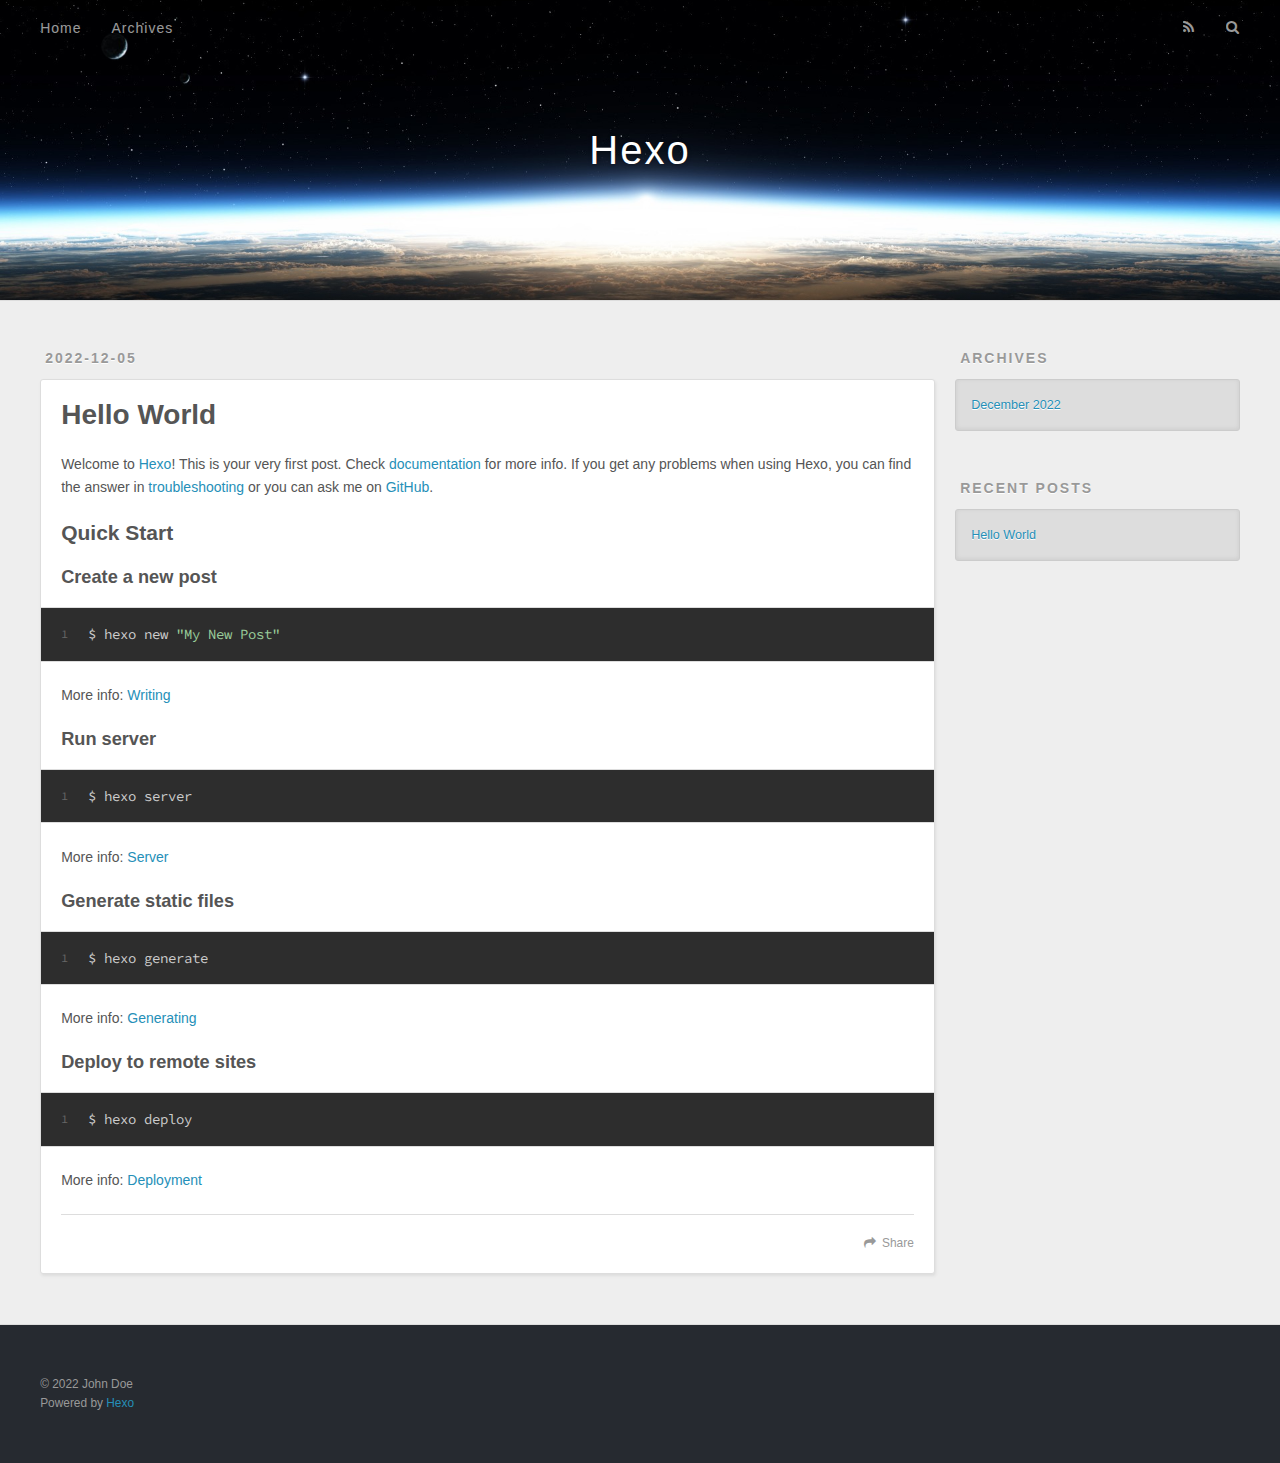
==== index.html @ 02427bb7 "Site updated: 2022-12-06 00:50:08" ====
<!DOCTYPE html>
<html>
<head>
  <meta charset="utf-8">
  

  
  <title>Hexo</title>
  <meta name="viewport" content="width=device-width, initial-scale=1, maximum-scale=1">
  <meta property="og:type" content="website">
<meta property="og:title" content="Hexo">
<meta property="og:url" content="http://example.com/index.html">
<meta property="og:site_name" content="Hexo">
<meta property="og:locale" content="en_US">
<meta property="article:author" content="John Doe">
<meta name="twitter:card" content="summary">
  
    <link rel="alternate" href="/atom.xml" title="Hexo" type="application/atom+xml">
  
  
    <link rel="icon" href="/favicon.png">
  
  
    <link href="//fonts.googleapis.com/css?family=Source+Code+Pro" rel="stylesheet" type="text/css">
  
  
<link rel="stylesheet" href="/css/style.css">

<meta name="generator" content="Hexo 5.4.2"></head>

<body>
  <div id="container">
    <div id="wrap">
      <header id="header">
  <div id="banner"></div>
  <div id="header-outer" class="outer">
    <div id="header-title" class="inner">
      <h1 id="logo-wrap">
        <a href="/" id="logo">Hexo</a>
      </h1>
      
    </div>
    <div id="header-inner" class="inner">
      <nav id="main-nav">
        <a id="main-nav-toggle" class="nav-icon"></a>
        
          <a class="main-nav-link" href="/">Home</a>
        
          <a class="main-nav-link" href="/archives">Archives</a>
        
      </nav>
      <nav id="sub-nav">
        
          <a id="nav-rss-link" class="nav-icon" href="/atom.xml" title="RSS Feed"></a>
        
        <a id="nav-search-btn" class="nav-icon" title="Search"></a>
      </nav>
      <div id="search-form-wrap">
        <form action="//google.com/search" method="get" accept-charset="UTF-8" class="search-form"><input type="search" name="q" class="search-form-input" placeholder="Search"><button type="submit" class="search-form-submit">&#xF002;</button><input type="hidden" name="sitesearch" value="http://example.com"></form>
      </div>
    </div>
  </div>
</header>
      <div class="outer">
        <section id="main">
  
    <article id="post-hello-world" class="article article-type-post" itemscope itemprop="blogPost">
  <div class="article-meta">
    <a href="/2022/12/05/hello-world/" class="article-date">
  <time datetime="2022-12-05T14:22:16.230Z" itemprop="datePublished">2022-12-05</time>
</a>
    
  </div>
  <div class="article-inner">
    
    
      <header class="article-header">
        
  
    <h1 itemprop="name">
      <a class="article-title" href="/2022/12/05/hello-world/">Hello World</a>
    </h1>
  

      </header>
    
    <div class="article-entry" itemprop="articleBody">
      
        <p>Welcome to <a target="_blank" rel="noopener" href="https://hexo.io/">Hexo</a>! This is your very first post. Check <a target="_blank" rel="noopener" href="https://hexo.io/docs/">documentation</a> for more info. If you get any problems when using Hexo, you can find the answer in <a target="_blank" rel="noopener" href="https://hexo.io/docs/troubleshooting.html">troubleshooting</a> or you can ask me on <a target="_blank" rel="noopener" href="https://github.com/hexojs/hexo/issues">GitHub</a>.</p>
<h2 id="Quick-Start"><a href="#Quick-Start" class="headerlink" title="Quick Start"></a>Quick Start</h2><h3 id="Create-a-new-post"><a href="#Create-a-new-post" class="headerlink" title="Create a new post"></a>Create a new post</h3><figure class="highlight bash"><table><tr><td class="gutter"><pre><span class="line">1</span><br></pre></td><td class="code"><pre><span class="line">$ hexo new <span class="string">&quot;My New Post&quot;</span></span><br></pre></td></tr></table></figure>

<p>More info: <a target="_blank" rel="noopener" href="https://hexo.io/docs/writing.html">Writing</a></p>
<h3 id="Run-server"><a href="#Run-server" class="headerlink" title="Run server"></a>Run server</h3><figure class="highlight bash"><table><tr><td class="gutter"><pre><span class="line">1</span><br></pre></td><td class="code"><pre><span class="line">$ hexo server</span><br></pre></td></tr></table></figure>

<p>More info: <a target="_blank" rel="noopener" href="https://hexo.io/docs/server.html">Server</a></p>
<h3 id="Generate-static-files"><a href="#Generate-static-files" class="headerlink" title="Generate static files"></a>Generate static files</h3><figure class="highlight bash"><table><tr><td class="gutter"><pre><span class="line">1</span><br></pre></td><td class="code"><pre><span class="line">$ hexo generate</span><br></pre></td></tr></table></figure>

<p>More info: <a target="_blank" rel="noopener" href="https://hexo.io/docs/generating.html">Generating</a></p>
<h3 id="Deploy-to-remote-sites"><a href="#Deploy-to-remote-sites" class="headerlink" title="Deploy to remote sites"></a>Deploy to remote sites</h3><figure class="highlight bash"><table><tr><td class="gutter"><pre><span class="line">1</span><br></pre></td><td class="code"><pre><span class="line">$ hexo deploy</span><br></pre></td></tr></table></figure>

<p>More info: <a target="_blank" rel="noopener" href="https://hexo.io/docs/one-command-deployment.html">Deployment</a></p>

      
    </div>
    <footer class="article-footer">
      <a data-url="http://example.com/2022/12/05/hello-world/" data-id="clbb134f000002cuzbvgafkpn" class="article-share-link">Share</a>
      
      
    </footer>
  </div>
  
</article>


  


</section>
        
          <aside id="sidebar">
  
    

  
    

  
    
  
    
  <div class="widget-wrap">
    <h3 class="widget-title">Archives</h3>
    <div class="widget">
      <ul class="archive-list"><li class="archive-list-item"><a class="archive-list-link" href="/archives/2022/12/">December 2022</a></li></ul>
    </div>
  </div>


  
    
  <div class="widget-wrap">
    <h3 class="widget-title">Recent Posts</h3>
    <div class="widget">
      <ul>
        
          <li>
            <a href="/2022/12/05/hello-world/">Hello World</a>
          </li>
        
      </ul>
    </div>
  </div>

  
</aside>
        
      </div>
      <footer id="footer">
  
  <div class="outer">
    <div id="footer-info" class="inner">
      &copy; 2022 John Doe<br>
      Powered by <a href="http://hexo.io/" target="_blank">Hexo</a>
    </div>
  </div>
</footer>
    </div>
    <nav id="mobile-nav">
  
    <a href="/" class="mobile-nav-link">Home</a>
  
    <a href="/archives" class="mobile-nav-link">Archives</a>
  
</nav>
    

<script src="//ajax.googleapis.com/ajax/libs/jquery/2.0.3/jquery.min.js"></script>


  
<link rel="stylesheet" href="/fancybox/jquery.fancybox.css">

  
<script src="/fancybox/jquery.fancybox.pack.js"></script>




<script src="/js/script.js"></script>




  </div>
</body>
</html>
---- css/style.css ----
body {
  width: 100%;
}
body:before,
body:after {
  content: "";
  display: table;
}
body:after {
  clear: both;
}
html,
body,
div,
span,
applet,
object,
iframe,
h1,
h2,
h3,
h4,
h5,
h6,
p,
blockquote,
pre,
a,
abbr,
acronym,
address,
big,
cite,
code,
del,
dfn,
em,
img,
ins,
kbd,
q,
s,
samp,
small,
strike,
strong,
sub,
sup,
tt,
var,
dl,
dt,
dd,
ol,
ul,
li,
fieldset,
form,
label,
legend,
table,
caption,
tbody,
tfoot,
thead,
tr,
th,
td {
  margin: 0;
  padding: 0;
  border: 0;
  outline: 0;
  font-weight: inherit;
  font-style: inherit;
  font-family: inherit;
  font-size: 100%;
  vertical-align: baseline;
}
body {
  line-height: 1;
  color: #000;
  background: #fff;
}
ol,
ul {
  list-style: none;
}
table {
  border-collapse: separate;
  border-spacing: 0;
  vertical-align: middle;
}
caption,
th,
td {
  text-align: left;
  font-weight: normal;
  vertical-align: middle;
}
a img {
  border: none;
}
input,
button {
  margin: 0;
  padding: 0;
}
input::-moz-focus-inner,
button::-moz-focus-inner {
  border: 0;
  padding: 0;
}
@font-face {
  font-family: FontAwesome;
  font-style: normal;
  font-weight: normal;
  src: url("fonts/fontawesome-webfont.eot?v=#4.0.3");
  src: url("fonts/fontawesome-webfont.eot?#iefix&v=#4.0.3") format("embedded-opentype"), url("fonts/fontawesome-webfont.woff?v=#4.0.3") format("woff"), url("fonts/fontawesome-webfont.ttf?v=#4.0.3") format("truetype"), url("fonts/fontawesome-webfont.svg#fontawesomeregular?v=#4.0.3") format("svg");
}
html,
body,
#container {
  height: 100%;
}
body {
  background: #eee;
  font: 14px -apple-system, BlinkMacSystemFont, "Segoe UI", "Roboto", "Oxygen", "Ubuntu", "Cantarell", "Fira Sans", "Droid Sans", "Helvetica Neue", sans-serif;
  -webkit-text-size-adjust: 100%;
}
.outer {
  max-width: 1220px;
  margin: 0 auto;
  padding: 0 20px;
}
.outer:before,
.outer:after {
  content: "";
  display: table;
}
.outer:after {
  clear: both;
}
.inner {
  display: inline;
  float: left;
  width: 98.33333333333333%;
  margin: 0 0.833333333333333%;
}
.left,
.alignleft {
  float: left;
}
.right,
.alignright {
  float: right;
}
.clear {
  clear: both;
}
#container {
  position: relative;
}
.mobile-nav-on {
  overflow: hidden;
}
#wrap {
  height: 100%;
  width: 100%;
  position: absolute;
  top: 0;
  left: 0;
  -webkit-transition: 0.2s ease-out;
  -moz-transition: 0.2s ease-out;
  -ms-transition: 0.2s ease-out;
  transition: 0.2s ease-out;
  z-index: 1;
  background: #eee;
}
.mobile-nav-on #wrap {
  left: 280px;
}
@media screen and (min-width: 768px) {
  #main {
    display: inline;
    float: left;
    width: 73.33333333333333%;
    margin: 0 0.833333333333333%;
  }
}
.article-date,
.article-category-link,
.archive-year,
.widget-title {
  text-decoration: none;
  text-transform: uppercase;
  letter-spacing: 2px;
  color: #999;
  margin-bottom: 1em;
  margin-left: 5px;
  line-height: 1em;
  text-shadow: 0 1px #fff;
  font-weight: bold;
}
.article-inner,
.archive-article-inner {
  background: #fff;
  -webkit-box-shadow: 1px 2px 3px #ddd;
  box-shadow: 1px 2px 3px #ddd;
  border: 1px solid #ddd;
  border-radius: 3px;
}
.article-entry h1,
.widget h1 {
  font-size: 2em;
}
.article-entry h2,
.widget h2 {
  font-size: 1.5em;
}
.article-entry h3,
.widget h3 {
  font-size: 1.3em;
}
.article-entry h4,
.widget h4 {
  font-size: 1.2em;
}
.article-entry h5,
.widget h5 {
  font-size: 1em;
}
.article-entry h6,
.widget h6 {
  font-size: 1em;
  color: #999;
}
.article-entry hr,
.widget hr {
  border: 1px dashed #ddd;
}
.article-entry strong,
.widget strong {
  font-weight: bold;
}
.article-entry em,
.widget em,
.article-entry cite,
.widget cite {
  font-style: italic;
}
.article-entry sup,
.widget sup,
.article-entry sub,
.widget sub {
  font-size: 0.75em;
  line-height: 0;
  position: relative;
  vertical-align: baseline;
}
.article-entry sup,
.widget sup {
  top: -0.5em;
}
.article-entry sub,
.widget sub {
  bottom: -0.2em;
}
.article-entry small,
.widget small {
  font-size: 0.85em;
}
.article-entry acronym,
.widget acronym,
.article-entry abbr,
.widget abbr {
  border-bottom: 1px dotted;
}
.article-entry ul,
.widget ul,
.article-entry ol,
.widget ol,
.article-entry dl,
.widget dl {
  margin: 0 20px;
  line-height: 1.6em;
}
.article-entry ul ul,
.widget ul ul,
.article-entry ol ul,
.widget ol ul,
.article-entry ul ol,
.widget ul ol,
.article-entry ol ol,
.widget ol ol {
  margin-top: 0;
  margin-bottom: 0;
}
.article-entry ul,
.widget ul {
  list-style: disc;
}
.article-entry ol,
.widget ol {
  list-style: decimal;
}
.article-entry dt,
.widget dt {
  font-weight: bold;
}
#header {
  height: 300px;
  position: relative;
  border-bottom: 1px solid #ddd;
}
#header:before,
#header:after {
  content: "";
  position: absolute;
  left: 0;
  right: 0;
  height: 40px;
}
#header:before {
  top: 0;
  background: -webkit-linear-gradient(rgba(0,0,0,0.2), transparent);
  background: -moz-linear-gradient(rgba(0,0,0,0.2), transparent);
  background: -ms-linear-gradient(rgba(0,0,0,0.2), transparent);
  background: linear-gradient(rgba(0,0,0,0.2), transparent);
}
#header:after {
  bottom: 0;
  background: -webkit-linear-gradient(transparent, rgba(0,0,0,0.2));
  background: -moz-linear-gradient(transparent, rgba(0,0,0,0.2));
  background: -ms-linear-gradient(transparent, rgba(0,0,0,0.2));
  background: linear-gradient(transparent, rgba(0,0,0,0.2));
}
#header-outer {
  height: 100%;
  position: relative;
}
#header-inner {
  position: relative;
  overflow: hidden;
}
#banner {
  position: absolute;
  top: 0;
  left: 0;
  width: 100%;
  height: 100%;
  background: url("images/banner.jpg") center #000;
  background-size: cover;
  z-index: -1;
}
#header-title {
  text-align: center;
  height: 40px;
  position: absolute;
  top: 50%;
  left: 0;
  margin-top: -20px;
}
#logo,
#subtitle {
  text-decoration: none;
  color: #fff;
  font-weight: 300;
  text-shadow: 0 1px 4px rgba(0,0,0,0.3);
}
#logo {
  font-size: 40px;
  line-height: 40px;
  letter-spacing: 2px;
}
#subtitle {
  font-size: 16px;
  line-height: 16px;
  letter-spacing: 1px;
}
#subtitle-wrap {
  margin-top: 16px;
}
#main-nav {
  float: left;
  margin-left: -15px;
}
.nav-icon,
.main-nav-link {
  float: left;
  color: #fff;
  opacity: 0.6;
  text-decoration: none;
  text-shadow: 0 1px rgba(0,0,0,0.2);
  -webkit-transition: opacity 0.2s;
  -moz-transition: opacity 0.2s;
  -ms-transition: opacity 0.2s;
  transition: opacity 0.2s;
  display: block;
  padding: 20px 15px;
}
.nav-icon:hover,
.main-nav-link:hover {
  opacity: 1;
}
.nav-icon {
  font-family: FontAwesome;
  text-align: center;
  font-size: 14px;
  width: 14px;
  height: 14px;
  padding: 20px 15px;
  position: relative;
  cursor: pointer;
}
.main-nav-link {
  font-weight: 300;
  letter-spacing: 1px;
}
@media screen and (max-width: 479px) {
  .main-nav-link {
    display: none;
  }
}
#main-nav-toggle {
  display: none;
}
#main-nav-toggle:before {
  content: "\f0c9";
}
@media screen and (max-width: 479px) {
  #main-nav-toggle {
    display: block;
  }
}
#sub-nav {
  float: right;
  margin-right: -15px;
}
#nav-rss-link:before {
  content: "\f09e";
}
#nav-search-btn:before {
  content: "\f002";
}
#search-form-wrap {
  position: absolute;
  top: 15px;
  width: 150px;
  height: 30px;
  right: -150px;
  opacity: 0;
  -webkit-transition: 0.2s ease-out;
  -moz-transition: 0.2s ease-out;
  -ms-transition: 0.2s ease-out;
  transition: 0.2s ease-out;
}
#search-form-wrap.on {
  opacity: 1;
  right: 0;
}
@media screen and (max-width: 479px) {
  #search-form-wrap {
    width: 100%;
    right: -100%;
  }
}
.search-form {
  position: absolute;
  top: 0;
  left: 0;
  right: 0;
  background: #fff;
  padding: 5px 15px;
  border-radius: 15px;
  -webkit-box-shadow: 0 0 10px rgba(0,0,0,0.3);
  box-shadow: 0 0 10px rgba(0,0,0,0.3);
}
.search-form-input {
  border: none;
  background: none;
  color: #555;
  width: 100%;
  font: 13px -apple-system, BlinkMacSystemFont, "Segoe UI", "Roboto", "Oxygen", "Ubuntu", "Cantarell", "Fira Sans", "Droid Sans", "Helvetica Neue", sans-serif;
  outline: none;
}
.search-form-input::-webkit-search-results-decoration,
.search-form-input::-webkit-search-cancel-button {
  -webkit-appearance: none;
}
.search-form-submit {
  position: absolute;
  top: 50%;
  right: 10px;
  margin-top: -7px;
  font: 13px FontAwesome;
  border: none;
  background: none;
  color: #bbb;
  cursor: pointer;
}
.search-form-submit:hover,
.search-form-submit:focus {
  color: #777;
}
.article {
  margin: 50px 0;
}
.article-inner {
  overflow: hidden;
}
.article-meta:before,
.article-meta:after {
  content: "";
  display: table;
}
.article-meta:after {
  clear: both;
}
.article-date {
  float: left;
}
.article-category {
  float: left;
  line-height: 1em;
  color: #ccc;
  text-shadow: 0 1px #fff;
  margin-left: 8px;
}
.article-category:before {
  content: "\2022";
}
.article-category-link {
  margin: 0 12px 1em;
}
.article-header {
  padding: 20px 20px 0;
}
.article-title {
  text-decoration: none;
  font-size: 2em;
  font-weight: bold;
  color: #555;
  line-height: 1.1em;
  -webkit-transition: color 0.2s;
  -moz-transition: color 0.2s;
  -ms-transition: color 0.2s;
  transition: color 0.2s;
}
a.article-title:hover {
  color: #258fb8;
}
.article-entry {
  color: #555;
  padding: 0 20px;
}
.article-entry:before,
.article-entry:after {
  content: "";
  display: table;
}
.article-entry:after {
  clear: both;
}
.article-entry p,
.article-entry table {
  line-height: 1.6em;
  margin: 1.6em 0;
}
.article-entry h1,
.article-entry h2,
.article-entry h3,
.article-entry h4,
.article-entry h5,
.article-entry h6 {
  font-weight: bold;
}
.article-entry h1,
.article-entry h2,
.article-entry h3,
.article-entry h4,
.article-entry h5,
.article-entry h6 {
  line-height: 1.1em;
  margin: 1.1em 0;
}
.article-entry a {
  color: #258fb8;
  text-decoration: none;
}
.article-entry a:hover {
  text-decoration: underline;
}
.article-entry ul,
.article-entry ol,
.article-entry dl {
  margin-top: 1.6em;
  margin-bottom: 1.6em;
}
.article-entry img,
.article-entry video {
  max-width: 100%;
  height: auto;
  display: block;
  margin: auto;
}
.article-entry iframe {
  border: none;
}
.article-entry table {
  width: 100%;
  border-collapse: collapse;
  border-spacing: 0;
}
.article-entry th {
  font-weight: bold;
  border-bottom: 3px solid #ddd;
  padding-bottom: 0.5em;
}
.article-entry td {
  border-bottom: 1px solid #ddd;
  padding: 10px 0;
}
.article-entry blockquote {
  font-family: Georgia, "Times New Roman", serif;
  font-size: 1.4em;
  margin: 1.6em 20px;
  text-align: center;
}
.article-entry blockquote footer {
  font-size: 14px;
  margin: 1.6em 0;
  font-family: -apple-system, BlinkMacSystemFont, "Segoe UI", "Roboto", "Oxygen", "Ubuntu", "Cantarell", "Fira Sans", "Droid Sans", "Helvetica Neue", sans-serif;
}
.article-entry blockquote footer cite:before {
  content: "—";
  padding: 0 0.5em;
}
.article-entry .pullquote {
  text-align: left;
  width: 45%;
  margin: 0;
}
.article-entry .pullquote.left {
  margin-left: 0.5em;
  margin-right: 1em;
}
.article-entry .pullquote.right {
  margin-right: 0.5em;
  margin-left: 1em;
}
.article-entry .caption {
  color: #999;
  display: block;
  font-size: 0.9em;
  margin-top: 0.5em;
  position: relative;
  text-align: center;
}
.article-entry .video-container {
  position: relative;
  padding-top: 56.25%;
  height: 0;
  overflow: hidden;
}
.article-entry .video-container iframe,
.article-entry .video-container object,
.article-entry .video-container embed {
  position: absolute;
  top: 0;
  left: 0;
  width: 100%;
  height: 100%;
  margin-top: 0;
}
.article-more-link a {
  display: inline-block;
  line-height: 1em;
  padding: 6px 15px;
  border-radius: 15px;
  background: #eee;
  color: #999;
  text-shadow: 0 1px #fff;
  text-decoration: none;
}
.article-more-link a:hover {
  background: #258fb8;
  color: #fff;
  text-decoration: none;
  text-shadow: 0 1px #1e7293;
}
.article-footer {
  font-size: 0.85em;
  line-height: 1.6em;
  border-top: 1px solid #ddd;
  padding-top: 1.6em;
  margin: 0 20px 20px;
}
.article-footer:before,
.article-footer:after {
  content: "";
  display: table;
}
.article-footer:after {
  clear: both;
}
.article-footer a {
  color: #999;
  text-decoration: none;
}
.article-footer a:hover {
  color: #555;
}
.article-tag-list-item {
  float: left;
  margin-right: 10px;
}
.article-tag-list-link:before {
  content: "#";
}
.article-comment-link {
  float: right;
}
.article-comment-link:before {
  content: "\f075";
  font-family: FontAwesome;
  padding-right: 8px;
}
.article-share-link {
  cursor: pointer;
  float: right;
  margin-left: 20px;
}
.article-share-link:before {
  content: "\f064";
  font-family: FontAwesome;
  padding-right: 6px;
}
#article-nav {
  position: relative;
}
#article-nav:before,
#article-nav:after {
  content: "";
  display: table;
}
#article-nav:after {
  clear: both;
}
@media screen and (min-width: 768px) {
  #article-nav {
    margin: 50px 0;
  }
  #article-nav:before {
    width: 8px;
    height: 8px;
    position: absolute;
    top: 50%;
    left: 50%;
    margin-top: -4px;
    margin-left: -4px;
    content: "";
    border-radius: 50%;
    background: #ddd;
    -webkit-box-shadow: 0 1px 2px #fff;
    box-shadow: 0 1px 2px #fff;
  }
}
.article-nav-link-wrap {
  text-decoration: none;
  text-shadow: 0 1px #fff;
  color: #999;
  -webkit-box-sizing: border-box;
  -moz-box-sizing: border-box;
  box-sizing: border-box;
  margin-top: 50px;
  text-align: center;
  display: block;
}
.article-nav-link-wrap:hover {
  color: #555;
}
@media screen and (min-width: 768px) {
  .article-nav-link-wrap {
    width: 50%;
    margin-top: 0;
  }
}
@media screen and (min-width: 768px) {
  #article-nav-newer {
    float: left;
    text-align: right;
    padding-right: 20px;
  }
}
@media screen and (min-width: 768px) {
  #article-nav-older {
    float: right;
    text-align: left;
    padding-left: 20px;
  }
}
.article-nav-caption {
  text-transform: uppercase;
  letter-spacing: 2px;
  color: #ddd;
  line-height: 1em;
  font-weight: bold;
}
#article-nav-newer .article-nav-caption {
  margin-right: -2px;
}
.article-nav-title {
  font-size: 0.85em;
  line-height: 1.6em;
  margin-top: 0.5em;
}
.article-share-box {
  position: absolute;
  display: none;
  background: #fff;
  -webkit-box-shadow: 1px 2px 10px rgba(0,0,0,0.2);
  box-shadow: 1px 2px 10px rgba(0,0,0,0.2);
  border-radius: 3px;
  margin-left: -145px;
  overflow: hidden;
  z-index: 1;
}
.article-share-box.on {
  display: block;
}
.article-share-input {
  width: 100%;
  background: none;
  -webkit-box-sizing: border-box;
  -moz-box-sizing: border-box;
  box-sizing: border-box;
  font: 14px -apple-system, BlinkMacSystemFont, "Segoe UI", "Roboto", "Oxygen", "Ubuntu", "Cantarell", "Fira Sans", "Droid Sans", "Helvetica Neue", sans-serif;
  padding: 0 15px;
  color: #555;
  outline: none;
  border: 1px solid #ddd;
  border-radius: 3px 3px 0 0;
  height: 36px;
  line-height: 36px;
}
.article-share-links {
  background: #eee;
}
.article-share-links:before,
.article-share-links:after {
  content: "";
  display: table;
}
.article-share-links:after {
  clear: both;
}
.article-share-twitter,
.article-share-facebook,
.article-share-pinterest,
.article-share-google {
  width: 50px;
  height: 36px;
  display: block;
  float: left;
  position: relative;
  color: #999;
  text-shadow: 0 1px #fff;
}
.article-share-twitter:before,
.article-share-facebook:before,
.article-share-pinterest:before,
.article-share-google:before {
  font-size: 20px;
  font-family: FontAwesome;
  width: 20px;
  height: 20px;
  position: absolute;
  top: 50%;
  left: 50%;
  margin-top: -10px;
  margin-left: -10px;
  text-align: center;
}
.article-share-twitter:hover,
.article-share-facebook:hover,
.article-share-pinterest:hover,
.article-share-google:hover {
  color: #fff;
}
.article-share-twitter:before {
  content: "\f099";
}
.article-share-twitter:hover {
  background: #00aced;
  text-shadow: 0 1px #008abe;
}
.article-share-facebook:before {
  content: "\f09a";
}
.article-share-facebook:hover {
  background: #3b5998;
  text-shadow: 0 1px #2f477a;
}
.article-share-pinterest:before {
  content: "\f0d2";
}
.article-share-pinterest:hover {
  background: #cb2027;
  text-shadow: 0 1px #a21a1f;
}
.article-share-google:before {
  content: "\f0d5";
}
.article-share-google:hover {
  background: #dd4b39;
  text-shadow: 0 1px #be3221;
}
.article-gallery {
  background: #000;
  position: relative;
}
.article-gallery-photos {
  position: relative;
  overflow: hidden;
}
.article-gallery-img {
  display: none;
  max-width: 100%;
}
.article-gallery-img:first-child {
  display: block;
}
.article-gallery-img.loaded {
  position: absolute;
  display: block;
}
.article-gallery-img img {
  display: block;
  max-width: 100%;
  margin: 0 auto;
}
#comments {
  background: #fff;
  -webkit-box-shadow: 1px 2px 3px #ddd;
  box-shadow: 1px 2px 3px #ddd;
  padding: 20px;
  border: 1px solid #ddd;
  border-radius: 3px;
  margin: 50px 0;
}
#comments a {
  color: #258fb8;
}
.archives-wrap {
  margin: 50px 0;
}
.archives:before,
.archives:after {
  content: "";
  display: table;
}
.archives:after {
  clear: both;
}
.archive-year-wrap {
  margin-bottom: 1em;
}
.archives {
  -webkit-column-gap: 10px;
  -moz-column-gap: 10px;
  column-gap: 10px;
}
@media screen and (min-width: 480px) and (max-width: 767px) {
  .archives {
    -webkit-column-count: 2;
    -moz-column-count: 2;
    column-count: 2;
  }
}
@media screen and (min-width: 768px) {
  .archives {
    -webkit-column-count: 3;
    -moz-column-count: 3;
    column-count: 3;
  }
}
.archive-article {
  -webkit-column-break-inside: avoid;
  page-break-inside: avoid;
  overflow: hidden;
  break-inside: avoid-column;
}
.archive-article-inner {
  padding: 10px;
  margin-bottom: 15px;
}
.archive-article-title {
  text-decoration: none;
  font-weight: bold;
  color: #555;
  -webkit-transition: color 0.2s;
  -moz-transition: color 0.2s;
  -ms-transition: color 0.2s;
  transition: color 0.2s;
  line-height: 1.6em;
}
.archive-article-title:hover {
  color: #258fb8;
}
.archive-article-footer {
  margin-top: 1em;
}
.archive-article-date {
  color: #999;
  text-decoration: none;
  font-size: 0.85em;
  line-height: 1em;
  margin-bottom: 0.5em;
  display: block;
}
#page-nav {
  margin: 50px auto;
  background: #fff;
  -webkit-box-shadow: 1px 2px 3px #ddd;
  box-shadow: 1px 2px 3px #ddd;
  border: 1px solid #ddd;
  border-radius: 3px;
  text-align: center;
  color: #999;
  overflow: hidden;
}
#page-nav:before,
#page-nav:after {
  content: "";
  display: table;
}
#page-nav:after {
  clear: both;
}
#page-nav a,
#page-nav span {
  padding: 10px 20px;
  line-height: 1;
  height: 2ex;
}
#page-nav a {
  color: #999;
  text-decoration: none;
}
#page-nav a:hover {
  background: #999;
  color: #fff;
}
#page-nav .prev {
  float: left;
}
#page-nav .next {
  float: right;
}
#page-nav .page-number {
  display: inline-block;
}
@media screen and (max-width: 479px) {
  #page-nav .page-number {
    display: none;
  }
}
#page-nav .current {
  color: #555;
  font-weight: bold;
}
#page-nav .space {
  color: #ddd;
}
#footer {
  background: #262a30;
  padding: 50px 0;
  border-top: 1px solid #ddd;
  color: #999;
}
#footer a {
  color: #258fb8;
  text-decoration: none;
}
#footer a:hover {
  text-decoration: underline;
}
#footer-info {
  line-height: 1.6em;
  font-size: 0.85em;
}
.article-entry pre,
.article-entry .highlight {
  background: #2d2d2d;
  margin: 0 -20px;
  padding: 15px 20px;
  border-style: solid;
  border-color: #ddd;
  border-width: 1px 0;
  overflow: auto;
  color: #ccc;
  line-height: 22.400000000000002px;
}
.article-entry .highlight .gutter pre,
.article-entry .gist .gist-file .gist-data .line-numbers {
  color: #666;
  font-size: 0.85em;
}
.article-entry pre,
.article-entry code {
  font-family: "Source Code Pro", Consolas, Monaco, Menlo, Consolas, monospace;
}
.article-entry code {
  background: #eee;
  text-shadow: 0 1px #fff;
  padding: 0 0.3em;
}
.article-entry pre code {
  background: none;
  text-shadow: none;
  padding: 0;
}
.article-entry .highlight pre {
  border: none;
  margin: 0;
  padding: 0;
}
.article-entry .highlight table {
  margin: 0;
  width: auto;
}
.article-entry .highlight td {
  border: none;
  padding: 0;
}
.article-entry .highlight figcaption {
  font-size: 0.85em;
  color: #999;
  line-height: 1em;
  margin-bottom: 1em;
}
.article-entry .highlight figcaption:before,
.article-entry .highlight figcaption:after {
  content: "";
  display: table;
}
.article-entry .highlight figcaption:after {
  clear: both;
}
.article-entry .highlight figcaption a {
  float: right;
}
.article-entry .highlight .gutter pre {
  text-align: right;
  padding-right: 20px;
}
.article-entry .highlight .line {
  height: 22.400000000000002px;
}
.article-entry .highlight .line.marked {
  background: #515151;
}
.article-entry .gist {
  margin: 0 -20px;
  border-style: solid;
  border-color: #ddd;
  border-width: 1px 0;
  background: #2d2d2d;
  padding: 15px 20px 15px 0;
}
.article-entry .gist .gist-file {
  border: none;
  font-family: "Source Code Pro", Consolas, Monaco, Menlo, Consolas, monospace;
  margin: 0;
}
.article-entry .gist .gist-file .gist-data {
  background: none;
  border: none;
}
.article-entry .gist .gist-file .gist-data .line-numbers {
  background: none;
  border: none;
  padding: 0 20px 0 0;
}
.article-entry .gist .gist-file .gist-data .line-data {
  padding: 0 !important;
}
.article-entry .gist .gist-file .highlight {
  margin: 0;
  padding: 0;
  border: none;
}
.article-entry .gist .gist-file .gist-meta {
  background: #2d2d2d;
  color: #999;
  font: 0.85em -apple-system, BlinkMacSystemFont, "Segoe UI", "Roboto", "Oxygen", "Ubuntu", "Cantarell", "Fira Sans", "Droid Sans", "Helvetica Neue", sans-serif;
  text-shadow: 0 0;
  padding: 0;
  margin-top: 1em;
  margin-left: 20px;
}
.article-entry .gist .gist-file .gist-meta a {
  color: #258fb8;
  font-weight: normal;
}
.article-entry .gist .gist-file .gist-meta a:hover {
  text-decoration: underline;
}
pre .comment,
pre .title {
  color: #999;
}
pre .variable,
pre .attribute,
pre .tag,
pre .regexp,
pre .ruby .constant,
pre .xml .tag .title,
pre .xml .pi,
pre .xml .doctype,
pre .html .doctype,
pre .css .id,
pre .css .class,
pre .css .pseudo {
  color: #f2777a;
}
pre .number,
pre .preprocessor,
pre .built_in,
pre .literal,
pre .params,
pre .constant {
  color: #f99157;
}
pre .class,
pre .ruby .class .title,
pre .css .rules .attribute {
  color: #9c9;
}
pre .string,
pre .value,
pre .inheritance,
pre .header,
pre .ruby .symbol,
pre .xml .cdata {
  color: #9c9;
}
pre .css .hexcolor {
  color: #6cc;
}
pre .function,
pre .python .decorator,
pre .python .title,
pre .ruby .function .title,
pre .ruby .title .keyword,
pre .perl .sub,
pre .javascript .title,
pre .coffeescript .title {
  color: #69c;
}
pre .keyword,
pre .javascript .function {
  color: #c9c;
}
@media screen and (max-width: 479px) {
  #mobile-nav {
    position: absolute;
    top: 0;
    left: 0;
    width: 280px;
    height: 100%;
    background: #191919;
    border-right: 1px solid #fff;
  }
}
@media screen and (max-width: 479px) {
  .mobile-nav-link {
    display: block;
    color: #999;
    text-decoration: none;
    padding: 15px 20px;
    font-weight: bold;
  }
  .mobile-nav-link:hover {
    color: #fff;
  }
}
@media screen and (min-width: 768px) {
  #sidebar {
    display: inline;
    float: left;
    width: 23.333333333333332%;
    margin: 0 0.833333333333333%;
  }
}
.widget-wrap {
  margin: 50px 0;
}
.widget {
  color: #777;
  text-shadow: 0 1px #fff;
  background: #ddd;
  -webkit-box-shadow: 0 -1px 4px #ccc inset;
  box-shadow: 0 -1px 4px #ccc inset;
  border: 1px solid #ccc;
  padding: 15px;
  border-radius: 3px;
}
.widget a {
  color: #258fb8;
  text-decoration: none;
}
.widget a:hover {
  text-decoration: underline;
}
.widget ul ul,
.widget ol ul,
.widget dl ul,
.widget ul ol,
.widget ol ol,
.widget dl ol,
.widget ul dl,
.widget ol dl,
.widget dl dl {
  margin-left: 15px;
  list-style: disc;
}
.widget {
  line-height: 1.6em;
  word-wrap: break-word;
  font-size: 0.9em;
}
.widget ul,
.widget ol {
  list-style: none;
  margin: 0;
}
.widget ul ul,
.widget ol ul,
.widget ul ol,
.widget ol ol {
  margin: 0 20px;
}
.widget ul ul,
.widget ol ul {
  list-style: disc;
}
.widget ul ol,
.widget ol ol {
  list-style: decimal;
}
.category-list-count,
.tag-list-count,
.archive-list-count {
  padding-left: 5px;
  color: #999;
  font-size: 0.85em;
}
.category-list-count:before,
.tag-list-count:before,
.archive-list-count:before {
  content: "(";
}
.category-list-count:after,
.tag-list-count:after,
.archive-list-count:after {
  content: ")";
}
.tagcloud a {
  margin-right: 5px;
  display: inline-block;
}
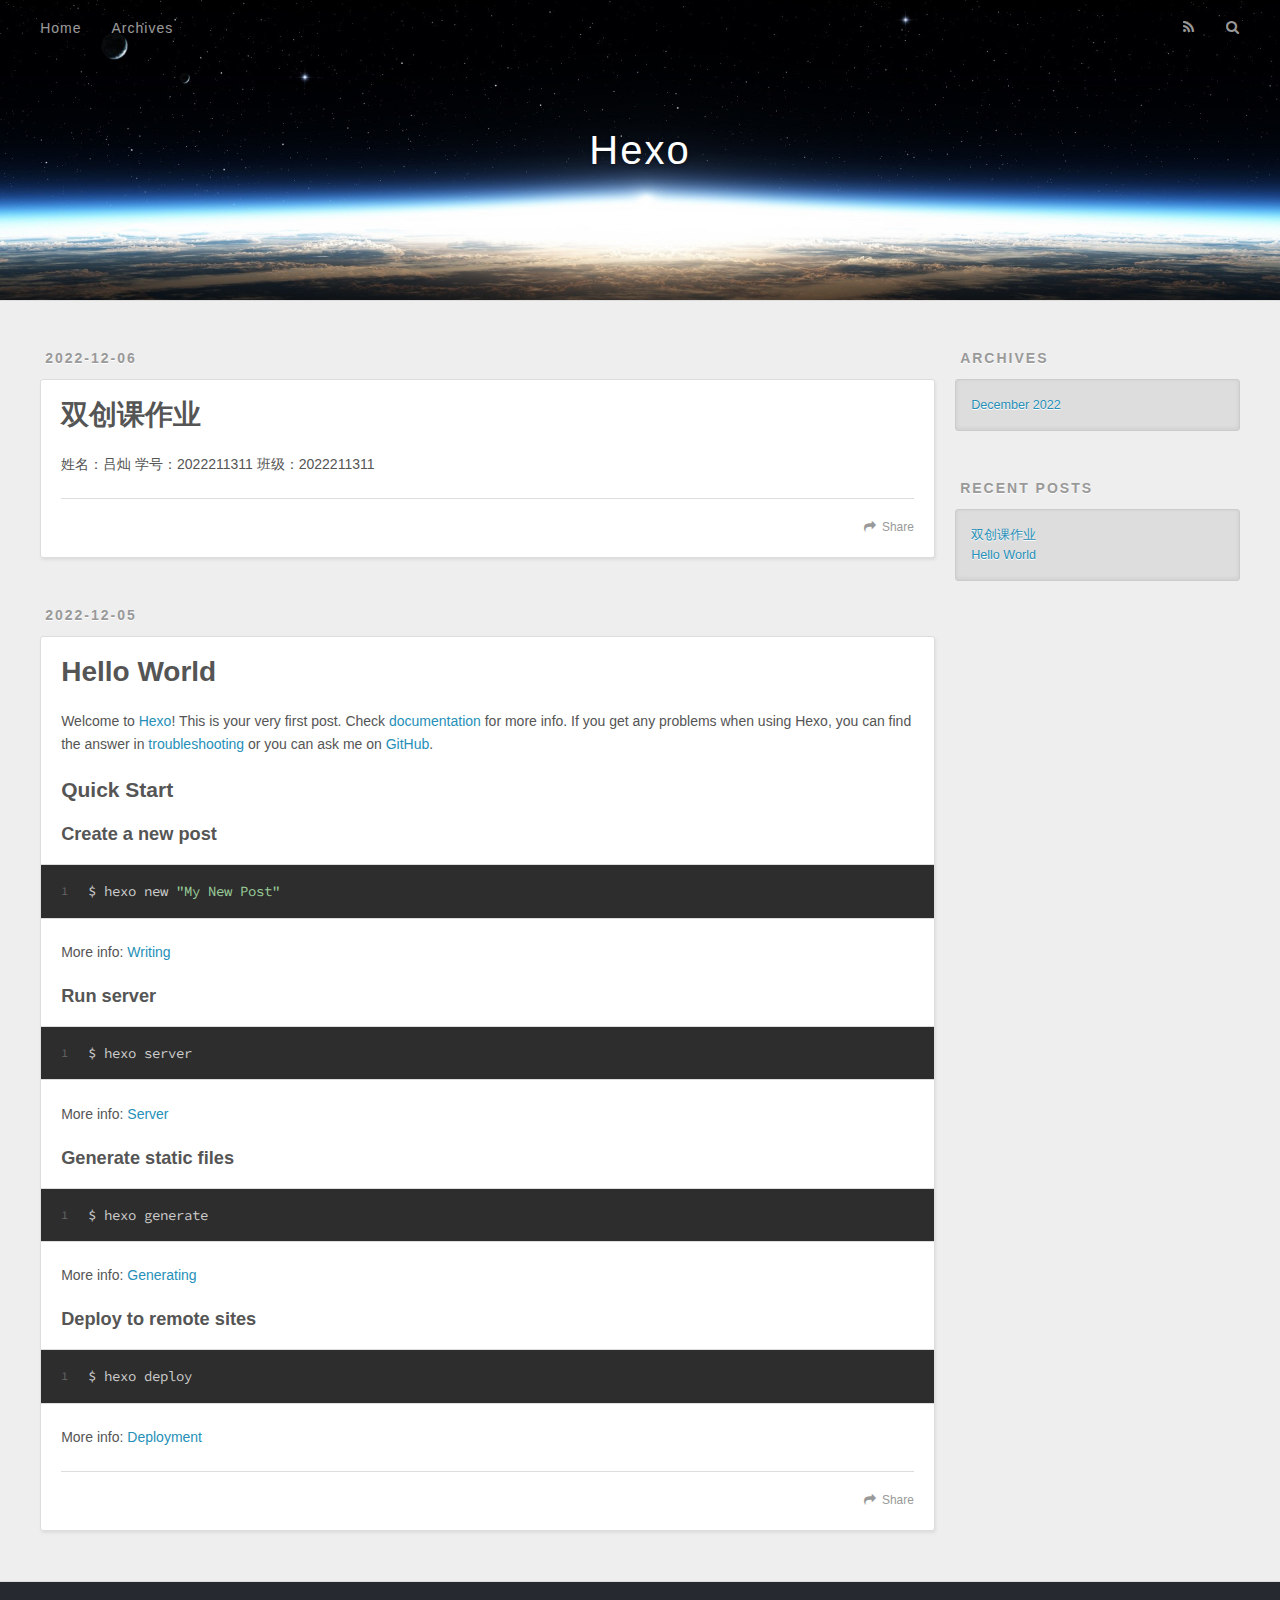
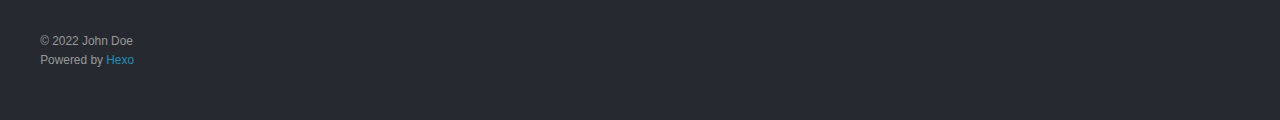
==== commit cb6faddb: "Site updated: 2022-12-06 01:18:28" ====
--- a/index.html
+++ b/index.html
@@ -64,6 +64,43 @@
       <div class="outer">
         <section id="main">
   
+    <article id="post-双创课作业" class="article article-type-post" itemscope itemprop="blogPost">
+  <div class="article-meta">
+    <a href="/2022/12/06/%E5%8F%8C%E5%88%9B%E8%AF%BE%E4%BD%9C%E4%B8%9A/" class="article-date">
+  <time datetime="2022-12-05T17:16:07.665Z" itemprop="datePublished">2022-12-06</time>
+</a>
+    
+  </div>
+  <div class="article-inner">
+    
+    
+      <header class="article-header">
+        
+  
+    <h1 itemprop="name">
+      <a class="article-title" href="/2022/12/06/%E5%8F%8C%E5%88%9B%E8%AF%BE%E4%BD%9C%E4%B8%9A/">双创课作业</a>
+    </h1>
+  
+
+      </header>
+    
+    <div class="article-entry" itemprop="articleBody">
+      
+        <p>姓名：吕灿  学号：2022211311  班级：2022211311</p>
+
+      
+    </div>
+    <footer class="article-footer">
+      <a data-url="http://example.com/2022/12/06/%E5%8F%8C%E5%88%9B%E8%AF%BE%E4%BD%9C%E4%B8%9A/" data-id="clbb22qyx0000rkuzhyjd06td" class="article-share-link">Share</a>
+      
+      
+    </footer>
+  </div>
+  
+</article>
+
+
+  
     <article id="post-hello-world" class="article article-type-post" itemscope itemprop="blogPost">
   <div class="article-meta">
     <a href="/2022/12/05/hello-world/" class="article-date">
@@ -103,7 +140,7 @@
       
     </div>
     <footer class="article-footer">
-      <a data-url="http://example.com/2022/12/05/hello-world/" data-id="clbb134f000002cuzbvgafkpn" class="article-share-link">Share</a>
+      <a data-url="http://example.com/2022/12/05/hello-world/" data-id="clbb1w45f0000ksuz9zp122tx" class="article-share-link">Share</a>
       
       
     </footer>
@@ -144,6 +181,10 @@
       <ul>
         
           <li>
+            <a href="/2022/12/06/%E5%8F%8C%E5%88%9B%E8%AF%BE%E4%BD%9C%E4%B8%9A/">双创课作业</a>
+          </li>
+        
+          <li>
             <a href="/2022/12/05/hello-world/">Hello World</a>
           </li>
         
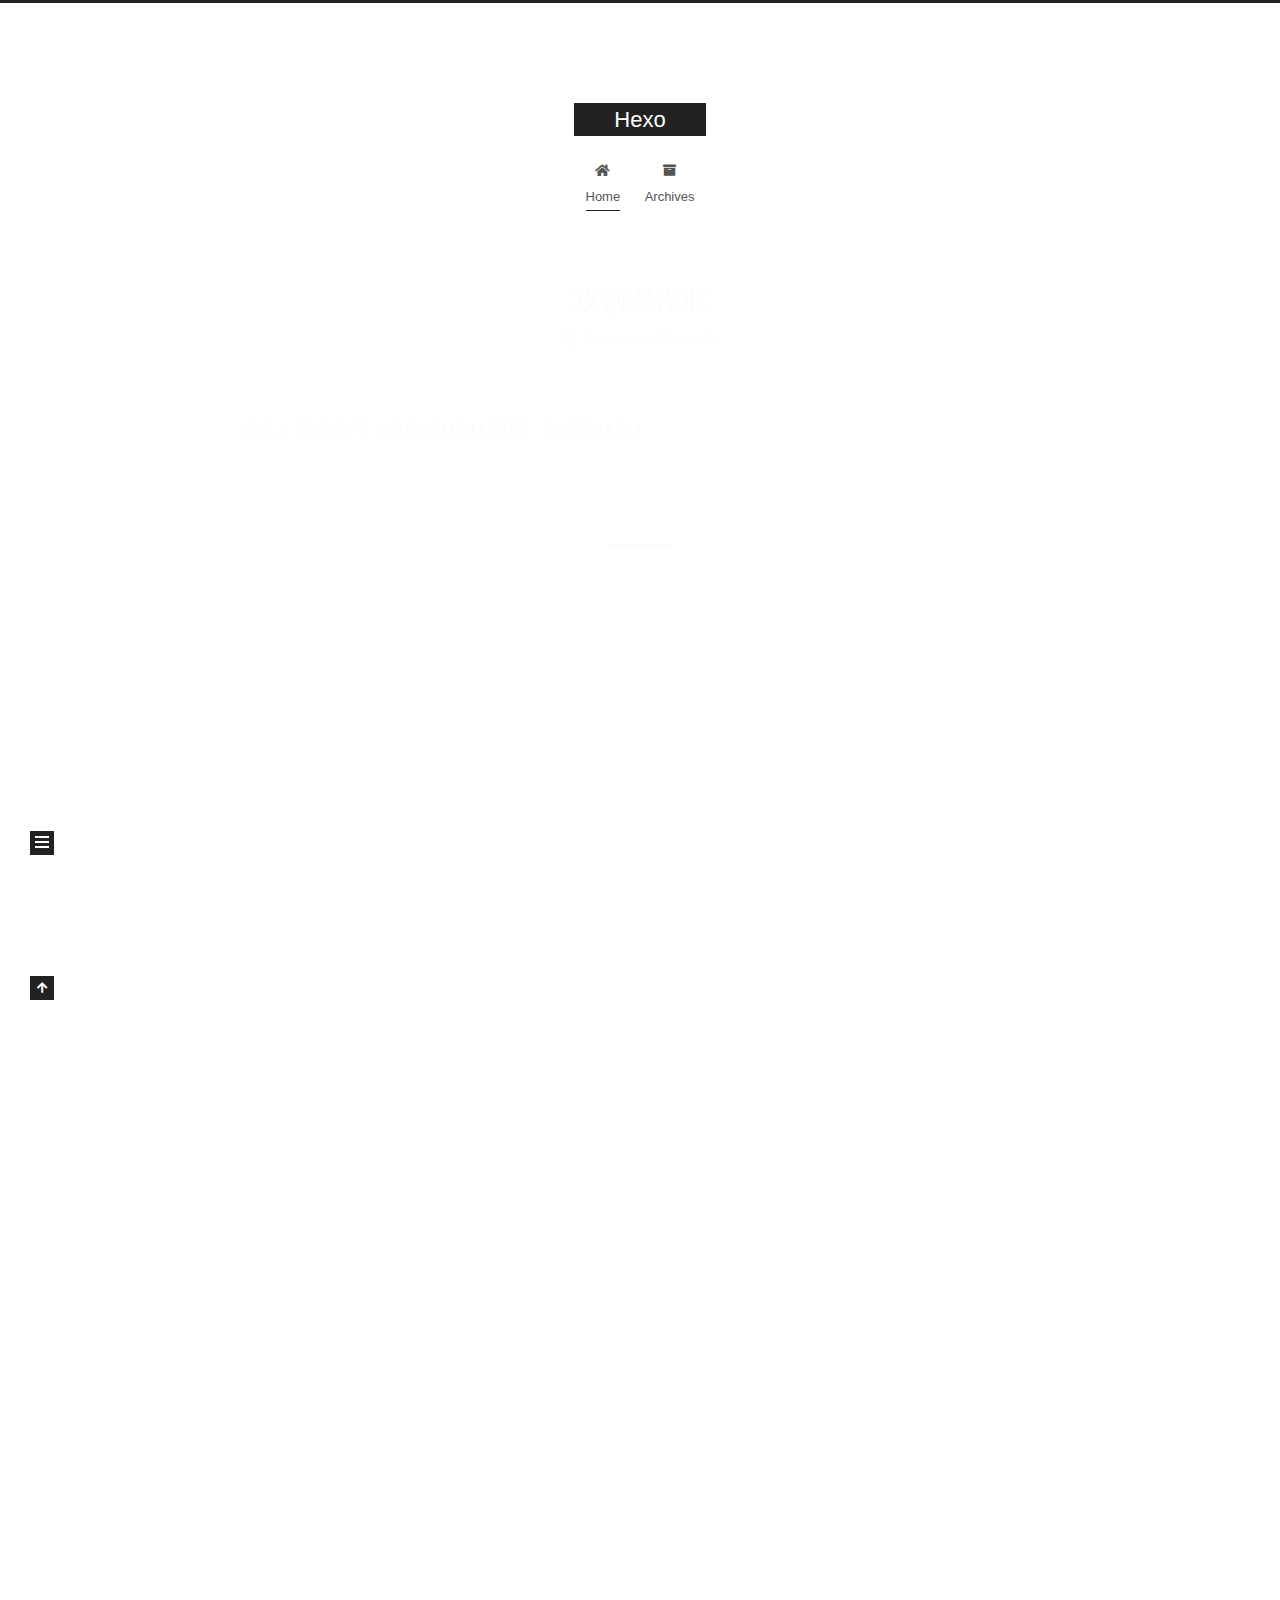
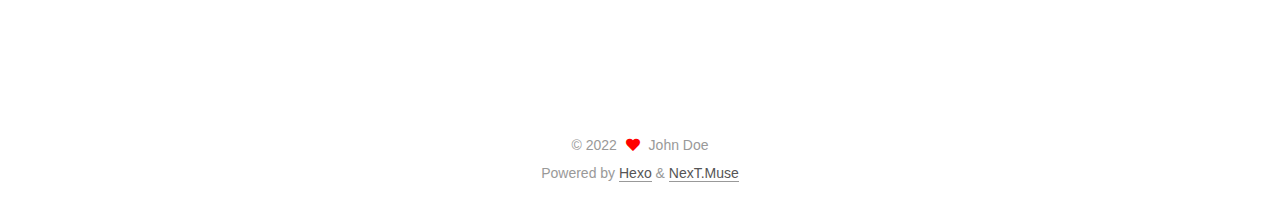
==== commit 65402122: "Site updated: 2022-12-06 09:40:14" ====
--- a/index.html
+++ b/index.html
@@ -1,12 +1,25 @@
 <!DOCTYPE html>
-<html>
+<html lang="en">
 <head>
-  <meta charset="utf-8">
-  
-
-  
-  <title>Hexo</title>
-  <meta name="viewport" content="width=device-width, initial-scale=1, maximum-scale=1">
+  <meta charset="UTF-8">
+<meta name="viewport" content="width=device-width, initial-scale=1, maximum-scale=2">
+<meta name="theme-color" content="#222">
+<meta name="generator" content="Hexo 5.4.2">
+  <link rel="apple-touch-icon" sizes="180x180" href="/images/apple-touch-icon-next.png">
+  <link rel="icon" type="image/png" sizes="32x32" href="/images/favicon-32x32-next.png">
+  <link rel="icon" type="image/png" sizes="16x16" href="/images/favicon-16x16-next.png">
+  <link rel="mask-icon" href="/images/logo.svg" color="#222">
+
+<link rel="stylesheet" href="/css/main.css">
+
+
+<link rel="stylesheet" href="/lib/font-awesome/css/all.min.css">
+
+<script id="hexo-configurations">
+    var NexT = window.NexT || {};
+    var CONFIG = {"hostname":"example.com","root":"/","scheme":"Muse","version":"7.8.0","exturl":false,"sidebar":{"position":"left","display":"post","padding":18,"offset":12,"onmobile":false},"copycode":{"enable":false,"show_result":false,"style":null},"back2top":{"enable":true,"sidebar":false,"scrollpercent":false},"bookmark":{"enable":false,"color":"#222","save":"auto"},"fancybox":false,"mediumzoom":false,"lazyload":false,"pangu":false,"comments":{"style":"tabs","active":null,"storage":true,"lazyload":false,"nav":null},"algolia":{"hits":{"per_page":10},"labels":{"input_placeholder":"Search for Posts","hits_empty":"We didn't find any results for the search: ${query}","hits_stats":"${hits} results found in ${time} ms"}},"localsearch":{"enable":false,"trigger":"auto","top_n_per_article":1,"unescape":false,"preload":false},"motion":{"enable":true,"async":false,"transition":{"post_block":"fadeIn","post_header":"slideDownIn","post_body":"slideDownIn","coll_header":"slideLeftIn","sidebar":"slideUpIn"}}};
+  </script>
+
   <meta property="og:type" content="website">
 <meta property="og:title" content="Hexo">
 <meta property="og:url" content="http://example.com/index.html">
@@ -14,116 +27,229 @@
 <meta property="og:locale" content="en_US">
 <meta property="article:author" content="John Doe">
 <meta name="twitter:card" content="summary">
-  
-    <link rel="alternate" href="/atom.xml" title="Hexo" type="application/atom+xml">
-  
-  
-    <link rel="icon" href="/favicon.png">
-  
-  
-    <link href="//fonts.googleapis.com/css?family=Source+Code+Pro" rel="stylesheet" type="text/css">
-  
-  
-<link rel="stylesheet" href="/css/style.css">
-
-<meta name="generator" content="Hexo 5.4.2"></head>
-
-<body>
-  <div id="container">
-    <div id="wrap">
-      <header id="header">
-  <div id="banner"></div>
-  <div id="header-outer" class="outer">
-    <div id="header-title" class="inner">
-      <h1 id="logo-wrap">
-        <a href="/" id="logo">Hexo</a>
-      </h1>
-      
+
+<link rel="canonical" href="http://example.com/">
+
+
+<script id="page-configurations">
+  // https://hexo.io/docs/variables.html
+  CONFIG.page = {
+    sidebar: "",
+    isHome : true,
+    isPost : false,
+    lang   : 'en'
+  };
+</script>
+
+  <title>Hexo</title>
+  
+
+
+
+
+
+
+  <noscript>
+  <style>
+  .use-motion .brand,
+  .use-motion .menu-item,
+  .sidebar-inner,
+  .use-motion .post-block,
+  .use-motion .pagination,
+  .use-motion .comments,
+  .use-motion .post-header,
+  .use-motion .post-body,
+  .use-motion .collection-header { opacity: initial; }
+
+  .use-motion .site-title,
+  .use-motion .site-subtitle {
+    opacity: initial;
+    top: initial;
+  }
+
+  .use-motion .logo-line-before i { left: initial; }
+  .use-motion .logo-line-after i { right: initial; }
+  </style>
+</noscript>
+
+</head>
+
+<body itemscope itemtype="http://schema.org/WebPage">
+  <div class="container use-motion">
+    <div class="headband"></div>
+
+    <header class="header" itemscope itemtype="http://schema.org/WPHeader">
+      <div class="header-inner"><div class="site-brand-container">
+  <div class="site-nav-toggle">
+    <div class="toggle" aria-label="Toggle navigation bar">
+      <span class="toggle-line toggle-line-first"></span>
+      <span class="toggle-line toggle-line-middle"></span>
+      <span class="toggle-line toggle-line-last"></span>
     </div>
-    <div id="header-inner" class="inner">
-      <nav id="main-nav">
-        <a id="main-nav-toggle" class="nav-icon"></a>
-        
-          <a class="main-nav-link" href="/">Home</a>
-        
-          <a class="main-nav-link" href="/archives">Archives</a>
-        
-      </nav>
-      <nav id="sub-nav">
-        
-          <a id="nav-rss-link" class="nav-icon" href="/atom.xml" title="RSS Feed"></a>
-        
-        <a id="nav-search-btn" class="nav-icon" title="Search"></a>
-      </nav>
-      <div id="search-form-wrap">
-        <form action="//google.com/search" method="get" accept-charset="UTF-8" class="search-form"><input type="search" name="q" class="search-form-input" placeholder="Search"><button type="submit" class="search-form-submit">&#xF002;</button><input type="hidden" name="sitesearch" value="http://example.com"></form>
-      </div>
+  </div>
+
+  <div class="site-meta">
+
+    <a href="/" class="brand" rel="start">
+      <span class="logo-line-before"><i></i></span>
+      <h1 class="site-title">Hexo</h1>
+      <span class="logo-line-after"><i></i></span>
+    </a>
+  </div>
+
+  <div class="site-nav-right">
+    <div class="toggle popup-trigger">
     </div>
   </div>
-</header>
-      <div class="outer">
-        <section id="main">
-  
-    <article id="post-双创课作业" class="article article-type-post" itemscope itemprop="blogPost">
-  <div class="article-meta">
-    <a href="/2022/12/06/%E5%8F%8C%E5%88%9B%E8%AF%BE%E4%BD%9C%E4%B8%9A/" class="article-date">
-  <time datetime="2022-12-05T17:16:07.665Z" itemprop="datePublished">2022-12-06</time>
-</a>
-    
-  </div>
-  <div class="article-inner">
-    
-    
-      <header class="article-header">
-        
-  
-    <h1 itemprop="name">
-      <a class="article-title" href="/2022/12/06/%E5%8F%8C%E5%88%9B%E8%AF%BE%E4%BD%9C%E4%B8%9A/">双创课作业</a>
-    </h1>
-  
-
+</div>
+
+
+
+
+<nav class="site-nav">
+  <ul id="menu" class="main-menu menu">
+        <li class="menu-item menu-item-home">
+
+    <a href="/" rel="section"><i class="fa fa-home fa-fw"></i>Home</a>
+
+  </li>
+        <li class="menu-item menu-item-archives">
+
+    <a href="/archives/" rel="section"><i class="fa fa-archive fa-fw"></i>Archives</a>
+
+  </li>
+  </ul>
+</nav>
+
+
+
+
+</div>
+    </header>
+
+    
+  <div class="back-to-top">
+    <i class="fa fa-arrow-up"></i>
+    <span>0%</span>
+  </div>
+
+
+    <main class="main">
+      <div class="main-inner">
+        <div class="content-wrap">
+          
+
+          <div class="content index posts-expand">
+            
+      
+  
+  
+  <article itemscope itemtype="http://schema.org/Article" class="post-block" lang="en">
+    <link itemprop="mainEntityOfPage" href="http://example.com/2022/12/06/%E5%8F%8C%E5%88%9B%E8%AF%BE%E4%BD%9C%E4%B8%9A/">
+
+    <span hidden itemprop="author" itemscope itemtype="http://schema.org/Person">
+      <meta itemprop="image" content="/images/avatar.gif">
+      <meta itemprop="name" content="John Doe">
+      <meta itemprop="description" content="">
+    </span>
+
+    <span hidden itemprop="publisher" itemscope itemtype="http://schema.org/Organization">
+      <meta itemprop="name" content="Hexo">
+    </span>
+      <header class="post-header">
+        <h2 class="post-title" itemprop="name headline">
+          
+            <a href="/2022/12/06/%E5%8F%8C%E5%88%9B%E8%AF%BE%E4%BD%9C%E4%B8%9A/" class="post-title-link" itemprop="url">双创课作业</a>
+        </h2>
+
+        <div class="post-meta">
+            <span class="post-meta-item">
+              <span class="post-meta-item-icon">
+                <i class="far fa-calendar"></i>
+              </span>
+              <span class="post-meta-item-text">Posted on</span>
+              
+
+              <time title="Created: 2022-12-06 01:16:07 / Modified: 01:35:43" itemprop="dateCreated datePublished" datetime="2022-12-06T01:16:07+08:00">2022-12-06</time>
+            </span>
+
+          
+
+        </div>
       </header>
-    
-    <div class="article-entry" itemprop="articleBody">
-      
-        <p>姓名：吕灿  学号：2022211311  班级：2022211311</p>
+
+    
+    
+    
+    <div class="post-body" itemprop="articleBody">
+
+      
+          <p>姓名：吕灿  学号：2022211311  班级：2022211311</p>
 
       
     </div>
-    <footer class="article-footer">
-      <a data-url="http://example.com/2022/12/06/%E5%8F%8C%E5%88%9B%E8%AF%BE%E4%BD%9C%E4%B8%9A/" data-id="clbb22qyx0000rkuzhyjd06td" class="article-share-link">Share</a>
-      
-      
-    </footer>
-  </div>
-  
-</article>
-
-
-  
-    <article id="post-hello-world" class="article article-type-post" itemscope itemprop="blogPost">
-  <div class="article-meta">
-    <a href="/2022/12/05/hello-world/" class="article-date">
-  <time datetime="2022-12-05T14:22:16.230Z" itemprop="datePublished">2022-12-05</time>
-</a>
-    
-  </div>
-  <div class="article-inner">
-    
-    
-      <header class="article-header">
-        
-  
-    <h1 itemprop="name">
-      <a class="article-title" href="/2022/12/05/hello-world/">Hello World</a>
-    </h1>
-  
-
+
+    
+    
+    
+      <footer class="post-footer">
+        <div class="post-eof"></div>
+      </footer>
+  </article>
+  
+  
+  
+
+      
+  
+  
+  <article itemscope itemtype="http://schema.org/Article" class="post-block" lang="en">
+    <link itemprop="mainEntityOfPage" href="http://example.com/2022/12/05/hello-world/">
+
+    <span hidden itemprop="author" itemscope itemtype="http://schema.org/Person">
+      <meta itemprop="image" content="/images/avatar.gif">
+      <meta itemprop="name" content="John Doe">
+      <meta itemprop="description" content="">
+    </span>
+
+    <span hidden itemprop="publisher" itemscope itemtype="http://schema.org/Organization">
+      <meta itemprop="name" content="Hexo">
+    </span>
+      <header class="post-header">
+        <h2 class="post-title" itemprop="name headline">
+          
+            <a href="/2022/12/05/hello-world/" class="post-title-link" itemprop="url">Hello World</a>
+        </h2>
+
+        <div class="post-meta">
+            <span class="post-meta-item">
+              <span class="post-meta-item-icon">
+                <i class="far fa-calendar"></i>
+              </span>
+              <span class="post-meta-item-text">Posted on</span>
+
+              <time title="Created: 2022-12-05 22:22:16" itemprop="dateCreated datePublished" datetime="2022-12-05T22:22:16+08:00">2022-12-05</time>
+            </span>
+              <span class="post-meta-item">
+                <span class="post-meta-item-icon">
+                  <i class="far fa-calendar-check"></i>
+                </span>
+                <span class="post-meta-item-text">Edited on</span>
+                <time title="Modified: 2022-12-06 01:35:43" itemprop="dateModified" datetime="2022-12-06T01:35:43+08:00">2022-12-06</time>
+              </span>
+
+          
+
+        </div>
       </header>
-    
-    <div class="article-entry" itemprop="articleBody">
-      
-        <p>Welcome to <a target="_blank" rel="noopener" href="https://hexo.io/">Hexo</a>! This is your very first post. Check <a target="_blank" rel="noopener" href="https://hexo.io/docs/">documentation</a> for more info. If you get any problems when using Hexo, you can find the answer in <a target="_blank" rel="noopener" href="https://hexo.io/docs/troubleshooting.html">troubleshooting</a> or you can ask me on <a target="_blank" rel="noopener" href="https://github.com/hexojs/hexo/issues">GitHub</a>.</p>
+
+    
+    
+    
+    <div class="post-body" itemprop="articleBody">
+
+      
+          <p>Welcome to <a target="_blank" rel="noopener" href="https://hexo.io/">Hexo</a>! This is your very first post. Check <a target="_blank" rel="noopener" href="https://hexo.io/docs/">documentation</a> for more info. If you get any problems when using Hexo, you can find the answer in <a target="_blank" rel="noopener" href="https://hexo.io/docs/troubleshooting.html">troubleshooting</a> or you can ask me on <a target="_blank" rel="noopener" href="https://github.com/hexojs/hexo/issues">GitHub</a>.</p>
 <h2 id="Quick-Start"><a href="#Quick-Start" class="headerlink" title="Quick Start"></a>Quick Start</h2><h3 id="Create-a-new-post"><a href="#Create-a-new-post" class="headerlink" title="Create a new post"></a>Create a new post</h3><figure class="highlight bash"><table><tr><td class="gutter"><pre><span class="line">1</span><br></pre></td><td class="code"><pre><span class="line">$ hexo new <span class="string">&quot;My New Post&quot;</span></span><br></pre></td></tr></table></figure>
 
 <p>More info: <a target="_blank" rel="noopener" href="https://hexo.io/docs/writing.html">Writing</a></p>
@@ -139,99 +265,171 @@
 
       
     </div>
-    <footer class="article-footer">
-      <a data-url="http://example.com/2022/12/05/hello-world/" data-id="clbb1w45f0000ksuz9zp122tx" class="article-share-link">Share</a>
-      
-      
+
+    
+    
+    
+      <footer class="post-footer">
+        <div class="post-eof"></div>
+      </footer>
+  </article>
+  
+  
+  
+
+
+  
+
+
+
+          </div>
+          
+
+<script>
+  window.addEventListener('tabs:register', () => {
+    let { activeClass } = CONFIG.comments;
+    if (CONFIG.comments.storage) {
+      activeClass = localStorage.getItem('comments_active') || activeClass;
+    }
+    if (activeClass) {
+      let activeTab = document.querySelector(`a[href="#comment-${activeClass}"]`);
+      if (activeTab) {
+        activeTab.click();
+      }
+    }
+  });
+  if (CONFIG.comments.storage) {
+    window.addEventListener('tabs:click', event => {
+      if (!event.target.matches('.tabs-comment .tab-content .tab-pane')) return;
+      let commentClass = event.target.classList[1];
+      localStorage.setItem('comments_active', commentClass);
+    });
+  }
+</script>
+
+        </div>
+          
+  
+  <div class="toggle sidebar-toggle">
+    <span class="toggle-line toggle-line-first"></span>
+    <span class="toggle-line toggle-line-middle"></span>
+    <span class="toggle-line toggle-line-last"></span>
+  </div>
+
+  <aside class="sidebar">
+    <div class="sidebar-inner">
+
+      <ul class="sidebar-nav motion-element">
+        <li class="sidebar-nav-toc">
+          Table of Contents
+        </li>
+        <li class="sidebar-nav-overview">
+          Overview
+        </li>
+      </ul>
+
+      <!--noindex-->
+      <div class="post-toc-wrap sidebar-panel">
+      </div>
+      <!--/noindex-->
+
+      <div class="site-overview-wrap sidebar-panel">
+        <div class="site-author motion-element" itemprop="author" itemscope itemtype="http://schema.org/Person">
+  <p class="site-author-name" itemprop="name">John Doe</p>
+  <div class="site-description" itemprop="description"></div>
+</div>
+<div class="site-state-wrap motion-element">
+  <nav class="site-state">
+      <div class="site-state-item site-state-posts">
+          <a href="/archives/">
+        
+          <span class="site-state-item-count">2</span>
+          <span class="site-state-item-name">posts</span>
+        </a>
+      </div>
+  </nav>
+</div>
+
+
+
+      </div>
+
+    </div>
+  </aside>
+  <div id="sidebar-dimmer"></div>
+
+
+      </div>
+    </main>
+
+    <footer class="footer">
+      <div class="footer-inner">
+        
+
+        
+
+<div class="copyright">
+  
+  &copy; 
+  <span itemprop="copyrightYear">2022</span>
+  <span class="with-love">
+    <i class="fa fa-heart"></i>
+  </span>
+  <span class="author" itemprop="copyrightHolder">John Doe</span>
+</div>
+  <div class="powered-by">Powered by <a href="https://hexo.io/" class="theme-link" rel="noopener" target="_blank">Hexo</a> & <a href="https://muse.theme-next.org/" class="theme-link" rel="noopener" target="_blank">NexT.Muse</a>
+  </div>
+
+        
+
+
+
+
+
+
+
+
+      </div>
     </footer>
   </div>
-  
-</article>
-
-
-  
-
-
-</section>
-        
-          <aside id="sidebar">
-  
-    
-
-  
-    
-
-  
-    
-  
-    
-  <div class="widget-wrap">
-    <h3 class="widget-title">Archives</h3>
-    <div class="widget">
-      <ul class="archive-list"><li class="archive-list-item"><a class="archive-list-link" href="/archives/2022/12/">December 2022</a></li></ul>
-    </div>
-  </div>
-
-
-  
-    
-  <div class="widget-wrap">
-    <h3 class="widget-title">Recent Posts</h3>
-    <div class="widget">
-      <ul>
-        
-          <li>
-            <a href="/2022/12/06/%E5%8F%8C%E5%88%9B%E8%AF%BE%E4%BD%9C%E4%B8%9A/">双创课作业</a>
-          </li>
-        
-          <li>
-            <a href="/2022/12/05/hello-world/">Hello World</a>
-          </li>
-        
-      </ul>
-    </div>
-  </div>
-
-  
-</aside>
-        
-      </div>
-      <footer id="footer">
-  
-  <div class="outer">
-    <div id="footer-info" class="inner">
-      &copy; 2022 John Doe<br>
-      Powered by <a href="http://hexo.io/" target="_blank">Hexo</a>
-    </div>
-  </div>
-</footer>
-    </div>
-    <nav id="mobile-nav">
-  
-    <a href="/" class="mobile-nav-link">Home</a>
-  
-    <a href="/archives" class="mobile-nav-link">Archives</a>
-  
-</nav>
-    
-
-<script src="//ajax.googleapis.com/ajax/libs/jquery/2.0.3/jquery.min.js"></script>
-
-
-  
-<link rel="stylesheet" href="/fancybox/jquery.fancybox.css">
-
-  
-<script src="/fancybox/jquery.fancybox.pack.js"></script>
-
-
-
-
-<script src="/js/script.js"></script>
-
-
-
-
-  </div>
+
+  
+  <script src="/lib/anime.min.js"></script>
+  <script src="/lib/velocity/velocity.min.js"></script>
+  <script src="/lib/velocity/velocity.ui.min.js"></script>
+
+<script src="/js/utils.js"></script>
+
+<script src="/js/motion.js"></script>
+
+
+<script src="/js/schemes/muse.js"></script>
+
+
+<script src="/js/next-boot.js"></script>
+
+
+
+
+  
+
+
+
+
+
+
+
+
+
+
+
+
+
+
+
+  
+
+  
+
 </body>
-</html>+</html>
--- a/css/main.css
+++ b/css/main.css
@@ -0,0 +1,2291 @@
+:root {
+  --body-bg-color: #fff;
+  --content-bg-color: #fff;
+  --card-bg-color: #f5f5f5;
+  --text-color: #555;
+  --blockquote-color: #666;
+  --link-color: #555;
+  --link-hover-color: #222;
+  --brand-color: #fff;
+  --brand-hover-color: #fff;
+  --table-row-odd-bg-color: #f9f9f9;
+  --table-row-hover-bg-color: #f5f5f5;
+  --menu-item-bg-color: #f5f5f5;
+  --btn-default-bg: #222;
+  --btn-default-color: #fff;
+  --btn-default-border-color: #222;
+  --btn-default-hover-bg: #fff;
+  --btn-default-hover-color: #222;
+  --btn-default-hover-border-color: #222;
+}
+html {
+  line-height: 1.15; /* 1 */
+  -webkit-text-size-adjust: 100%; /* 2 */
+}
+body {
+  margin: 0;
+}
+main {
+  display: block;
+}
+h1 {
+  font-size: 2em;
+  margin: 0.67em 0;
+}
+hr {
+  box-sizing: content-box; /* 1 */
+  height: 0; /* 1 */
+  overflow: visible; /* 2 */
+}
+pre {
+  font-family: monospace, monospace; /* 1 */
+  font-size: 1em; /* 2 */
+}
+a {
+  background: transparent;
+}
+abbr[title] {
+  border-bottom: none; /* 1 */
+  text-decoration: underline; /* 2 */
+  text-decoration: underline dotted; /* 2 */
+}
+b,
+strong {
+  font-weight: bolder;
+}
+code,
+kbd,
+samp {
+  font-family: monospace, monospace; /* 1 */
+  font-size: 1em; /* 2 */
+}
+small {
+  font-size: 80%;
+}
+sub,
+sup {
+  font-size: 75%;
+  line-height: 0;
+  position: relative;
+  vertical-align: baseline;
+}
+sub {
+  bottom: -0.25em;
+}
+sup {
+  top: -0.5em;
+}
+img {
+  border-style: none;
+}
+button,
+input,
+optgroup,
+select,
+textarea {
+  font-family: inherit; /* 1 */
+  font-size: 100%; /* 1 */
+  line-height: 1.15; /* 1 */
+  margin: 0; /* 2 */
+}
+button,
+input {
+/* 1 */
+  overflow: visible;
+}
+button,
+select {
+/* 1 */
+  text-transform: none;
+}
+button,
+[type='button'],
+[type='reset'],
+[type='submit'] {
+  -webkit-appearance: button;
+}
+button::-moz-focus-inner,
+[type='button']::-moz-focus-inner,
+[type='reset']::-moz-focus-inner,
+[type='submit']::-moz-focus-inner {
+  border-style: none;
+  padding: 0;
+}
+button:-moz-focusring,
+[type='button']:-moz-focusring,
+[type='reset']:-moz-focusring,
+[type='submit']:-moz-focusring {
+  outline: 1px dotted ButtonText;
+}
+fieldset {
+  padding: 0.35em 0.75em 0.625em;
+}
+legend {
+  box-sizing: border-box; /* 1 */
+  color: inherit; /* 2 */
+  display: table; /* 1 */
+  max-width: 100%; /* 1 */
+  padding: 0; /* 3 */
+  white-space: normal; /* 1 */
+}
+progress {
+  vertical-align: baseline;
+}
+textarea {
+  overflow: auto;
+}
+[type='checkbox'],
+[type='radio'] {
+  box-sizing: border-box; /* 1 */
+  padding: 0; /* 2 */
+}
+[type='number']::-webkit-inner-spin-button,
+[type='number']::-webkit-outer-spin-button {
+  height: auto;
+}
+[type='search'] {
+  outline-offset: -2px; /* 2 */
+  -webkit-appearance: textfield; /* 1 */
+}
+[type='search']::-webkit-search-decoration {
+  -webkit-appearance: none;
+}
+::-webkit-file-upload-button {
+  font: inherit; /* 2 */
+  -webkit-appearance: button; /* 1 */
+}
+details {
+  display: block;
+}
+summary {
+  display: list-item;
+}
+template {
+  display: none;
+}
+[hidden] {
+  display: none;
+}
+::selection {
+  background: #262a30;
+  color: #eee;
+}
+html,
+body {
+  height: 100%;
+}
+body {
+  background: var(--body-bg-color);
+  color: var(--text-color);
+  font-family: 'Lato', "PingFang SC", "Microsoft YaHei", sans-serif;
+  font-size: 1em;
+  line-height: 2;
+}
+@media (max-width: 991px) {
+  body {
+    padding-left: 0 !important;
+    padding-right: 0 !important;
+  }
+}
+h1,
+h2,
+h3,
+h4,
+h5,
+h6 {
+  font-family: 'Lato', "PingFang SC", "Microsoft YaHei", sans-serif;
+  font-weight: bold;
+  line-height: 1.5;
+  margin: 20px 0 15px;
+}
+h1 {
+  font-size: 1.5em;
+}
+h2 {
+  font-size: 1.375em;
+}
+h3 {
+  font-size: 1.25em;
+}
+h4 {
+  font-size: 1.125em;
+}
+h5 {
+  font-size: 1em;
+}
+h6 {
+  font-size: 0.875em;
+}
+p {
+  margin: 0 0 20px 0;
+}
+a,
+span.exturl {
+  border-bottom: 1px solid #999;
+  color: var(--link-color);
+  outline: 0;
+  text-decoration: none;
+  overflow-wrap: break-word;
+  word-wrap: break-word;
+  cursor: pointer;
+}
+a:hover,
+span.exturl:hover {
+  border-bottom-color: var(--link-hover-color);
+  color: var(--link-hover-color);
+}
+iframe,
+img,
+video {
+  display: block;
+  margin-left: auto;
+  margin-right: auto;
+  max-width: 100%;
+}
+hr {
+  background-image: repeating-linear-gradient(-45deg, #ddd, #ddd 4px, transparent 4px, transparent 8px);
+  border: 0;
+  height: 3px;
+  margin: 40px 0;
+}
+blockquote {
+  border-left: 4px solid #ddd;
+  color: var(--blockquote-color);
+  margin: 0;
+  padding: 0 15px;
+}
+blockquote cite::before {
+  content: '-';
+  padding: 0 5px;
+}
+dt {
+  font-weight: bold;
+}
+dd {
+  margin: 0;
+  padding: 0;
+}
+kbd {
+  background-color: #f5f5f5;
+  background-image: linear-gradient(#eee, #fff, #eee);
+  border: 1px solid #ccc;
+  border-radius: 0.2em;
+  box-shadow: 0.1em 0.1em 0.2em rgba(0,0,0,0.1);
+  color: #555;
+  font-family: inherit;
+  padding: 0.1em 0.3em;
+  white-space: nowrap;
+}
+.table-container {
+  overflow: auto;
+}
+table {
+  border-collapse: collapse;
+  border-spacing: 0;
+  font-size: 0.875em;
+  margin: 0 0 20px 0;
+  width: 100%;
+}
+tbody tr:nth-of-type(odd) {
+  background: var(--table-row-odd-bg-color);
+}
+tbody tr:hover {
+  background: var(--table-row-hover-bg-color);
+}
+caption,
+th,
+td {
+  font-weight: normal;
+  padding: 8px;
+  vertical-align: middle;
+}
+th,
+td {
+  border: 1px solid #ddd;
+  border-bottom: 3px solid #ddd;
+}
+th {
+  font-weight: 700;
+  padding-bottom: 10px;
+}
+td {
+  border-bottom-width: 1px;
+}
+.btn {
+  background: var(--btn-default-bg);
+  border: 2px solid var(--btn-default-border-color);
+  border-radius: 0;
+  color: var(--btn-default-color);
+  display: inline-block;
+  font-size: 0.875em;
+  line-height: 2;
+  padding: 0 20px;
+  text-decoration: none;
+  transition-property: background-color;
+  transition-delay: 0s;
+  transition-duration: 0.2s;
+  transition-timing-function: ease-in-out;
+}
+.btn:hover {
+  background: var(--btn-default-hover-bg);
+  border-color: var(--btn-default-hover-border-color);
+  color: var(--btn-default-hover-color);
+}
+.btn + .btn {
+  margin: 0 0 8px 8px;
+}
+.btn .fa-fw {
+  text-align: left;
+  width: 1.285714285714286em;
+}
+.toggle {
+  line-height: 0;
+}
+.toggle .toggle-line {
+  background: #fff;
+  display: inline-block;
+  height: 2px;
+  left: 0;
+  position: relative;
+  top: 0;
+  transition: all 0.4s;
+  vertical-align: top;
+  width: 100%;
+}
+.toggle .toggle-line:not(:first-child) {
+  margin-top: 3px;
+}
+.toggle.toggle-arrow .toggle-line-first {
+  left: 50%;
+  top: 2px;
+  transform: rotate(45deg);
+  width: 50%;
+}
+.toggle.toggle-arrow .toggle-line-middle {
+  left: 2px;
+  width: 90%;
+}
+.toggle.toggle-arrow .toggle-line-last {
+  left: 50%;
+  top: -2px;
+  transform: rotate(-45deg);
+  width: 50%;
+}
+.toggle.toggle-close .toggle-line-first {
+  transform: rotate(-45deg);
+  top: 5px;
+}
+.toggle.toggle-close .toggle-line-middle {
+  opacity: 0;
+}
+.toggle.toggle-close .toggle-line-last {
+  transform: rotate(45deg);
+  top: -5px;
+}
+.highlight,
+pre {
+  background: #f7f7f7;
+  color: #4d4d4c;
+  line-height: 1.6;
+  margin: 0 auto 20px;
+}
+pre,
+code {
+  font-family: consolas, Menlo, monospace, "PingFang SC", "Microsoft YaHei";
+}
+code {
+  background: #eee;
+  border-radius: 3px;
+  color: #555;
+  padding: 2px 4px;
+  overflow-wrap: break-word;
+  word-wrap: break-word;
+}
+.highlight *::selection {
+  background: #d6d6d6;
+}
+.highlight pre {
+  border: 0;
+  margin: 0;
+  padding: 10px 0;
+}
+.highlight table {
+  border: 0;
+  margin: 0;
+  width: auto;
+}
+.highlight td {
+  border: 0;
+  padding: 0;
+}
+.highlight figcaption {
+  background: #eff2f3;
+  color: #4d4d4c;
+  display: flex;
+  font-size: 0.875em;
+  justify-content: space-between;
+  line-height: 1.2;
+  padding: 0.5em;
+}
+.highlight figcaption a {
+  color: #4d4d4c;
+}
+.highlight figcaption a:hover {
+  border-bottom-color: #4d4d4c;
+}
+.highlight .gutter {
+  -moz-user-select: none;
+  -ms-user-select: none;
+  -webkit-user-select: none;
+  user-select: none;
+}
+.highlight .gutter pre {
+  background: #eff2f3;
+  color: #869194;
+  padding-left: 10px;
+  padding-right: 10px;
+  text-align: right;
+}
+.highlight .code pre {
+  background: #f7f7f7;
+  padding-left: 10px;
+  width: 100%;
+}
+.gist table {
+  width: auto;
+}
+.gist table td {
+  border: 0;
+}
+pre {
+  overflow: auto;
+  padding: 10px;
+}
+pre code {
+  background: none;
+  color: #4d4d4c;
+  font-size: 0.875em;
+  padding: 0;
+  text-shadow: none;
+}
+pre .deletion {
+  background: #fdd;
+}
+pre .addition {
+  background: #dfd;
+}
+pre .meta {
+  color: #eab700;
+  -moz-user-select: none;
+  -ms-user-select: none;
+  -webkit-user-select: none;
+  user-select: none;
+}
+pre .comment {
+  color: #8e908c;
+}
+pre .variable,
+pre .attribute,
+pre .tag,
+pre .name,
+pre .regexp,
+pre .ruby .constant,
+pre .xml .tag .title,
+pre .xml .pi,
+pre .xml .doctype,
+pre .html .doctype,
+pre .css .id,
+pre .css .class,
+pre .css .pseudo {
+  color: #c82829;
+}
+pre .number,
+pre .preprocessor,
+pre .built_in,
+pre .builtin-name,
+pre .literal,
+pre .params,
+pre .constant,
+pre .command {
+  color: #f5871f;
+}
+pre .ruby .class .title,
+pre .css .rules .attribute,
+pre .string,
+pre .symbol,
+pre .value,
+pre .inheritance,
+pre .header,
+pre .ruby .symbol,
+pre .xml .cdata,
+pre .special,
+pre .formula {
+  color: #718c00;
+}
+pre .title,
+pre .css .hexcolor {
+  color: #3e999f;
+}
+pre .function,
+pre .python .decorator,
+pre .python .title,
+pre .ruby .function .title,
+pre .ruby .title .keyword,
+pre .perl .sub,
+pre .javascript .title,
+pre .coffeescript .title {
+  color: #4271ae;
+}
+pre .keyword,
+pre .javascript .function {
+  color: #8959a8;
+}
+.blockquote-center {
+  border-left: none;
+  margin: 40px 0;
+  padding: 0;
+  position: relative;
+  text-align: center;
+}
+.blockquote-center .fa {
+  display: block;
+  opacity: 0.6;
+  position: absolute;
+  width: 100%;
+}
+.blockquote-center .fa-quote-left {
+  border-top: 1px solid #ccc;
+  text-align: left;
+  top: -20px;
+}
+.blockquote-center .fa-quote-right {
+  border-bottom: 1px solid #ccc;
+  text-align: right;
+  bottom: -20px;
+}
+.blockquote-center p,
+.blockquote-center div {
+  text-align: center;
+}
+.post-body .group-picture img {
+  margin: 0 auto;
+  padding: 0 3px;
+}
+.group-picture-row {
+  margin-bottom: 6px;
+  overflow: hidden;
+}
+.group-picture-column {
+  float: left;
+  margin-bottom: 10px;
+}
+.post-body .label {
+  color: #555;
+  display: inline;
+  padding: 0 2px;
+}
+.post-body .label.default {
+  background: #f0f0f0;
+}
+.post-body .label.primary {
+  background: #efe6f7;
+}
+.post-body .label.info {
+  background: #e5f2f8;
+}
+.post-body .label.success {
+  background: #e7f4e9;
+}
+.post-body .label.warning {
+  background: #fcf6e1;
+}
+.post-body .label.danger {
+  background: #fae8eb;
+}
+.post-body .tabs {
+  margin-bottom: 20px;
+}
+.post-body .tabs,
+.tabs-comment {
+  display: block;
+  padding-top: 10px;
+  position: relative;
+}
+.post-body .tabs ul.nav-tabs,
+.tabs-comment ul.nav-tabs {
+  display: flex;
+  flex-wrap: wrap;
+  margin: 0;
+  margin-bottom: -1px;
+  padding: 0;
+}
+@media (max-width: 413px) {
+  .post-body .tabs ul.nav-tabs,
+  .tabs-comment ul.nav-tabs {
+    display: block;
+    margin-bottom: 5px;
+  }
+}
+.post-body .tabs ul.nav-tabs li.tab,
+.tabs-comment ul.nav-tabs li.tab {
+  border-bottom: 1px solid #ddd;
+  border-left: 1px solid transparent;
+  border-right: 1px solid transparent;
+  border-top: 3px solid transparent;
+  flex-grow: 1;
+  list-style-type: none;
+  border-radius: 0 0 0 0;
+}
+@media (max-width: 413px) {
+  .post-body .tabs ul.nav-tabs li.tab,
+  .tabs-comment ul.nav-tabs li.tab {
+    border-bottom: 1px solid transparent;
+    border-left: 3px solid transparent;
+    border-right: 1px solid transparent;
+    border-top: 1px solid transparent;
+  }
+}
+@media (max-width: 413px) {
+  .post-body .tabs ul.nav-tabs li.tab,
+  .tabs-comment ul.nav-tabs li.tab {
+    border-radius: 0;
+  }
+}
+.post-body .tabs ul.nav-tabs li.tab a,
+.tabs-comment ul.nav-tabs li.tab a {
+  border-bottom: initial;
+  display: block;
+  line-height: 1.8;
+  outline: 0;
+  padding: 0.25em 0.75em;
+  text-align: center;
+  transition-delay: 0s;
+  transition-duration: 0.2s;
+  transition-timing-function: ease-out;
+}
+.post-body .tabs ul.nav-tabs li.tab a i,
+.tabs-comment ul.nav-tabs li.tab a i {
+  width: 1.285714285714286em;
+}
+.post-body .tabs ul.nav-tabs li.tab.active,
+.tabs-comment ul.nav-tabs li.tab.active {
+  border-bottom: 1px solid transparent;
+  border-left: 1px solid #ddd;
+  border-right: 1px solid #ddd;
+  border-top: 3px solid #fc6423;
+}
+@media (max-width: 413px) {
+  .post-body .tabs ul.nav-tabs li.tab.active,
+  .tabs-comment ul.nav-tabs li.tab.active {
+    border-bottom: 1px solid #ddd;
+    border-left: 3px solid #fc6423;
+    border-right: 1px solid #ddd;
+    border-top: 1px solid #ddd;
+  }
+}
+.post-body .tabs ul.nav-tabs li.tab.active a,
+.tabs-comment ul.nav-tabs li.tab.active a {
+  color: var(--link-color);
+  cursor: default;
+}
+.post-body .tabs .tab-content .tab-pane,
+.tabs-comment .tab-content .tab-pane {
+  border: 1px solid #ddd;
+  border-top: 0;
+  padding: 20px 20px 0 20px;
+  border-radius: 0;
+}
+.post-body .tabs .tab-content .tab-pane:not(.active),
+.tabs-comment .tab-content .tab-pane:not(.active) {
+  display: none;
+}
+.post-body .tabs .tab-content .tab-pane.active,
+.tabs-comment .tab-content .tab-pane.active {
+  display: block;
+}
+.post-body .tabs .tab-content .tab-pane.active:nth-of-type(1),
+.tabs-comment .tab-content .tab-pane.active:nth-of-type(1) {
+  border-radius: 0 0 0 0;
+}
+@media (max-width: 413px) {
+  .post-body .tabs .tab-content .tab-pane.active:nth-of-type(1),
+  .tabs-comment .tab-content .tab-pane.active:nth-of-type(1) {
+    border-radius: 0;
+  }
+}
+.post-body .note {
+  border-radius: 3px;
+  margin-bottom: 20px;
+  padding: 1em;
+  position: relative;
+  border: 1px solid #eee;
+  border-left-width: 5px;
+}
+.post-body .note h2,
+.post-body .note h3,
+.post-body .note h4,
+.post-body .note h5,
+.post-body .note h6 {
+  margin-top: 0;
+  border-bottom: initial;
+  margin-bottom: 0;
+  padding-top: 0;
+}
+.post-body .note p:first-child,
+.post-body .note ul:first-child,
+.post-body .note ol:first-child,
+.post-body .note table:first-child,
+.post-body .note pre:first-child,
+.post-body .note blockquote:first-child,
+.post-body .note img:first-child {
+  margin-top: 0;
+}
+.post-body .note p:last-child,
+.post-body .note ul:last-child,
+.post-body .note ol:last-child,
+.post-body .note table:last-child,
+.post-body .note pre:last-child,
+.post-body .note blockquote:last-child,
+.post-body .note img:last-child {
+  margin-bottom: 0;
+}
+.post-body .note.default {
+  border-left-color: #777;
+}
+.post-body .note.default h2,
+.post-body .note.default h3,
+.post-body .note.default h4,
+.post-body .note.default h5,
+.post-body .note.default h6 {
+  color: #777;
+}
+.post-body .note.primary {
+  border-left-color: #6f42c1;
+}
+.post-body .note.primary h2,
+.post-body .note.primary h3,
+.post-body .note.primary h4,
+.post-body .note.primary h5,
+.post-body .note.primary h6 {
+  color: #6f42c1;
+}
+.post-body .note.info {
+  border-left-color: #428bca;
+}
+.post-body .note.info h2,
+.post-body .note.info h3,
+.post-body .note.info h4,
+.post-body .note.info h5,
+.post-body .note.info h6 {
+  color: #428bca;
+}
+.post-body .note.success {
+  border-left-color: #5cb85c;
+}
+.post-body .note.success h2,
+.post-body .note.success h3,
+.post-body .note.success h4,
+.post-body .note.success h5,
+.post-body .note.success h6 {
+  color: #5cb85c;
+}
+.post-body .note.warning {
+  border-left-color: #f0ad4e;
+}
+.post-body .note.warning h2,
+.post-body .note.warning h3,
+.post-body .note.warning h4,
+.post-body .note.warning h5,
+.post-body .note.warning h6 {
+  color: #f0ad4e;
+}
+.post-body .note.danger {
+  border-left-color: #d9534f;
+}
+.post-body .note.danger h2,
+.post-body .note.danger h3,
+.post-body .note.danger h4,
+.post-body .note.danger h5,
+.post-body .note.danger h6 {
+  color: #d9534f;
+}
+.pagination .prev,
+.pagination .next,
+.pagination .page-number,
+.pagination .space {
+  display: inline-block;
+  margin: 0 10px;
+  padding: 0 11px;
+  position: relative;
+  top: -1px;
+}
+@media (max-width: 767px) {
+  .pagination .prev,
+  .pagination .next,
+  .pagination .page-number,
+  .pagination .space {
+    margin: 0 5px;
+  }
+}
+.pagination {
+  border-top: 1px solid #eee;
+  margin: 120px 0 0;
+  text-align: center;
+}
+.pagination .prev,
+.pagination .next,
+.pagination .page-number {
+  border-bottom: 0;
+  border-top: 1px solid #eee;
+  transition-property: border-color;
+  transition-delay: 0s;
+  transition-duration: 0.2s;
+  transition-timing-function: ease-in-out;
+}
+.pagination .prev:hover,
+.pagination .next:hover,
+.pagination .page-number:hover {
+  border-top-color: #222;
+}
+.pagination .space {
+  margin: 0;
+  padding: 0;
+}
+.pagination .prev {
+  margin-left: 0;
+}
+.pagination .next {
+  margin-right: 0;
+}
+.pagination .page-number.current {
+  background: #ccc;
+  border-top-color: #ccc;
+  color: #fff;
+}
+@media (max-width: 767px) {
+  .pagination {
+    border-top: none;
+  }
+  .pagination .prev,
+  .pagination .next,
+  .pagination .page-number {
+    border-bottom: 1px solid #eee;
+    border-top: 0;
+    margin-bottom: 10px;
+    padding: 0 10px;
+  }
+  .pagination .prev:hover,
+  .pagination .next:hover,
+  .pagination .page-number:hover {
+    border-bottom-color: #222;
+  }
+}
+.comments {
+  margin-top: 60px;
+  overflow: hidden;
+}
+.comment-button-group {
+  display: flex;
+  flex-wrap: wrap-reverse;
+  justify-content: center;
+  margin: 1em 0;
+}
+.comment-button-group .comment-button {
+  margin: 0.1em 0.2em;
+}
+.comment-button-group .comment-button.active {
+  background: var(--btn-default-hover-bg);
+  border-color: var(--btn-default-hover-border-color);
+  color: var(--btn-default-hover-color);
+}
+.comment-position {
+  display: none;
+}
+.comment-position.active {
+  display: block;
+}
+.tabs-comment {
+  background: var(--content-bg-color);
+  margin-top: 4em;
+  padding-top: 0;
+}
+.tabs-comment .comments {
+  border: 0;
+  box-shadow: none;
+  margin-top: 0;
+  padding-top: 0;
+}
+.container {
+  min-height: 100%;
+  position: relative;
+}
+.main-inner {
+  margin: 0 auto;
+  width: 700px;
+}
+@media (min-width: 1200px) {
+  .main-inner {
+    width: 800px;
+  }
+}
+@media (min-width: 1600px) {
+  .main-inner {
+    width: 900px;
+  }
+}
+@media (max-width: 767px) {
+  .content-wrap {
+    padding: 0 20px;
+  }
+}
+.header {
+  background: transparent;
+}
+.header-inner {
+  margin: 0 auto;
+  width: 700px;
+}
+@media (min-width: 1200px) {
+  .header-inner {
+    width: 800px;
+  }
+}
+@media (min-width: 1600px) {
+  .header-inner {
+    width: 900px;
+  }
+}
+.site-brand-container {
+  display: flex;
+  flex-shrink: 0;
+  padding: 0 10px;
+}
+.headband {
+  background: #222;
+  height: 3px;
+}
+.site-meta {
+  flex-grow: 1;
+  text-align: center;
+}
+@media (max-width: 767px) {
+  .site-meta {
+    text-align: center;
+  }
+}
+.brand {
+  border-bottom: none;
+  color: var(--brand-color);
+  display: inline-block;
+  line-height: 1.375em;
+  padding: 0 40px;
+  position: relative;
+}
+.brand:hover {
+  color: var(--brand-hover-color);
+}
+.site-title {
+  font-family: 'Lato', "PingFang SC", "Microsoft YaHei", sans-serif;
+  font-size: 1.375em;
+  font-weight: normal;
+  margin: 0;
+}
+.site-subtitle {
+  color: #999;
+  font-size: 0.8125em;
+  margin: 10px 0;
+}
+.use-motion .brand {
+  opacity: 0;
+}
+.use-motion .site-title,
+.use-motion .site-subtitle,
+.use-motion .custom-logo-image {
+  opacity: 0;
+  position: relative;
+  top: -10px;
+}
+.site-nav-toggle,
+.site-nav-right {
+  display: none;
+}
+@media (max-width: 767px) {
+  .site-nav-toggle,
+  .site-nav-right {
+    display: flex;
+    flex-direction: column;
+    justify-content: center;
+  }
+}
+.site-nav-toggle .toggle,
+.site-nav-right .toggle {
+  color: var(--text-color);
+  padding: 10px;
+  width: 22px;
+}
+.site-nav-toggle .toggle .toggle-line,
+.site-nav-right .toggle .toggle-line {
+  background: var(--text-color);
+  border-radius: 1px;
+}
+.site-nav {
+  display: block;
+}
+@media (max-width: 767px) {
+  .site-nav {
+    clear: both;
+    display: none;
+  }
+}
+.site-nav.site-nav-on {
+  display: block;
+}
+.menu {
+  margin-top: 20px;
+  padding-left: 0;
+  text-align: center;
+}
+.menu-item {
+  display: inline-block;
+  list-style: none;
+  margin: 0 10px;
+}
+@media (max-width: 767px) {
+  .menu-item {
+    display: block;
+    margin-top: 10px;
+  }
+  .menu-item.menu-item-search {
+    display: none;
+  }
+}
+.menu-item a,
+.menu-item span.exturl {
+  border-bottom: 0;
+  display: block;
+  font-size: 0.8125em;
+  transition-property: border-color;
+  transition-delay: 0s;
+  transition-duration: 0.2s;
+  transition-timing-function: ease-in-out;
+}
+@media (hover: none) {
+  .menu-item a:hover,
+  .menu-item span.exturl:hover {
+    border-bottom-color: transparent !important;
+  }
+}
+.menu-item .fa,
+.menu-item .fab,
+.menu-item .far,
+.menu-item .fas {
+  margin-right: 8px;
+}
+.menu-item .badge {
+  display: inline-block;
+  font-weight: bold;
+  line-height: 1;
+  margin-left: 0.35em;
+  margin-top: 0.35em;
+  text-align: center;
+  white-space: nowrap;
+}
+@media (max-width: 767px) {
+  .menu-item .badge {
+    float: right;
+    margin-left: 0;
+  }
+}
+.menu-item-active a,
+.menu .menu-item a:hover,
+.menu .menu-item span.exturl:hover {
+  background: var(--menu-item-bg-color);
+}
+.use-motion .menu-item {
+  opacity: 0;
+}
+.sidebar {
+  background: #222;
+  bottom: 0;
+  box-shadow: inset 0 2px 6px #000;
+  position: fixed;
+  top: 0;
+}
+@media (max-width: 991px) {
+  .sidebar {
+    display: none;
+  }
+}
+.sidebar-inner {
+  color: #999;
+  padding: 18px 10px;
+  text-align: center;
+}
+.cc-license {
+  margin-top: 10px;
+  text-align: center;
+}
+.cc-license .cc-opacity {
+  border-bottom: none;
+  opacity: 0.7;
+}
+.cc-license .cc-opacity:hover {
+  opacity: 0.9;
+}
+.cc-license img {
+  display: inline-block;
+}
+.site-author-image {
+  border: 2px solid #333;
+  display: block;
+  margin: 0 auto;
+  max-width: 96px;
+  padding: 2px;
+}
+.site-author-name {
+  color: #f5f5f5;
+  font-weight: normal;
+  margin: 5px 0 0;
+  text-align: center;
+}
+.site-description {
+  color: #999;
+  font-size: 1em;
+  margin-top: 5px;
+  text-align: center;
+}
+.links-of-author {
+  margin-top: 15px;
+}
+.links-of-author a,
+.links-of-author span.exturl {
+  border-bottom-color: #555;
+  display: inline-block;
+  font-size: 0.8125em;
+  margin-bottom: 10px;
+  margin-right: 10px;
+  vertical-align: middle;
+}
+.links-of-author a::before,
+.links-of-author span.exturl::before {
+  background: #fffaf5;
+  border-radius: 50%;
+  content: ' ';
+  display: inline-block;
+  height: 4px;
+  margin-right: 3px;
+  vertical-align: middle;
+  width: 4px;
+}
+.sidebar-button {
+  margin-top: 15px;
+}
+.sidebar-button a {
+  border: 1px solid #fc6423;
+  border-radius: 4px;
+  color: #fc6423;
+  display: inline-block;
+  padding: 0 15px;
+}
+.sidebar-button a .fa,
+.sidebar-button a .fab,
+.sidebar-button a .far,
+.sidebar-button a .fas {
+  margin-right: 5px;
+}
+.sidebar-button a:hover {
+  background: #fc6423;
+  border: 1px solid #fc6423;
+  color: #fff;
+}
+.sidebar-button a:hover .fa,
+.sidebar-button a:hover .fab,
+.sidebar-button a:hover .far,
+.sidebar-button a:hover .fas {
+  color: #fff;
+}
+.links-of-blogroll {
+  font-size: 0.8125em;
+  margin-top: 10px;
+}
+.links-of-blogroll-title {
+  font-size: 0.875em;
+  font-weight: 600;
+  margin-top: 0;
+}
+.links-of-blogroll-list {
+  list-style: none;
+  margin: 0;
+  padding: 0;
+}
+#sidebar-dimmer {
+  display: none;
+}
+@media (max-width: 767px) {
+  #sidebar-dimmer {
+    background: #000;
+    display: block;
+    height: 100%;
+    left: 100%;
+    opacity: 0;
+    position: fixed;
+    top: 0;
+    width: 100%;
+    z-index: 1100;
+  }
+  .sidebar-active + #sidebar-dimmer {
+    opacity: 0.7;
+    transform: translateX(-100%);
+    transition: opacity 0.5s;
+  }
+}
+.sidebar-nav {
+  margin: 0;
+  padding-bottom: 20px;
+  padding-left: 0;
+}
+.sidebar-nav li {
+  border-bottom: 1px solid transparent;
+  color: #666;
+  cursor: pointer;
+  display: inline-block;
+  font-size: 0.875em;
+}
+.sidebar-nav li.sidebar-nav-overview {
+  margin-left: 10px;
+}
+.sidebar-nav li:hover {
+  color: #f5f5f5;
+}
+.sidebar-nav .sidebar-nav-active {
+  border-bottom-color: #87daff;
+  color: #87daff;
+}
+.sidebar-nav .sidebar-nav-active:hover {
+  color: #87daff;
+}
+.sidebar-panel {
+  display: none;
+  overflow-x: hidden;
+  overflow-y: auto;
+}
+.sidebar-panel-active {
+  display: block;
+}
+.sidebar-toggle {
+  background: #222;
+  bottom: 45px;
+  cursor: pointer;
+  height: 14px;
+  left: 30px;
+  padding: 5px;
+  position: fixed;
+  width: 14px;
+  z-index: 1300;
+}
+@media (max-width: 991px) {
+  .sidebar-toggle {
+    left: 20px;
+    opacity: 0.8;
+    display: none;
+  }
+}
+.sidebar-toggle:hover .toggle-line {
+  background: #87daff;
+}
+.post-toc {
+  font-size: 0.875em;
+}
+.post-toc ol {
+  list-style: none;
+  margin: 0;
+  padding: 0 2px 5px 10px;
+  text-align: left;
+}
+.post-toc ol > ol {
+  padding-left: 0;
+}
+.post-toc ol a {
+  transition-property: all;
+  transition-delay: 0s;
+  transition-duration: 0.2s;
+  transition-timing-function: ease-in-out;
+}
+.post-toc .nav-item {
+  line-height: 1.8;
+  overflow: hidden;
+  text-overflow: ellipsis;
+  white-space: nowrap;
+}
+.post-toc .nav .nav-child {
+  display: none;
+}
+.post-toc .nav .active > .nav-child {
+  display: block;
+}
+.post-toc .nav .active-current > .nav-child {
+  display: block;
+}
+.post-toc .nav .active-current > .nav-child > .nav-item {
+  display: block;
+}
+.post-toc .nav .active > a {
+  border-bottom-color: #87daff;
+  color: #87daff;
+}
+.post-toc .nav .active-current > a {
+  color: #87daff;
+}
+.post-toc .nav .active-current > a:hover {
+  color: #87daff;
+}
+.site-state {
+  display: flex;
+  justify-content: center;
+  line-height: 1.4;
+  margin-top: 10px;
+  overflow: hidden;
+  text-align: center;
+  white-space: nowrap;
+}
+.site-state-item {
+  padding: 0 15px;
+}
+.site-state-item:not(:first-child) {
+  border-left: 1px solid #333;
+}
+.site-state-item a {
+  border-bottom: none;
+}
+.site-state-item-count {
+  display: block;
+  font-size: 1.25em;
+  font-weight: 600;
+  text-align: center;
+}
+.site-state-item-name {
+  color: inherit;
+  font-size: 0.875em;
+}
+.footer {
+  color: #999;
+  font-size: 0.875em;
+  padding: 20px 0;
+}
+.footer.footer-fixed {
+  bottom: 0;
+  left: 0;
+  position: absolute;
+  right: 0;
+}
+.footer-inner {
+  box-sizing: border-box;
+  margin: 0 auto;
+  text-align: center;
+  width: 700px;
+}
+@media (min-width: 1200px) {
+  .footer-inner {
+    width: 800px;
+  }
+}
+@media (min-width: 1600px) {
+  .footer-inner {
+    width: 900px;
+  }
+}
+.languages {
+  display: inline-block;
+  font-size: 1.125em;
+  position: relative;
+}
+.languages .lang-select-label span {
+  margin: 0 0.5em;
+}
+.languages .lang-select {
+  height: 100%;
+  left: 0;
+  opacity: 0;
+  position: absolute;
+  top: 0;
+  width: 100%;
+}
+.with-love {
+  color: #ff0000;
+  display: inline-block;
+  margin: 0 5px;
+}
+.powered-by,
+.theme-info {
+  display: inline-block;
+}
+@-moz-keyframes iconAnimate {
+  0%, 100% {
+    transform: scale(1);
+  }
+  10%, 30% {
+    transform: scale(0.9);
+  }
+  20%, 40%, 60%, 80% {
+    transform: scale(1.1);
+  }
+  50%, 70% {
+    transform: scale(1.1);
+  }
+}
+@-webkit-keyframes iconAnimate {
+  0%, 100% {
+    transform: scale(1);
+  }
+  10%, 30% {
+    transform: scale(0.9);
+  }
+  20%, 40%, 60%, 80% {
+    transform: scale(1.1);
+  }
+  50%, 70% {
+    transform: scale(1.1);
+  }
+}
+@-o-keyframes iconAnimate {
+  0%, 100% {
+    transform: scale(1);
+  }
+  10%, 30% {
+    transform: scale(0.9);
+  }
+  20%, 40%, 60%, 80% {
+    transform: scale(1.1);
+  }
+  50%, 70% {
+    transform: scale(1.1);
+  }
+}
+@keyframes iconAnimate {
+  0%, 100% {
+    transform: scale(1);
+  }
+  10%, 30% {
+    transform: scale(0.9);
+  }
+  20%, 40%, 60%, 80% {
+    transform: scale(1.1);
+  }
+  50%, 70% {
+    transform: scale(1.1);
+  }
+}
+.back-to-top {
+  font-size: 12px;
+  text-align: center;
+  transition-delay: 0s;
+  transition-duration: 0.2s;
+  transition-timing-function: ease-in-out;
+}
+.back-to-top {
+  background: #222;
+  bottom: -100px;
+  box-sizing: border-box;
+  color: #fff;
+  cursor: pointer;
+  left: 30px;
+  opacity: 1;
+  padding: 0 6px;
+  position: fixed;
+  transition-property: bottom;
+  z-index: 1300;
+  width: 24px;
+}
+.back-to-top span {
+  display: none;
+}
+.back-to-top:hover {
+  color: #87daff;
+}
+.back-to-top.back-to-top-on {
+  bottom: 19px;
+}
+@media (max-width: 991px) {
+  .back-to-top {
+    left: 20px;
+    opacity: 0.8;
+  }
+}
+.post-body {
+  font-family: 'Lato', "PingFang SC", "Microsoft YaHei", sans-serif;
+  overflow-wrap: break-word;
+  word-wrap: break-word;
+}
+@media (min-width: 1200px) {
+  .post-body {
+    font-size: 1.125em;
+  }
+}
+.post-body .exturl .fa {
+  font-size: 0.875em;
+  margin-left: 4px;
+}
+.post-body .image-caption,
+.post-body .figure .caption {
+  color: #999;
+  font-size: 0.875em;
+  font-weight: bold;
+  line-height: 1;
+  margin: -20px auto 15px;
+  text-align: center;
+}
+.post-sticky-flag {
+  display: inline-block;
+  transform: rotate(30deg);
+}
+.post-button {
+  margin-top: 40px;
+  text-align: center;
+}
+.use-motion .post-block,
+.use-motion .pagination,
+.use-motion .comments {
+  opacity: 0;
+}
+.use-motion .post-header {
+  opacity: 0;
+}
+.use-motion .post-body {
+  opacity: 0;
+}
+.use-motion .collection-header {
+  opacity: 0;
+}
+.posts-collapse {
+  margin-left: 35px;
+  position: relative;
+}
+@media (max-width: 767px) {
+  .posts-collapse {
+    margin-left: 0px;
+    margin-right: 0px;
+  }
+}
+.posts-collapse .collection-title {
+  font-size: 1.125em;
+  position: relative;
+}
+.posts-collapse .collection-title::before {
+  background: #999;
+  border: 1px solid #fff;
+  border-radius: 50%;
+  content: ' ';
+  height: 10px;
+  left: 0;
+  margin-left: -6px;
+  margin-top: -4px;
+  position: absolute;
+  top: 50%;
+  width: 10px;
+}
+.posts-collapse .collection-year {
+  font-size: 1.5em;
+  font-weight: bold;
+  margin: 60px 0;
+  position: relative;
+}
+.posts-collapse .collection-year::before {
+  background: #bbb;
+  border-radius: 50%;
+  content: ' ';
+  height: 8px;
+  left: 0;
+  margin-left: -4px;
+  margin-top: -4px;
+  position: absolute;
+  top: 50%;
+  width: 8px;
+}
+.posts-collapse .collection-header {
+  display: block;
+  margin: 0 0 0 20px;
+}
+.posts-collapse .collection-header small {
+  color: #bbb;
+  margin-left: 5px;
+}
+.posts-collapse .post-header {
+  border-bottom: 1px dashed #ccc;
+  margin: 30px 0;
+  padding-left: 15px;
+  position: relative;
+  transition-property: border;
+  transition-delay: 0s;
+  transition-duration: 0.2s;
+  transition-timing-function: ease-in-out;
+}
+.posts-collapse .post-header::before {
+  background: #bbb;
+  border: 1px solid #fff;
+  border-radius: 50%;
+  content: ' ';
+  height: 6px;
+  left: 0;
+  margin-left: -4px;
+  position: absolute;
+  top: 0.75em;
+  transition-property: background;
+  width: 6px;
+  transition-delay: 0s;
+  transition-duration: 0.2s;
+  transition-timing-function: ease-in-out;
+}
+.posts-collapse .post-header:hover {
+  border-bottom-color: #666;
+}
+.posts-collapse .post-header:hover::before {
+  background: #222;
+}
+.posts-collapse .post-meta {
+  display: inline;
+  font-size: 0.75em;
+  margin-right: 10px;
+}
+.posts-collapse .post-title {
+  display: inline;
+}
+.posts-collapse .post-title a,
+.posts-collapse .post-title span.exturl {
+  border-bottom: none;
+  color: var(--link-color);
+}
+.posts-collapse .post-title .fa-external-link-alt {
+  font-size: 0.875em;
+  margin-left: 5px;
+}
+.posts-collapse::before {
+  background: #f5f5f5;
+  content: ' ';
+  height: 100%;
+  left: 0;
+  margin-left: -2px;
+  position: absolute;
+  top: 1.25em;
+  width: 4px;
+}
+.post-eof {
+  background: #ccc;
+  height: 1px;
+  margin: 80px auto 60px;
+  text-align: center;
+  width: 8%;
+}
+.post-block:last-of-type .post-eof {
+  display: none;
+}
+.content {
+  padding-top: 40px;
+}
+@media (min-width: 992px) {
+  .post-body {
+    text-align: justify;
+  }
+}
+@media (max-width: 991px) {
+  .post-body {
+    text-align: justify;
+  }
+}
+.post-body h1,
+.post-body h2,
+.post-body h3,
+.post-body h4,
+.post-body h5,
+.post-body h6 {
+  padding-top: 10px;
+}
+.post-body h1 .header-anchor,
+.post-body h2 .header-anchor,
+.post-body h3 .header-anchor,
+.post-body h4 .header-anchor,
+.post-body h5 .header-anchor,
+.post-body h6 .header-anchor {
+  border-bottom-style: none;
+  color: #ccc;
+  float: right;
+  margin-left: 10px;
+  visibility: hidden;
+}
+.post-body h1 .header-anchor:hover,
+.post-body h2 .header-anchor:hover,
+.post-body h3 .header-anchor:hover,
+.post-body h4 .header-anchor:hover,
+.post-body h5 .header-anchor:hover,
+.post-body h6 .header-anchor:hover {
+  color: inherit;
+}
+.post-body h1:hover .header-anchor,
+.post-body h2:hover .header-anchor,
+.post-body h3:hover .header-anchor,
+.post-body h4:hover .header-anchor,
+.post-body h5:hover .header-anchor,
+.post-body h6:hover .header-anchor {
+  visibility: visible;
+}
+.post-body iframe,
+.post-body img,
+.post-body video {
+  margin-bottom: 20px;
+}
+.post-body .video-container {
+  height: 0;
+  margin-bottom: 20px;
+  overflow: hidden;
+  padding-top: 75%;
+  position: relative;
+  width: 100%;
+}
+.post-body .video-container iframe,
+.post-body .video-container object,
+.post-body .video-container embed {
+  height: 100%;
+  left: 0;
+  margin: 0;
+  position: absolute;
+  top: 0;
+  width: 100%;
+}
+.post-gallery {
+  align-items: center;
+  display: grid;
+  grid-gap: 10px;
+  grid-template-columns: 1fr 1fr 1fr;
+  margin-bottom: 20px;
+}
+@media (max-width: 767px) {
+  .post-gallery {
+    grid-template-columns: 1fr 1fr;
+  }
+}
+.post-gallery a {
+  border: 0;
+}
+.post-gallery img {
+  margin: 0;
+}
+.posts-expand .post-header {
+  font-size: 1.125em;
+}
+.posts-expand .post-title {
+  font-size: 1.5em;
+  font-weight: normal;
+  margin: initial;
+  text-align: center;
+  overflow-wrap: break-word;
+  word-wrap: break-word;
+}
+.posts-expand .post-title-link {
+  border-bottom: none;
+  color: var(--link-color);
+  display: inline-block;
+  position: relative;
+  vertical-align: top;
+}
+.posts-expand .post-title-link::before {
+  background: var(--link-color);
+  bottom: 0;
+  content: '';
+  height: 2px;
+  left: 0;
+  position: absolute;
+  transform: scaleX(0);
+  visibility: hidden;
+  width: 100%;
+  transition-delay: 0s;
+  transition-duration: 0.2s;
+  transition-timing-function: ease-in-out;
+}
+.posts-expand .post-title-link:hover::before {
+  transform: scaleX(1);
+  visibility: visible;
+}
+.posts-expand .post-title-link .fa-external-link-alt {
+  font-size: 0.875em;
+  margin-left: 5px;
+}
+.posts-expand .post-meta {
+  color: #999;
+  font-family: 'Lato', "PingFang SC", "Microsoft YaHei", sans-serif;
+  font-size: 0.75em;
+  margin: 3px 0 60px 0;
+  text-align: center;
+}
+.posts-expand .post-meta .post-description {
+  font-size: 0.875em;
+  margin-top: 2px;
+}
+.posts-expand .post-meta time {
+  border-bottom: 1px dashed #999;
+  cursor: pointer;
+}
+.post-meta .post-meta-item + .post-meta-item::before {
+  content: '|';
+  margin: 0 0.5em;
+}
+.post-meta-divider {
+  margin: 0 0.5em;
+}
+.post-meta-item-icon {
+  margin-right: 3px;
+}
+@media (max-width: 991px) {
+  .post-meta-item-icon {
+    display: inline-block;
+  }
+}
+@media (max-width: 991px) {
+  .post-meta-item-text {
+    display: none;
+  }
+}
+.post-nav {
+  border-top: 1px solid #eee;
+  display: flex;
+  justify-content: space-between;
+  margin-top: 15px;
+  padding: 10px 5px 0;
+}
+.post-nav-item {
+  flex: 1;
+}
+.post-nav-item a {
+  border-bottom: none;
+  display: block;
+  font-size: 0.875em;
+  line-height: 1.6;
+  position: relative;
+}
+.post-nav-item a:active {
+  top: 2px;
+}
+.post-nav-item .fa {
+  font-size: 0.75em;
+}
+.post-nav-item:first-child {
+  margin-right: 15px;
+}
+.post-nav-item:first-child .fa {
+  margin-right: 5px;
+}
+.post-nav-item:last-child {
+  margin-left: 15px;
+  text-align: right;
+}
+.post-nav-item:last-child .fa {
+  margin-left: 5px;
+}
+.rtl.post-body p,
+.rtl.post-body a,
+.rtl.post-body h1,
+.rtl.post-body h2,
+.rtl.post-body h3,
+.rtl.post-body h4,
+.rtl.post-body h5,
+.rtl.post-body h6,
+.rtl.post-body li,
+.rtl.post-body ul,
+.rtl.post-body ol {
+  direction: rtl;
+  font-family: UKIJ Ekran;
+}
+.rtl.post-title {
+  font-family: UKIJ Ekran;
+}
+.post-tags {
+  margin-top: 40px;
+  text-align: center;
+}
+.post-tags a {
+  display: inline-block;
+  font-size: 0.8125em;
+}
+.post-tags a:not(:last-child) {
+  margin-right: 10px;
+}
+.post-widgets {
+  border-top: 1px solid #eee;
+  margin-top: 15px;
+  text-align: center;
+}
+.wp_rating {
+  height: 20px;
+  line-height: 20px;
+  margin-top: 10px;
+  padding-top: 6px;
+  text-align: center;
+}
+.social-like {
+  display: flex;
+  font-size: 0.875em;
+  justify-content: center;
+  text-align: center;
+}
+.reward-container {
+  margin: 20px auto;
+  padding: 10px 0;
+  text-align: center;
+  width: 90%;
+}
+.reward-container button {
+  background: transparent;
+  border: 1px solid #fc6423;
+  border-radius: 0;
+  color: #fc6423;
+  cursor: pointer;
+  line-height: 2;
+  outline: 0;
+  padding: 0 15px;
+  vertical-align: text-top;
+}
+.reward-container button:hover {
+  background: #fc6423;
+  border: 1px solid transparent;
+  color: #fa9366;
+}
+#qr {
+  padding-top: 20px;
+}
+#qr a {
+  border: 0;
+}
+#qr img {
+  display: inline-block;
+  margin: 0.8em 2em 0 2em;
+  max-width: 100%;
+  width: 180px;
+}
+#qr p {
+  text-align: center;
+}
+.category-all-page .category-all-title {
+  text-align: center;
+}
+.category-all-page .category-all {
+  margin-top: 20px;
+}
+.category-all-page .category-list {
+  list-style: none;
+  margin: 0;
+  padding: 0;
+}
+.category-all-page .category-list-item {
+  margin: 5px 10px;
+}
+.category-all-page .category-list-count {
+  color: #bbb;
+}
+.category-all-page .category-list-count::before {
+  content: ' (';
+  display: inline;
+}
+.category-all-page .category-list-count::after {
+  content: ') ';
+  display: inline;
+}
+.category-all-page .category-list-child {
+  padding-left: 10px;
+}
+.event-list {
+  padding: 0;
+}
+.event-list hr {
+  background: #222;
+  margin: 20px 0 45px 0;
+}
+.event-list hr::after {
+  background: #222;
+  color: #fff;
+  content: 'NOW';
+  display: inline-block;
+  font-weight: bold;
+  padding: 0 5px;
+  text-align: right;
+}
+.event-list .event {
+  background: #222;
+  margin: 20px 0;
+  min-height: 40px;
+  padding: 15px 0 15px 10px;
+}
+.event-list .event .event-summary {
+  color: #fff;
+  margin: 0;
+  padding-bottom: 3px;
+}
+.event-list .event .event-summary::before {
+  animation: dot-flash 1s alternate infinite ease-in-out;
+  color: #fff;
+  content: '\f111';
+  display: inline-block;
+  font-size: 10px;
+  margin-right: 25px;
+  vertical-align: middle;
+  font-family: 'Font Awesome 5 Free';
+  font-weight: 900;
+}
+.event-list .event .event-relative-time {
+  color: #bbb;
+  display: inline-block;
+  font-size: 12px;
+  font-weight: normal;
+  padding-left: 12px;
+}
+.event-list .event .event-details {
+  color: #fff;
+  display: block;
+  line-height: 18px;
+  margin-left: 56px;
+  padding-bottom: 6px;
+  padding-top: 3px;
+  text-indent: -24px;
+}
+.event-list .event .event-details::before {
+  color: #fff;
+  display: inline-block;
+  margin-right: 9px;
+  text-align: center;
+  text-indent: 0;
+  width: 14px;
+  font-family: 'Font Awesome 5 Free';
+  font-weight: 900;
+}
+.event-list .event .event-details.event-location::before {
+  content: '\f041';
+}
+.event-list .event .event-details.event-duration::before {
+  content: '\f017';
+}
+.event-list .event-past {
+  background: #f5f5f5;
+}
+.event-list .event-past .event-summary,
+.event-list .event-past .event-details {
+  color: #bbb;
+  opacity: 0.9;
+}
+.event-list .event-past .event-summary::before,
+.event-list .event-past .event-details::before {
+  animation: none;
+  color: #bbb;
+}
+@-moz-keyframes dot-flash {
+  from {
+    opacity: 1;
+    transform: scale(1);
+  }
+  to {
+    opacity: 0;
+    transform: scale(0.8);
+  }
+}
+@-webkit-keyframes dot-flash {
+  from {
+    opacity: 1;
+    transform: scale(1);
+  }
+  to {
+    opacity: 0;
+    transform: scale(0.8);
+  }
+}
+@-o-keyframes dot-flash {
+  from {
+    opacity: 1;
+    transform: scale(1);
+  }
+  to {
+    opacity: 0;
+    transform: scale(0.8);
+  }
+}
+@keyframes dot-flash {
+  from {
+    opacity: 1;
+    transform: scale(1);
+  }
+  to {
+    opacity: 0;
+    transform: scale(0.8);
+  }
+}
+ul.breadcrumb {
+  font-size: 0.75em;
+  list-style: none;
+  margin: 1em 0;
+  padding: 0 2em;
+  text-align: center;
+}
+ul.breadcrumb li {
+  display: inline;
+}
+ul.breadcrumb li + li::before {
+  content: '/\00a0';
+  font-weight: normal;
+  padding: 0.5em;
+}
+ul.breadcrumb li + li:last-child {
+  font-weight: bold;
+}
+.tag-cloud {
+  text-align: center;
+}
+.tag-cloud a {
+  display: inline-block;
+  margin: 10px;
+}
+.tag-cloud a:hover {
+  color: var(--link-hover-color) !important;
+}
+@media (max-width: 767px) {
+  .header-inner,
+  .main-inner,
+  .footer-inner {
+    width: auto;
+  }
+}
+.header-inner {
+  padding-top: 100px;
+}
+@media (max-width: 767px) {
+  .header-inner {
+    padding-top: 50px;
+  }
+}
+.main-inner {
+  padding-bottom: 60px;
+}
+.content {
+  padding-top: 70px;
+}
+@media (max-width: 767px) {
+  .content {
+    padding-top: 35px;
+  }
+}
+embed {
+  display: block;
+  margin: 0 auto 25px auto;
+}
+.custom-logo .site-meta-headline {
+  text-align: center;
+}
+.custom-logo .site-title {
+  color: #222;
+  margin: 10px auto 0;
+}
+.custom-logo .site-title a {
+  border: 0;
+}
+.custom-logo-image {
+  background: #fff;
+  margin: 0 auto;
+  max-width: 150px;
+  padding: 5px;
+}
+.brand {
+  background: var(--btn-default-bg);
+}
+@media (max-width: 767px) {
+  .site-nav {
+    border-bottom: 1px solid #ddd;
+    border-top: 1px solid #ddd;
+    left: 0;
+    margin: 0;
+    padding: 0;
+    width: 100%;
+  }
+}
+@media (max-width: 767px) {
+  .menu {
+    text-align: left;
+  }
+}
+.menu-item-active a,
+.menu .menu-item a:hover,
+.menu .menu-item span.exturl:hover {
+  background: transparent;
+  border-bottom: 1px solid var(--link-hover-color) !important;
+}
+@media (max-width: 767px) {
+  .menu-item-active a,
+  .menu .menu-item a:hover,
+  .menu .menu-item span.exturl:hover {
+    border-bottom: 1px dotted #ddd !important;
+  }
+}
+@media (max-width: 767px) {
+  .menu .menu-item {
+    margin: 0 10px;
+  }
+}
+.menu .menu-item a,
+.menu .menu-item span.exturl {
+  border-bottom: 1px solid transparent;
+}
+@media (max-width: 767px) {
+  .menu .menu-item a,
+  .menu .menu-item span.exturl {
+    padding: 5px 10px;
+  }
+}
+@media (min-width: 768px) {
+  .menu .menu-item .fa,
+  .menu .menu-item .fab,
+  .menu .menu-item .far,
+  .menu .menu-item .fas {
+    display: block;
+    line-height: 2;
+    margin-right: 0;
+    width: 100%;
+  }
+}
+.menu .menu-item .badge {
+  background: #eee;
+  padding: 1px 4px;
+}
+.sub-menu {
+  margin: 10px 0;
+}
+.sub-menu .menu-item {
+  display: inline-block;
+}
+.sidebar {
+  left: -320px;
+}
+.sidebar.sidebar-active {
+  left: 0;
+}
+.sidebar {
+  width: 320px;
+  z-index: 1200;
+  transition-delay: 0s;
+  transition-duration: 0.2s;
+  transition-timing-function: ease-out;
+}
+.sidebar a,
+.sidebar span.exturl {
+  border-bottom-color: #555;
+  color: #999;
+}
+.sidebar a:hover,
+.sidebar span.exturl:hover {
+  border-bottom-color: #eee;
+  color: #eee;
+}
+.links-of-blogroll-item {
+  padding: 2px 10px;
+}
+.links-of-blogroll-item a,
+.links-of-blogroll-item span.exturl {
+  box-sizing: border-box;
+  display: inline-block;
+  max-width: 280px;
+  overflow: hidden;
+  text-overflow: ellipsis;
+  white-space: nowrap;
+}
--- a/lib/font-awesome/css/all.min.css
+++ b/lib/font-awesome/css/all.min.css
@@ -0,0 +1,5 @@
+/*!
+ * Font Awesome Free 5.13.0 by @fontawesome - https://fontawesome.com
+ * License - https://fontawesome.com/license/free (Icons: CC BY 4.0, Fonts: SIL OFL 1.1, Code: MIT License)
+ */
+.fa,.fab,.fad,.fal,.far,.fas{-moz-osx-font-smoothing:grayscale;-webkit-font-smoothing:antialiased;display:inline-block;font-style:normal;font-variant:normal;text-rendering:auto;line-height:1}.fa-lg{font-size:1.33333em;line-height:.75em;vertical-align:-.0667em}.fa-xs{font-size:.75em}.fa-sm{font-size:.875em}.fa-1x{font-size:1em}.fa-2x{font-size:2em}.fa-3x{font-size:3em}.fa-4x{font-size:4em}.fa-5x{font-size:5em}.fa-6x{font-size:6em}.fa-7x{font-size:7em}.fa-8x{font-size:8em}.fa-9x{font-size:9em}.fa-10x{font-size:10em}.fa-fw{text-align:center;width:1.25em}.fa-ul{list-style-type:none;margin-left:2.5em;padding-left:0}.fa-ul>li{position:relative}.fa-li{left:-2em;position:absolute;text-align:center;width:2em;line-height:inherit}.fa-border{border:.08em solid #eee;border-radius:.1em;padding:.2em .25em .15em}.fa-pull-left{float:left}.fa-pull-right{float:right}.fa.fa-pull-left,.fab.fa-pull-left,.fal.fa-pull-left,.far.fa-pull-left,.fas.fa-pull-left{margin-right:.3em}.fa.fa-pull-right,.fab.fa-pull-right,.fal.fa-pull-right,.far.fa-pull-right,.fas.fa-pull-right{margin-left:.3em}.fa-spin{-webkit-animation:fa-spin 2s linear infinite;animation:fa-spin 2s linear infinite}.fa-pulse{-webkit-animation:fa-spin 1s steps(8) infinite;animation:fa-spin 1s steps(8) infinite}@-webkit-keyframes fa-spin{0%{-webkit-transform:rotate(0deg);transform:rotate(0deg)}to{-webkit-transform:rotate(1turn);transform:rotate(1turn)}}@keyframes fa-spin{0%{-webkit-transform:rotate(0deg);transform:rotate(0deg)}to{-webkit-transform:rotate(1turn);transform:rotate(1turn)}}.fa-rotate-90{-ms-filter:"progid:DXImageTransform.Microsoft.BasicImage(rotation=1)";-webkit-transform:rotate(90deg);transform:rotate(90deg)}.fa-rotate-180{-ms-filter:"progid:DXImageTransform.Microsoft.BasicImage(rotation=2)";-webkit-transform:rotate(180deg);transform:rotate(180deg)}.fa-rotate-270{-ms-filter:"progid:DXImageTransform.Microsoft.BasicImage(rotation=3)";-webkit-transform:rotate(270deg);transform:rotate(270deg)}.fa-flip-horizontal{-ms-filter:"progid:DXImageTransform.Microsoft.BasicImage(rotation=0, mirror=1)";-webkit-transform:scaleX(-1);transform:scaleX(-1)}.fa-flip-vertical{-webkit-transform:scaleY(-1);transform:scaleY(-1)}.fa-flip-both,.fa-flip-horizontal.fa-flip-vertical,.fa-flip-vertical{-ms-filter:"progid:DXImageTransform.Microsoft.BasicImage(rotation=2, mirror=1)"}.fa-flip-both,.fa-flip-horizontal.fa-flip-vertical{-webkit-transform:scale(-1);transform:scale(-1)}:root .fa-flip-both,:root .fa-flip-horizontal,:root .fa-flip-vertical,:root .fa-rotate-90,:root .fa-rotate-180,:root .fa-rotate-270{-webkit-filter:none;filter:none}.fa-stack{display:inline-block;height:2em;line-height:2em;position:relative;vertical-align:middle;width:2.5em}.fa-stack-1x,.fa-stack-2x{left:0;position:absolute;text-align:center;width:100%}.fa-stack-1x{line-height:inherit}.fa-stack-2x{font-size:2em}.fa-inverse{color:#fff}.fa-500px:before{content:"\f26e"}.fa-accessible-icon:before{content:"\f368"}.fa-accusoft:before{content:"\f369"}.fa-acquisitions-incorporated:before{content:"\f6af"}.fa-ad:before{content:"\f641"}.fa-address-book:before{content:"\f2b9"}.fa-address-card:before{content:"\f2bb"}.fa-adjust:before{content:"\f042"}.fa-adn:before{content:"\f170"}.fa-adobe:before{content:"\f778"}.fa-adversal:before{content:"\f36a"}.fa-affiliatetheme:before{content:"\f36b"}.fa-air-freshener:before{content:"\f5d0"}.fa-airbnb:before{content:"\f834"}.fa-algolia:before{content:"\f36c"}.fa-align-center:before{content:"\f037"}.fa-align-justify:before{content:"\f039"}.fa-align-left:before{content:"\f036"}.fa-align-right:before{content:"\f038"}.fa-alipay:before{content:"\f642"}.fa-allergies:before{content:"\f461"}.fa-amazon:before{content:"\f270"}.fa-amazon-pay:before{content:"\f42c"}.fa-ambulance:before{content:"\f0f9"}.fa-american-sign-language-interpreting:before{content:"\f2a3"}.fa-amilia:before{content:"\f36d"}.fa-anchor:before{content:"\f13d"}.fa-android:before{content:"\f17b"}.fa-angellist:before{content:"\f209"}.fa-angle-double-down:before{content:"\f103"}.fa-angle-double-left:before{content:"\f100"}.fa-angle-double-right:before{content:"\f101"}.fa-angle-double-up:before{content:"\f102"}.fa-angle-down:before{content:"\f107"}.fa-angle-left:before{content:"\f104"}.fa-angle-right:before{content:"\f105"}.fa-angle-up:before{content:"\f106"}.fa-angry:before{content:"\f556"}.fa-angrycreative:before{content:"\f36e"}.fa-angular:before{content:"\f420"}.fa-ankh:before{content:"\f644"}.fa-app-store:before{content:"\f36f"}.fa-app-store-ios:before{content:"\f370"}.fa-apper:before{content:"\f371"}.fa-apple:before{content:"\f179"}.fa-apple-alt:before{content:"\f5d1"}.fa-apple-pay:before{content:"\f415"}.fa-archive:before{content:"\f187"}.fa-archway:before{content:"\f557"}.fa-arrow-alt-circle-down:before{content:"\f358"}.fa-arrow-alt-circle-left:before{content:"\f359"}.fa-arrow-alt-circle-right:before{content:"\f35a"}.fa-arrow-alt-circle-up:before{content:"\f35b"}.fa-arrow-circle-down:before{content:"\f0ab"}.fa-arrow-circle-left:before{content:"\f0a8"}.fa-arrow-circle-right:before{content:"\f0a9"}.fa-arrow-circle-up:before{content:"\f0aa"}.fa-arrow-down:before{content:"\f063"}.fa-arrow-left:before{content:"\f060"}.fa-arrow-right:before{content:"\f061"}.fa-arrow-up:before{content:"\f062"}.fa-arrows-alt:before{content:"\f0b2"}.fa-arrows-alt-h:before{content:"\f337"}.fa-arrows-alt-v:before{content:"\f338"}.fa-artstation:before{content:"\f77a"}.fa-assistive-listening-systems:before{content:"\f2a2"}.fa-asterisk:before{content:"\f069"}.fa-asymmetrik:before{content:"\f372"}.fa-at:before{content:"\f1fa"}.fa-atlas:before{content:"\f558"}.fa-atlassian:before{content:"\f77b"}.fa-atom:before{content:"\f5d2"}.fa-audible:before{content:"\f373"}.fa-audio-description:before{content:"\f29e"}.fa-autoprefixer:before{content:"\f41c"}.fa-avianex:before{content:"\f374"}.fa-aviato:before{content:"\f421"}.fa-award:before{content:"\f559"}.fa-aws:before{content:"\f375"}.fa-baby:before{content:"\f77c"}.fa-baby-carriage:before{content:"\f77d"}.fa-backspace:before{content:"\f55a"}.fa-backward:before{content:"\f04a"}.fa-bacon:before{content:"\f7e5"}.fa-bahai:before{content:"\f666"}.fa-balance-scale:before{content:"\f24e"}.fa-balance-scale-left:before{content:"\f515"}.fa-balance-scale-right:before{content:"\f516"}.fa-ban:before{content:"\f05e"}.fa-band-aid:before{content:"\f462"}.fa-bandcamp:before{content:"\f2d5"}.fa-barcode:before{content:"\f02a"}.fa-bars:before{content:"\f0c9"}.fa-baseball-ball:before{content:"\f433"}.fa-basketball-ball:before{content:"\f434"}.fa-bath:before{content:"\f2cd"}.fa-battery-empty:before{content:"\f244"}.fa-battery-full:before{content:"\f240"}.fa-battery-half:before{content:"\f242"}.fa-battery-quarter:before{content:"\f243"}.fa-battery-three-quarters:before{content:"\f241"}.fa-battle-net:before{content:"\f835"}.fa-bed:before{content:"\f236"}.fa-beer:before{content:"\f0fc"}.fa-behance:before{content:"\f1b4"}.fa-behance-square:before{content:"\f1b5"}.fa-bell:before{content:"\f0f3"}.fa-bell-slash:before{content:"\f1f6"}.fa-bezier-curve:before{content:"\f55b"}.fa-bible:before{content:"\f647"}.fa-bicycle:before{content:"\f206"}.fa-biking:before{content:"\f84a"}.fa-bimobject:before{content:"\f378"}.fa-binoculars:before{content:"\f1e5"}.fa-biohazard:before{content:"\f780"}.fa-birthday-cake:before{content:"\f1fd"}.fa-bitbucket:before{content:"\f171"}.fa-bitcoin:before{content:"\f379"}.fa-bity:before{content:"\f37a"}.fa-black-tie:before{content:"\f27e"}.fa-blackberry:before{content:"\f37b"}.fa-blender:before{content:"\f517"}.fa-blender-phone:before{content:"\f6b6"}.fa-blind:before{content:"\f29d"}.fa-blog:before{content:"\f781"}.fa-blogger:before{content:"\f37c"}.fa-blogger-b:before{content:"\f37d"}.fa-bluetooth:before{content:"\f293"}.fa-bluetooth-b:before{content:"\f294"}.fa-bold:before{content:"\f032"}.fa-bolt:before{content:"\f0e7"}.fa-bomb:before{content:"\f1e2"}.fa-bone:before{content:"\f5d7"}.fa-bong:before{content:"\f55c"}.fa-book:before{content:"\f02d"}.fa-book-dead:before{content:"\f6b7"}.fa-book-medical:before{content:"\f7e6"}.fa-book-open:before{content:"\f518"}.fa-book-reader:before{content:"\f5da"}.fa-bookmark:before{content:"\f02e"}.fa-bootstrap:before{content:"\f836"}.fa-border-all:before{content:"\f84c"}.fa-border-none:before{content:"\f850"}.fa-border-style:before{content:"\f853"}.fa-bowling-ball:before{content:"\f436"}.fa-box:before{content:"\f466"}.fa-box-open:before{content:"\f49e"}.fa-box-tissue:before{content:"\f95b"}.fa-boxes:before{content:"\f468"}.fa-braille:before{content:"\f2a1"}.fa-brain:before{content:"\f5dc"}.fa-bread-slice:before{content:"\f7ec"}.fa-briefcase:before{content:"\f0b1"}.fa-briefcase-medical:before{content:"\f469"}.fa-broadcast-tower:before{content:"\f519"}.fa-broom:before{content:"\f51a"}.fa-brush:before{content:"\f55d"}.fa-btc:before{content:"\f15a"}.fa-buffer:before{content:"\f837"}.fa-bug:before{content:"\f188"}.fa-building:before{content:"\f1ad"}.fa-bullhorn:before{content:"\f0a1"}.fa-bullseye:before{content:"\f140"}.fa-burn:before{content:"\f46a"}.fa-buromobelexperte:before{content:"\f37f"}.fa-bus:before{content:"\f207"}.fa-bus-alt:before{content:"\f55e"}.fa-business-time:before{content:"\f64a"}.fa-buy-n-large:before{content:"\f8a6"}.fa-buysellads:before{content:"\f20d"}.fa-calculator:before{content:"\f1ec"}.fa-calendar:before{content:"\f133"}.fa-calendar-alt:before{content:"\f073"}.fa-calendar-check:before{content:"\f274"}.fa-calendar-day:before{content:"\f783"}.fa-calendar-minus:before{content:"\f272"}.fa-calendar-plus:before{content:"\f271"}.fa-calendar-times:before{content:"\f273"}.fa-calendar-week:before{content:"\f784"}.fa-camera:before{content:"\f030"}.fa-camera-retro:before{content:"\f083"}.fa-campground:before{content:"\f6bb"}.fa-canadian-maple-leaf:before{content:"\f785"}.fa-candy-cane:before{content:"\f786"}.fa-cannabis:before{content:"\f55f"}.fa-capsules:before{content:"\f46b"}.fa-car:before{content:"\f1b9"}.fa-car-alt:before{content:"\f5de"}.fa-car-battery:before{content:"\f5df"}.fa-car-crash:before{content:"\f5e1"}.fa-car-side:before{content:"\f5e4"}.fa-caravan:before{content:"\f8ff"}.fa-caret-down:before{content:"\f0d7"}.fa-caret-left:before{content:"\f0d9"}.fa-caret-right:before{content:"\f0da"}.fa-caret-square-down:before{content:"\f150"}.fa-caret-square-left:before{content:"\f191"}.fa-caret-square-right:before{content:"\f152"}.fa-caret-square-up:before{content:"\f151"}.fa-caret-up:before{content:"\f0d8"}.fa-carrot:before{content:"\f787"}.fa-cart-arrow-down:before{content:"\f218"}.fa-cart-plus:before{content:"\f217"}.fa-cash-register:before{content:"\f788"}.fa-cat:before{content:"\f6be"}.fa-cc-amazon-pay:before{content:"\f42d"}.fa-cc-amex:before{content:"\f1f3"}.fa-cc-apple-pay:before{content:"\f416"}.fa-cc-diners-club:before{content:"\f24c"}.fa-cc-discover:before{content:"\f1f2"}.fa-cc-jcb:before{content:"\f24b"}.fa-cc-mastercard:before{content:"\f1f1"}.fa-cc-paypal:before{content:"\f1f4"}.fa-cc-stripe:before{content:"\f1f5"}.fa-cc-visa:before{content:"\f1f0"}.fa-centercode:before{content:"\f380"}.fa-centos:before{content:"\f789"}.fa-certificate:before{content:"\f0a3"}.fa-chair:before{content:"\f6c0"}.fa-chalkboard:before{content:"\f51b"}.fa-chalkboard-teacher:before{content:"\f51c"}.fa-charging-station:before{content:"\f5e7"}.fa-chart-area:before{content:"\f1fe"}.fa-chart-bar:before{content:"\f080"}.fa-chart-line:before{content:"\f201"}.fa-chart-pie:before{content:"\f200"}.fa-check:before{content:"\f00c"}.fa-check-circle:before{content:"\f058"}.fa-check-double:before{content:"\f560"}.fa-check-square:before{content:"\f14a"}.fa-cheese:before{content:"\f7ef"}.fa-chess:before{content:"\f439"}.fa-chess-bishop:before{content:"\f43a"}.fa-chess-board:before{content:"\f43c"}.fa-chess-king:before{content:"\f43f"}.fa-chess-knight:before{content:"\f441"}.fa-chess-pawn:before{content:"\f443"}.fa-chess-queen:before{content:"\f445"}.fa-chess-rook:before{content:"\f447"}.fa-chevron-circle-down:before{content:"\f13a"}.fa-chevron-circle-left:before{content:"\f137"}.fa-chevron-circle-right:before{content:"\f138"}.fa-chevron-circle-up:before{content:"\f139"}.fa-chevron-down:before{content:"\f078"}.fa-chevron-left:before{content:"\f053"}.fa-chevron-right:before{content:"\f054"}.fa-chevron-up:before{content:"\f077"}.fa-child:before{content:"\f1ae"}.fa-chrome:before{content:"\f268"}.fa-chromecast:before{content:"\f838"}.fa-church:before{content:"\f51d"}.fa-circle:before{content:"\f111"}.fa-circle-notch:before{content:"\f1ce"}.fa-city:before{content:"\f64f"}.fa-clinic-medical:before{content:"\f7f2"}.fa-clipboard:before{content:"\f328"}.fa-clipboard-check:before{content:"\f46c"}.fa-clipboard-list:before{content:"\f46d"}.fa-clock:before{content:"\f017"}.fa-clone:before{content:"\f24d"}.fa-closed-captioning:before{content:"\f20a"}.fa-cloud:before{content:"\f0c2"}.fa-cloud-download-alt:before{content:"\f381"}.fa-cloud-meatball:before{content:"\f73b"}.fa-cloud-moon:before{content:"\f6c3"}.fa-cloud-moon-rain:before{content:"\f73c"}.fa-cloud-rain:before{content:"\f73d"}.fa-cloud-showers-heavy:before{content:"\f740"}.fa-cloud-sun:before{content:"\f6c4"}.fa-cloud-sun-rain:before{content:"\f743"}.fa-cloud-upload-alt:before{content:"\f382"}.fa-cloudscale:before{content:"\f383"}.fa-cloudsmith:before{content:"\f384"}.fa-cloudversify:before{content:"\f385"}.fa-cocktail:before{content:"\f561"}.fa-code:before{content:"\f121"}.fa-code-branch:before{content:"\f126"}.fa-codepen:before{content:"\f1cb"}.fa-codiepie:before{content:"\f284"}.fa-coffee:before{content:"\f0f4"}.fa-cog:before{content:"\f013"}.fa-cogs:before{content:"\f085"}.fa-coins:before{content:"\f51e"}.fa-columns:before{content:"\f0db"}.fa-comment:before{content:"\f075"}.fa-comment-alt:before{content:"\f27a"}.fa-comment-dollar:before{content:"\f651"}.fa-comment-dots:before{content:"\f4ad"}.fa-comment-medical:before{content:"\f7f5"}.fa-comment-slash:before{content:"\f4b3"}.fa-comments:before{content:"\f086"}.fa-comments-dollar:before{content:"\f653"}.fa-compact-disc:before{content:"\f51f"}.fa-compass:before{content:"\f14e"}.fa-compress:before{content:"\f066"}.fa-compress-alt:before{content:"\f422"}.fa-compress-arrows-alt:before{content:"\f78c"}.fa-concierge-bell:before{content:"\f562"}.fa-confluence:before{content:"\f78d"}.fa-connectdevelop:before{content:"\f20e"}.fa-contao:before{content:"\f26d"}.fa-cookie:before{content:"\f563"}.fa-cookie-bite:before{content:"\f564"}.fa-copy:before{content:"\f0c5"}.fa-copyright:before{content:"\f1f9"}.fa-cotton-bureau:before{content:"\f89e"}.fa-couch:before{content:"\f4b8"}.fa-cpanel:before{content:"\f388"}.fa-creative-commons:before{content:"\f25e"}.fa-creative-commons-by:before{content:"\f4e7"}.fa-creative-commons-nc:before{content:"\f4e8"}.fa-creative-commons-nc-eu:before{content:"\f4e9"}.fa-creative-commons-nc-jp:before{content:"\f4ea"}.fa-creative-commons-nd:before{content:"\f4eb"}.fa-creative-commons-pd:before{content:"\f4ec"}.fa-creative-commons-pd-alt:before{content:"\f4ed"}.fa-creative-commons-remix:before{content:"\f4ee"}.fa-creative-commons-sa:before{content:"\f4ef"}.fa-creative-commons-sampling:before{content:"\f4f0"}.fa-creative-commons-sampling-plus:before{content:"\f4f1"}.fa-creative-commons-share:before{content:"\f4f2"}.fa-creative-commons-zero:before{content:"\f4f3"}.fa-credit-card:before{content:"\f09d"}.fa-critical-role:before{content:"\f6c9"}.fa-crop:before{content:"\f125"}.fa-crop-alt:before{content:"\f565"}.fa-cross:before{content:"\f654"}.fa-crosshairs:before{content:"\f05b"}.fa-crow:before{content:"\f520"}.fa-crown:before{content:"\f521"}.fa-crutch:before{content:"\f7f7"}.fa-css3:before{content:"\f13c"}.fa-css3-alt:before{content:"\f38b"}.fa-cube:before{content:"\f1b2"}.fa-cubes:before{content:"\f1b3"}.fa-cut:before{content:"\f0c4"}.fa-cuttlefish:before{content:"\f38c"}.fa-d-and-d:before{content:"\f38d"}.fa-d-and-d-beyond:before{content:"\f6ca"}.fa-dailymotion:before{content:"\f952"}.fa-dashcube:before{content:"\f210"}.fa-database:before{content:"\f1c0"}.fa-deaf:before{content:"\f2a4"}.fa-delicious:before{content:"\f1a5"}.fa-democrat:before{content:"\f747"}.fa-deploydog:before{content:"\f38e"}.fa-deskpro:before{content:"\f38f"}.fa-desktop:before{content:"\f108"}.fa-dev:before{content:"\f6cc"}.fa-deviantart:before{content:"\f1bd"}.fa-dharmachakra:before{content:"\f655"}.fa-dhl:before{content:"\f790"}.fa-diagnoses:before{content:"\f470"}.fa-diaspora:before{content:"\f791"}.fa-dice:before{content:"\f522"}.fa-dice-d20:before{content:"\f6cf"}.fa-dice-d6:before{content:"\f6d1"}.fa-dice-five:before{content:"\f523"}.fa-dice-four:before{content:"\f524"}.fa-dice-one:before{content:"\f525"}.fa-dice-six:before{content:"\f526"}.fa-dice-three:before{content:"\f527"}.fa-dice-two:before{content:"\f528"}.fa-digg:before{content:"\f1a6"}.fa-digital-ocean:before{content:"\f391"}.fa-digital-tachograph:before{content:"\f566"}.fa-directions:before{content:"\f5eb"}.fa-discord:before{content:"\f392"}.fa-discourse:before{content:"\f393"}.fa-disease:before{content:"\f7fa"}.fa-divide:before{content:"\f529"}.fa-dizzy:before{content:"\f567"}.fa-dna:before{content:"\f471"}.fa-dochub:before{content:"\f394"}.fa-docker:before{content:"\f395"}.fa-dog:before{content:"\f6d3"}.fa-dollar-sign:before{content:"\f155"}.fa-dolly:before{content:"\f472"}.fa-dolly-flatbed:before{content:"\f474"}.fa-donate:before{content:"\f4b9"}.fa-door-closed:before{content:"\f52a"}.fa-door-open:before{content:"\f52b"}.fa-dot-circle:before{content:"\f192"}.fa-dove:before{content:"\f4ba"}.fa-download:before{content:"\f019"}.fa-draft2digital:before{content:"\f396"}.fa-drafting-compass:before{content:"\f568"}.fa-dragon:before{content:"\f6d5"}.fa-draw-polygon:before{content:"\f5ee"}.fa-dribbble:before{content:"\f17d"}.fa-dribbble-square:before{content:"\f397"}.fa-dropbox:before{content:"\f16b"}.fa-drum:before{content:"\f569"}.fa-drum-steelpan:before{content:"\f56a"}.fa-drumstick-bite:before{content:"\f6d7"}.fa-drupal:before{content:"\f1a9"}.fa-dumbbell:before{content:"\f44b"}.fa-dumpster:before{content:"\f793"}.fa-dumpster-fire:before{content:"\f794"}.fa-dungeon:before{content:"\f6d9"}.fa-dyalog:before{content:"\f399"}.fa-earlybirds:before{content:"\f39a"}.fa-ebay:before{content:"\f4f4"}.fa-edge:before{content:"\f282"}.fa-edit:before{content:"\f044"}.fa-egg:before{content:"\f7fb"}.fa-eject:before{content:"\f052"}.fa-elementor:before{content:"\f430"}.fa-ellipsis-h:before{content:"\f141"}.fa-ellipsis-v:before{content:"\f142"}.fa-ello:before{content:"\f5f1"}.fa-ember:before{content:"\f423"}.fa-empire:before{content:"\f1d1"}.fa-envelope:before{content:"\f0e0"}.fa-envelope-open:before{content:"\f2b6"}.fa-envelope-open-text:before{content:"\f658"}.fa-envelope-square:before{content:"\f199"}.fa-envira:before{content:"\f299"}.fa-equals:before{content:"\f52c"}.fa-eraser:before{content:"\f12d"}.fa-erlang:before{content:"\f39d"}.fa-ethereum:before{content:"\f42e"}.fa-ethernet:before{content:"\f796"}.fa-etsy:before{content:"\f2d7"}.fa-euro-sign:before{content:"\f153"}.fa-evernote:before{content:"\f839"}.fa-exchange-alt:before{content:"\f362"}.fa-exclamation:before{content:"\f12a"}.fa-exclamation-circle:before{content:"\f06a"}.fa-exclamation-triangle:before{content:"\f071"}.fa-expand:before{content:"\f065"}.fa-expand-alt:before{content:"\f424"}.fa-expand-arrows-alt:before{content:"\f31e"}.fa-expeditedssl:before{content:"\f23e"}.fa-external-link-alt:before{content:"\f35d"}.fa-external-link-square-alt:before{content:"\f360"}.fa-eye:before{content:"\f06e"}.fa-eye-dropper:before{content:"\f1fb"}.fa-eye-slash:before{content:"\f070"}.fa-facebook:before{content:"\f09a"}.fa-facebook-f:before{content:"\f39e"}.fa-facebook-messenger:before{content:"\f39f"}.fa-facebook-square:before{content:"\f082"}.fa-fan:before{content:"\f863"}.fa-fantasy-flight-games:before{content:"\f6dc"}.fa-fast-backward:before{content:"\f049"}.fa-fast-forward:before{content:"\f050"}.fa-faucet:before{content:"\f905"}.fa-fax:before{content:"\f1ac"}.fa-feather:before{content:"\f52d"}.fa-feather-alt:before{content:"\f56b"}.fa-fedex:before{content:"\f797"}.fa-fedora:before{content:"\f798"}.fa-female:before{content:"\f182"}.fa-fighter-jet:before{content:"\f0fb"}.fa-figma:before{content:"\f799"}.fa-file:before{content:"\f15b"}.fa-file-alt:before{content:"\f15c"}.fa-file-archive:before{content:"\f1c6"}.fa-file-audio:before{content:"\f1c7"}.fa-file-code:before{content:"\f1c9"}.fa-file-contract:before{content:"\f56c"}.fa-file-csv:before{content:"\f6dd"}.fa-file-download:before{content:"\f56d"}.fa-file-excel:before{content:"\f1c3"}.fa-file-export:before{content:"\f56e"}.fa-file-image:before{content:"\f1c5"}.fa-file-import:before{content:"\f56f"}.fa-file-invoice:before{content:"\f570"}.fa-file-invoice-dollar:before{content:"\f571"}.fa-file-medical:before{content:"\f477"}.fa-file-medical-alt:before{content:"\f478"}.fa-file-pdf:before{content:"\f1c1"}.fa-file-powerpoint:before{content:"\f1c4"}.fa-file-prescription:before{content:"\f572"}.fa-file-signature:before{content:"\f573"}.fa-file-upload:before{content:"\f574"}.fa-file-video:before{content:"\f1c8"}.fa-file-word:before{content:"\f1c2"}.fa-fill:before{content:"\f575"}.fa-fill-drip:before{content:"\f576"}.fa-film:before{content:"\f008"}.fa-filter:before{content:"\f0b0"}.fa-fingerprint:before{content:"\f577"}.fa-fire:before{content:"\f06d"}.fa-fire-alt:before{content:"\f7e4"}.fa-fire-extinguisher:before{content:"\f134"}.fa-firefox:before{content:"\f269"}.fa-firefox-browser:before{content:"\f907"}.fa-first-aid:before{content:"\f479"}.fa-first-order:before{content:"\f2b0"}.fa-first-order-alt:before{content:"\f50a"}.fa-firstdraft:before{content:"\f3a1"}.fa-fish:before{content:"\f578"}.fa-fist-raised:before{content:"\f6de"}.fa-flag:before{content:"\f024"}.fa-flag-checkered:before{content:"\f11e"}.fa-flag-usa:before{content:"\f74d"}.fa-flask:before{content:"\f0c3"}.fa-flickr:before{content:"\f16e"}.fa-flipboard:before{content:"\f44d"}.fa-flushed:before{content:"\f579"}.fa-fly:before{content:"\f417"}.fa-folder:before{content:"\f07b"}.fa-folder-minus:before{content:"\f65d"}.fa-folder-open:before{content:"\f07c"}.fa-folder-plus:before{content:"\f65e"}.fa-font:before{content:"\f031"}.fa-font-awesome:before{content:"\f2b4"}.fa-font-awesome-alt:before{content:"\f35c"}.fa-font-awesome-flag:before{content:"\f425"}.fa-font-awesome-logo-full:before{content:"\f4e6"}.fa-fonticons:before{content:"\f280"}.fa-fonticons-fi:before{content:"\f3a2"}.fa-football-ball:before{content:"\f44e"}.fa-fort-awesome:before{content:"\f286"}.fa-fort-awesome-alt:before{content:"\f3a3"}.fa-forumbee:before{content:"\f211"}.fa-forward:before{content:"\f04e"}.fa-foursquare:before{content:"\f180"}.fa-free-code-camp:before{content:"\f2c5"}.fa-freebsd:before{content:"\f3a4"}.fa-frog:before{content:"\f52e"}.fa-frown:before{content:"\f119"}.fa-frown-open:before{content:"\f57a"}.fa-fulcrum:before{content:"\f50b"}.fa-funnel-dollar:before{content:"\f662"}.fa-futbol:before{content:"\f1e3"}.fa-galactic-republic:before{content:"\f50c"}.fa-galactic-senate:before{content:"\f50d"}.fa-gamepad:before{content:"\f11b"}.fa-gas-pump:before{content:"\f52f"}.fa-gavel:before{content:"\f0e3"}.fa-gem:before{content:"\f3a5"}.fa-genderless:before{content:"\f22d"}.fa-get-pocket:before{content:"\f265"}.fa-gg:before{content:"\f260"}.fa-gg-circle:before{content:"\f261"}.fa-ghost:before{content:"\f6e2"}.fa-gift:before{content:"\f06b"}.fa-gifts:before{content:"\f79c"}.fa-git:before{content:"\f1d3"}.fa-git-alt:before{content:"\f841"}.fa-git-square:before{content:"\f1d2"}.fa-github:before{content:"\f09b"}.fa-github-alt:before{content:"\f113"}.fa-github-square:before{content:"\f092"}.fa-gitkraken:before{content:"\f3a6"}.fa-gitlab:before{content:"\f296"}.fa-gitter:before{content:"\f426"}.fa-glass-cheers:before{content:"\f79f"}.fa-glass-martini:before{content:"\f000"}.fa-glass-martini-alt:before{content:"\f57b"}.fa-glass-whiskey:before{content:"\f7a0"}.fa-glasses:before{content:"\f530"}.fa-glide:before{content:"\f2a5"}.fa-glide-g:before{content:"\f2a6"}.fa-globe:before{content:"\f0ac"}.fa-globe-africa:before{content:"\f57c"}.fa-globe-americas:before{content:"\f57d"}.fa-globe-asia:before{content:"\f57e"}.fa-globe-europe:before{content:"\f7a2"}.fa-gofore:before{content:"\f3a7"}.fa-golf-ball:before{content:"\f450"}.fa-goodreads:before{content:"\f3a8"}.fa-goodreads-g:before{content:"\f3a9"}.fa-google:before{content:"\f1a0"}.fa-google-drive:before{content:"\f3aa"}.fa-google-play:before{content:"\f3ab"}.fa-google-plus:before{content:"\f2b3"}.fa-google-plus-g:before{content:"\f0d5"}.fa-google-plus-square:before{content:"\f0d4"}.fa-google-wallet:before{content:"\f1ee"}.fa-gopuram:before{content:"\f664"}.fa-graduation-cap:before{content:"\f19d"}.fa-gratipay:before{content:"\f184"}.fa-grav:before{content:"\f2d6"}.fa-greater-than:before{content:"\f531"}.fa-greater-than-equal:before{content:"\f532"}.fa-grimace:before{content:"\f57f"}.fa-grin:before{content:"\f580"}.fa-grin-alt:before{content:"\f581"}.fa-grin-beam:before{content:"\f582"}.fa-grin-beam-sweat:before{content:"\f583"}.fa-grin-hearts:before{content:"\f584"}.fa-grin-squint:before{content:"\f585"}.fa-grin-squint-tears:before{content:"\f586"}.fa-grin-stars:before{content:"\f587"}.fa-grin-tears:before{content:"\f588"}.fa-grin-tongue:before{content:"\f589"}.fa-grin-tongue-squint:before{content:"\f58a"}.fa-grin-tongue-wink:before{content:"\f58b"}.fa-grin-wink:before{content:"\f58c"}.fa-grip-horizontal:before{content:"\f58d"}.fa-grip-lines:before{content:"\f7a4"}.fa-grip-lines-vertical:before{content:"\f7a5"}.fa-grip-vertical:before{content:"\f58e"}.fa-gripfire:before{content:"\f3ac"}.fa-grunt:before{content:"\f3ad"}.fa-guitar:before{content:"\f7a6"}.fa-gulp:before{content:"\f3ae"}.fa-h-square:before{content:"\f0fd"}.fa-hacker-news:before{content:"\f1d4"}.fa-hacker-news-square:before{content:"\f3af"}.fa-hackerrank:before{content:"\f5f7"}.fa-hamburger:before{content:"\f805"}.fa-hammer:before{content:"\f6e3"}.fa-hamsa:before{content:"\f665"}.fa-hand-holding:before{content:"\f4bd"}.fa-hand-holding-heart:before{content:"\f4be"}.fa-hand-holding-medical:before{content:"\f95c"}.fa-hand-holding-usd:before{content:"\f4c0"}.fa-hand-holding-water:before{content:"\f4c1"}.fa-hand-lizard:before{content:"\f258"}.fa-hand-middle-finger:before{content:"\f806"}.fa-hand-paper:before{content:"\f256"}.fa-hand-peace:before{content:"\f25b"}.fa-hand-point-down:before{content:"\f0a7"}.fa-hand-point-left:before{content:"\f0a5"}.fa-hand-point-right:before{content:"\f0a4"}.fa-hand-point-up:before{content:"\f0a6"}.fa-hand-pointer:before{content:"\f25a"}.fa-hand-rock:before{content:"\f255"}.fa-hand-scissors:before{content:"\f257"}.fa-hand-sparkles:before{content:"\f95d"}.fa-hand-spock:before{content:"\f259"}.fa-hands:before{content:"\f4c2"}.fa-hands-helping:before{content:"\f4c4"}.fa-hands-wash:before{content:"\f95e"}.fa-handshake:before{content:"\f2b5"}.fa-handshake-alt-slash:before{content:"\f95f"}.fa-handshake-slash:before{content:"\f960"}.fa-hanukiah:before{content:"\f6e6"}.fa-hard-hat:before{content:"\f807"}.fa-hashtag:before{content:"\f292"}.fa-hat-cowboy:before{content:"\f8c0"}.fa-hat-cowboy-side:before{content:"\f8c1"}.fa-hat-wizard:before{content:"\f6e8"}.fa-hdd:before{content:"\f0a0"}.fa-head-side-cough:before{content:"\f961"}.fa-head-side-cough-slash:before{content:"\f962"}.fa-head-side-mask:before{content:"\f963"}.fa-head-side-virus:before{content:"\f964"}.fa-heading:before{content:"\f1dc"}.fa-headphones:before{content:"\f025"}.fa-headphones-alt:before{content:"\f58f"}.fa-headset:before{content:"\f590"}.fa-heart:before{content:"\f004"}.fa-heart-broken:before{content:"\f7a9"}.fa-heartbeat:before{content:"\f21e"}.fa-helicopter:before{content:"\f533"}.fa-highlighter:before{content:"\f591"}.fa-hiking:before{content:"\f6ec"}.fa-hippo:before{content:"\f6ed"}.fa-hips:before{content:"\f452"}.fa-hire-a-helper:before{content:"\f3b0"}.fa-history:before{content:"\f1da"}.fa-hockey-puck:before{content:"\f453"}.fa-holly-berry:before{content:"\f7aa"}.fa-home:before{content:"\f015"}.fa-hooli:before{content:"\f427"}.fa-hornbill:before{content:"\f592"}.fa-horse:before{content:"\f6f0"}.fa-horse-head:before{content:"\f7ab"}.fa-hospital:before{content:"\f0f8"}.fa-hospital-alt:before{content:"\f47d"}.fa-hospital-symbol:before{content:"\f47e"}.fa-hospital-user:before{content:"\f80d"}.fa-hot-tub:before{content:"\f593"}.fa-hotdog:before{content:"\f80f"}.fa-hotel:before{content:"\f594"}.fa-hotjar:before{content:"\f3b1"}.fa-hourglass:before{content:"\f254"}.fa-hourglass-end:before{content:"\f253"}.fa-hourglass-half:before{content:"\f252"}.fa-hourglass-start:before{content:"\f251"}.fa-house-damage:before{content:"\f6f1"}.fa-house-user:before{content:"\f965"}.fa-houzz:before{content:"\f27c"}.fa-hryvnia:before{content:"\f6f2"}.fa-html5:before{content:"\f13b"}.fa-hubspot:before{content:"\f3b2"}.fa-i-cursor:before{content:"\f246"}.fa-ice-cream:before{content:"\f810"}.fa-icicles:before{content:"\f7ad"}.fa-icons:before{content:"\f86d"}.fa-id-badge:before{content:"\f2c1"}.fa-id-card:before{content:"\f2c2"}.fa-id-card-alt:before{content:"\f47f"}.fa-ideal:before{content:"\f913"}.fa-igloo:before{content:"\f7ae"}.fa-image:before{content:"\f03e"}.fa-images:before{content:"\f302"}.fa-imdb:before{content:"\f2d8"}.fa-inbox:before{content:"\f01c"}.fa-indent:before{content:"\f03c"}.fa-industry:before{content:"\f275"}.fa-infinity:before{content:"\f534"}.fa-info:before{content:"\f129"}.fa-info-circle:before{content:"\f05a"}.fa-instagram:before{content:"\f16d"}.fa-instagram-square:before{content:"\f955"}.fa-intercom:before{content:"\f7af"}.fa-internet-explorer:before{content:"\f26b"}.fa-invision:before{content:"\f7b0"}.fa-ioxhost:before{content:"\f208"}.fa-italic:before{content:"\f033"}.fa-itch-io:before{content:"\f83a"}.fa-itunes:before{content:"\f3b4"}.fa-itunes-note:before{content:"\f3b5"}.fa-java:before{content:"\f4e4"}.fa-jedi:before{content:"\f669"}.fa-jedi-order:before{content:"\f50e"}.fa-jenkins:before{content:"\f3b6"}.fa-jira:before{content:"\f7b1"}.fa-joget:before{content:"\f3b7"}.fa-joint:before{content:"\f595"}.fa-joomla:before{content:"\f1aa"}.fa-journal-whills:before{content:"\f66a"}.fa-js:before{content:"\f3b8"}.fa-js-square:before{content:"\f3b9"}.fa-jsfiddle:before{content:"\f1cc"}.fa-kaaba:before{content:"\f66b"}.fa-kaggle:before{content:"\f5fa"}.fa-key:before{content:"\f084"}.fa-keybase:before{content:"\f4f5"}.fa-keyboard:before{content:"\f11c"}.fa-keycdn:before{content:"\f3ba"}.fa-khanda:before{content:"\f66d"}.fa-kickstarter:before{content:"\f3bb"}.fa-kickstarter-k:before{content:"\f3bc"}.fa-kiss:before{content:"\f596"}.fa-kiss-beam:before{content:"\f597"}.fa-kiss-wink-heart:before{content:"\f598"}.fa-kiwi-bird:before{content:"\f535"}.fa-korvue:before{content:"\f42f"}.fa-landmark:before{content:"\f66f"}.fa-language:before{content:"\f1ab"}.fa-laptop:before{content:"\f109"}.fa-laptop-code:before{content:"\f5fc"}.fa-laptop-house:before{content:"\f966"}.fa-laptop-medical:before{content:"\f812"}.fa-laravel:before{content:"\f3bd"}.fa-lastfm:before{content:"\f202"}.fa-lastfm-square:before{content:"\f203"}.fa-laugh:before{content:"\f599"}.fa-laugh-beam:before{content:"\f59a"}.fa-laugh-squint:before{content:"\f59b"}.fa-laugh-wink:before{content:"\f59c"}.fa-layer-group:before{content:"\f5fd"}.fa-leaf:before{content:"\f06c"}.fa-leanpub:before{content:"\f212"}.fa-lemon:before{content:"\f094"}.fa-less:before{content:"\f41d"}.fa-less-than:before{content:"\f536"}.fa-less-than-equal:before{content:"\f537"}.fa-level-down-alt:before{content:"\f3be"}.fa-level-up-alt:before{content:"\f3bf"}.fa-life-ring:before{content:"\f1cd"}.fa-lightbulb:before{content:"\f0eb"}.fa-line:before{content:"\f3c0"}.fa-link:before{content:"\f0c1"}.fa-linkedin:before{content:"\f08c"}.fa-linkedin-in:before{content:"\f0e1"}.fa-linode:before{content:"\f2b8"}.fa-linux:before{content:"\f17c"}.fa-lira-sign:before{content:"\f195"}.fa-list:before{content:"\f03a"}.fa-list-alt:before{content:"\f022"}.fa-list-ol:before{content:"\f0cb"}.fa-list-ul:before{content:"\f0ca"}.fa-location-arrow:before{content:"\f124"}.fa-lock:before{content:"\f023"}.fa-lock-open:before{content:"\f3c1"}.fa-long-arrow-alt-down:before{content:"\f309"}.fa-long-arrow-alt-left:before{content:"\f30a"}.fa-long-arrow-alt-right:before{content:"\f30b"}.fa-long-arrow-alt-up:before{content:"\f30c"}.fa-low-vision:before{content:"\f2a8"}.fa-luggage-cart:before{content:"\f59d"}.fa-lungs:before{content:"\f604"}.fa-lungs-virus:before{content:"\f967"}.fa-lyft:before{content:"\f3c3"}.fa-magento:before{content:"\f3c4"}.fa-magic:before{content:"\f0d0"}.fa-magnet:before{content:"\f076"}.fa-mail-bulk:before{content:"\f674"}.fa-mailchimp:before{content:"\f59e"}.fa-male:before{content:"\f183"}.fa-mandalorian:before{content:"\f50f"}.fa-map:before{content:"\f279"}.fa-map-marked:before{content:"\f59f"}.fa-map-marked-alt:before{content:"\f5a0"}.fa-map-marker:before{content:"\f041"}.fa-map-marker-alt:before{content:"\f3c5"}.fa-map-pin:before{content:"\f276"}.fa-map-signs:before{content:"\f277"}.fa-markdown:before{content:"\f60f"}.fa-marker:before{content:"\f5a1"}.fa-mars:before{content:"\f222"}.fa-mars-double:before{content:"\f227"}.fa-mars-stroke:before{content:"\f229"}.fa-mars-stroke-h:before{content:"\f22b"}.fa-mars-stroke-v:before{content:"\f22a"}.fa-mask:before{content:"\f6fa"}.fa-mastodon:before{content:"\f4f6"}.fa-maxcdn:before{content:"\f136"}.fa-mdb:before{content:"\f8ca"}.fa-medal:before{content:"\f5a2"}.fa-medapps:before{content:"\f3c6"}.fa-medium:before{content:"\f23a"}.fa-medium-m:before{content:"\f3c7"}.fa-medkit:before{content:"\f0fa"}.fa-medrt:before{content:"\f3c8"}.fa-meetup:before{content:"\f2e0"}.fa-megaport:before{content:"\f5a3"}.fa-meh:before{content:"\f11a"}.fa-meh-blank:before{content:"\f5a4"}.fa-meh-rolling-eyes:before{content:"\f5a5"}.fa-memory:before{content:"\f538"}.fa-mendeley:before{content:"\f7b3"}.fa-menorah:before{content:"\f676"}.fa-mercury:before{content:"\f223"}.fa-meteor:before{content:"\f753"}.fa-microblog:before{content:"\f91a"}.fa-microchip:before{content:"\f2db"}.fa-microphone:before{content:"\f130"}.fa-microphone-alt:before{content:"\f3c9"}.fa-microphone-alt-slash:before{content:"\f539"}.fa-microphone-slash:before{content:"\f131"}.fa-microscope:before{content:"\f610"}.fa-microsoft:before{content:"\f3ca"}.fa-minus:before{content:"\f068"}.fa-minus-circle:before{content:"\f056"}.fa-minus-square:before{content:"\f146"}.fa-mitten:before{content:"\f7b5"}.fa-mix:before{content:"\f3cb"}.fa-mixcloud:before{content:"\f289"}.fa-mixer:before{content:"\f956"}.fa-mizuni:before{content:"\f3cc"}.fa-mobile:before{content:"\f10b"}.fa-mobile-alt:before{content:"\f3cd"}.fa-modx:before{content:"\f285"}.fa-monero:before{content:"\f3d0"}.fa-money-bill:before{content:"\f0d6"}.fa-money-bill-alt:before{content:"\f3d1"}.fa-money-bill-wave:before{content:"\f53a"}.fa-money-bill-wave-alt:before{content:"\f53b"}.fa-money-check:before{content:"\f53c"}.fa-money-check-alt:before{content:"\f53d"}.fa-monument:before{content:"\f5a6"}.fa-moon:before{content:"\f186"}.fa-mortar-pestle:before{content:"\f5a7"}.fa-mosque:before{content:"\f678"}.fa-motorcycle:before{content:"\f21c"}.fa-mountain:before{content:"\f6fc"}.fa-mouse:before{content:"\f8cc"}.fa-mouse-pointer:before{content:"\f245"}.fa-mug-hot:before{content:"\f7b6"}.fa-music:before{content:"\f001"}.fa-napster:before{content:"\f3d2"}.fa-neos:before{content:"\f612"}.fa-network-wired:before{content:"\f6ff"}.fa-neuter:before{content:"\f22c"}.fa-newspaper:before{content:"\f1ea"}.fa-nimblr:before{content:"\f5a8"}.fa-node:before{content:"\f419"}.fa-node-js:before{content:"\f3d3"}.fa-not-equal:before{content:"\f53e"}.fa-notes-medical:before{content:"\f481"}.fa-npm:before{content:"\f3d4"}.fa-ns8:before{content:"\f3d5"}.fa-nutritionix:before{content:"\f3d6"}.fa-object-group:before{content:"\f247"}.fa-object-ungroup:before{content:"\f248"}.fa-odnoklassniki:before{content:"\f263"}.fa-odnoklassniki-square:before{content:"\f264"}.fa-oil-can:before{content:"\f613"}.fa-old-republic:before{content:"\f510"}.fa-om:before{content:"\f679"}.fa-opencart:before{content:"\f23d"}.fa-openid:before{content:"\f19b"}.fa-opera:before{content:"\f26a"}.fa-optin-monster:before{content:"\f23c"}.fa-orcid:before{content:"\f8d2"}.fa-osi:before{content:"\f41a"}.fa-otter:before{content:"\f700"}.fa-outdent:before{content:"\f03b"}.fa-page4:before{content:"\f3d7"}.fa-pagelines:before{content:"\f18c"}.fa-pager:before{content:"\f815"}.fa-paint-brush:before{content:"\f1fc"}.fa-paint-roller:before{content:"\f5aa"}.fa-palette:before{content:"\f53f"}.fa-palfed:before{content:"\f3d8"}.fa-pallet:before{content:"\f482"}.fa-paper-plane:before{content:"\f1d8"}.fa-paperclip:before{content:"\f0c6"}.fa-parachute-box:before{content:"\f4cd"}.fa-paragraph:before{content:"\f1dd"}.fa-parking:before{content:"\f540"}.fa-passport:before{content:"\f5ab"}.fa-pastafarianism:before{content:"\f67b"}.fa-paste:before{content:"\f0ea"}.fa-patreon:before{content:"\f3d9"}.fa-pause:before{content:"\f04c"}.fa-pause-circle:before{content:"\f28b"}.fa-paw:before{content:"\f1b0"}.fa-paypal:before{content:"\f1ed"}.fa-peace:before{content:"\f67c"}.fa-pen:before{content:"\f304"}.fa-pen-alt:before{content:"\f305"}.fa-pen-fancy:before{content:"\f5ac"}.fa-pen-nib:before{content:"\f5ad"}.fa-pen-square:before{content:"\f14b"}.fa-pencil-alt:before{content:"\f303"}.fa-pencil-ruler:before{content:"\f5ae"}.fa-penny-arcade:before{content:"\f704"}.fa-people-arrows:before{content:"\f968"}.fa-people-carry:before{content:"\f4ce"}.fa-pepper-hot:before{content:"\f816"}.fa-percent:before{content:"\f295"}.fa-percentage:before{content:"\f541"}.fa-periscope:before{content:"\f3da"}.fa-person-booth:before{content:"\f756"}.fa-phabricator:before{content:"\f3db"}.fa-phoenix-framework:before{content:"\f3dc"}.fa-phoenix-squadron:before{content:"\f511"}.fa-phone:before{content:"\f095"}.fa-phone-alt:before{content:"\f879"}.fa-phone-slash:before{content:"\f3dd"}.fa-phone-square:before{content:"\f098"}.fa-phone-square-alt:before{content:"\f87b"}.fa-phone-volume:before{content:"\f2a0"}.fa-photo-video:before{content:"\f87c"}.fa-php:before{content:"\f457"}.fa-pied-piper:before{content:"\f2ae"}.fa-pied-piper-alt:before{content:"\f1a8"}.fa-pied-piper-hat:before{content:"\f4e5"}.fa-pied-piper-pp:before{content:"\f1a7"}.fa-pied-piper-square:before{content:"\f91e"}.fa-piggy-bank:before{content:"\f4d3"}.fa-pills:before{content:"\f484"}.fa-pinterest:before{content:"\f0d2"}.fa-pinterest-p:before{content:"\f231"}.fa-pinterest-square:before{content:"\f0d3"}.fa-pizza-slice:before{content:"\f818"}.fa-place-of-worship:before{content:"\f67f"}.fa-plane:before{content:"\f072"}.fa-plane-arrival:before{content:"\f5af"}.fa-plane-departure:before{content:"\f5b0"}.fa-plane-slash:before{content:"\f969"}.fa-play:before{content:"\f04b"}.fa-play-circle:before{content:"\f144"}.fa-playstation:before{content:"\f3df"}.fa-plug:before{content:"\f1e6"}.fa-plus:before{content:"\f067"}.fa-plus-circle:before{content:"\f055"}.fa-plus-square:before{content:"\f0fe"}.fa-podcast:before{content:"\f2ce"}.fa-poll:before{content:"\f681"}.fa-poll-h:before{content:"\f682"}.fa-poo:before{content:"\f2fe"}.fa-poo-storm:before{content:"\f75a"}.fa-poop:before{content:"\f619"}.fa-portrait:before{content:"\f3e0"}.fa-pound-sign:before{content:"\f154"}.fa-power-off:before{content:"\f011"}.fa-pray:before{content:"\f683"}.fa-praying-hands:before{content:"\f684"}.fa-prescription:before{content:"\f5b1"}.fa-prescription-bottle:before{content:"\f485"}.fa-prescription-bottle-alt:before{content:"\f486"}.fa-print:before{content:"\f02f"}.fa-procedures:before{content:"\f487"}.fa-product-hunt:before{content:"\f288"}.fa-project-diagram:before{content:"\f542"}.fa-pump-medical:before{content:"\f96a"}.fa-pump-soap:before{content:"\f96b"}.fa-pushed:before{content:"\f3e1"}.fa-puzzle-piece:before{content:"\f12e"}.fa-python:before{content:"\f3e2"}.fa-qq:before{content:"\f1d6"}.fa-qrcode:before{content:"\f029"}.fa-question:before{content:"\f128"}.fa-question-circle:before{content:"\f059"}.fa-quidditch:before{content:"\f458"}.fa-quinscape:before{content:"\f459"}.fa-quora:before{content:"\f2c4"}.fa-quote-left:before{content:"\f10d"}.fa-quote-right:before{content:"\f10e"}.fa-quran:before{content:"\f687"}.fa-r-project:before{content:"\f4f7"}.fa-radiation:before{content:"\f7b9"}.fa-radiation-alt:before{content:"\f7ba"}.fa-rainbow:before{content:"\f75b"}.fa-random:before{content:"\f074"}.fa-raspberry-pi:before{content:"\f7bb"}.fa-ravelry:before{content:"\f2d9"}.fa-react:before{content:"\f41b"}.fa-reacteurope:before{content:"\f75d"}.fa-readme:before{content:"\f4d5"}.fa-rebel:before{content:"\f1d0"}.fa-receipt:before{content:"\f543"}.fa-record-vinyl:before{content:"\f8d9"}.fa-recycle:before{content:"\f1b8"}.fa-red-river:before{content:"\f3e3"}.fa-reddit:before{content:"\f1a1"}.fa-reddit-alien:before{content:"\f281"}.fa-reddit-square:before{content:"\f1a2"}.fa-redhat:before{content:"\f7bc"}.fa-redo:before{content:"\f01e"}.fa-redo-alt:before{content:"\f2f9"}.fa-registered:before{content:"\f25d"}.fa-remove-format:before{content:"\f87d"}.fa-renren:before{content:"\f18b"}.fa-reply:before{content:"\f3e5"}.fa-reply-all:before{content:"\f122"}.fa-replyd:before{content:"\f3e6"}.fa-republican:before{content:"\f75e"}.fa-researchgate:before{content:"\f4f8"}.fa-resolving:before{content:"\f3e7"}.fa-restroom:before{content:"\f7bd"}.fa-retweet:before{content:"\f079"}.fa-rev:before{content:"\f5b2"}.fa-ribbon:before{content:"\f4d6"}.fa-ring:before{content:"\f70b"}.fa-road:before{content:"\f018"}.fa-robot:before{content:"\f544"}.fa-rocket:before{content:"\f135"}.fa-rocketchat:before{content:"\f3e8"}.fa-rockrms:before{content:"\f3e9"}.fa-route:before{content:"\f4d7"}.fa-rss:before{content:"\f09e"}.fa-rss-square:before{content:"\f143"}.fa-ruble-sign:before{content:"\f158"}.fa-ruler:before{content:"\f545"}.fa-ruler-combined:before{content:"\f546"}.fa-ruler-horizontal:before{content:"\f547"}.fa-ruler-vertical:before{content:"\f548"}.fa-running:before{content:"\f70c"}.fa-rupee-sign:before{content:"\f156"}.fa-sad-cry:before{content:"\f5b3"}.fa-sad-tear:before{content:"\f5b4"}.fa-safari:before{content:"\f267"}.fa-salesforce:before{content:"\f83b"}.fa-sass:before{content:"\f41e"}.fa-satellite:before{content:"\f7bf"}.fa-satellite-dish:before{content:"\f7c0"}.fa-save:before{content:"\f0c7"}.fa-schlix:before{content:"\f3ea"}.fa-school:before{content:"\f549"}.fa-screwdriver:before{content:"\f54a"}.fa-scribd:before{content:"\f28a"}.fa-scroll:before{content:"\f70e"}.fa-sd-card:before{content:"\f7c2"}.fa-search:before{content:"\f002"}.fa-search-dollar:before{content:"\f688"}.fa-search-location:before{content:"\f689"}.fa-search-minus:before{content:"\f010"}.fa-search-plus:before{content:"\f00e"}.fa-searchengin:before{content:"\f3eb"}.fa-seedling:before{content:"\f4d8"}.fa-sellcast:before{content:"\f2da"}.fa-sellsy:before{content:"\f213"}.fa-server:before{content:"\f233"}.fa-servicestack:before{content:"\f3ec"}.fa-shapes:before{content:"\f61f"}.fa-share:before{content:"\f064"}.fa-share-alt:before{content:"\f1e0"}.fa-share-alt-square:before{content:"\f1e1"}.fa-share-square:before{content:"\f14d"}.fa-shekel-sign:before{content:"\f20b"}.fa-shield-alt:before{content:"\f3ed"}.fa-shield-virus:before{content:"\f96c"}.fa-ship:before{content:"\f21a"}.fa-shipping-fast:before{content:"\f48b"}.fa-shirtsinbulk:before{content:"\f214"}.fa-shoe-prints:before{content:"\f54b"}.fa-shopify:before{content:"\f957"}.fa-shopping-bag:before{content:"\f290"}.fa-shopping-basket:before{content:"\f291"}.fa-shopping-cart:before{content:"\f07a"}.fa-shopware:before{content:"\f5b5"}.fa-shower:before{content:"\f2cc"}.fa-shuttle-van:before{content:"\f5b6"}.fa-sign:before{content:"\f4d9"}.fa-sign-in-alt:before{content:"\f2f6"}.fa-sign-language:before{content:"\f2a7"}.fa-sign-out-alt:before{content:"\f2f5"}.fa-signal:before{content:"\f012"}.fa-signature:before{content:"\f5b7"}.fa-sim-card:before{content:"\f7c4"}.fa-simplybuilt:before{content:"\f215"}.fa-sistrix:before{content:"\f3ee"}.fa-sitemap:before{content:"\f0e8"}.fa-sith:before{content:"\f512"}.fa-skating:before{content:"\f7c5"}.fa-sketch:before{content:"\f7c6"}.fa-skiing:before{content:"\f7c9"}.fa-skiing-nordic:before{content:"\f7ca"}.fa-skull:before{content:"\f54c"}.fa-skull-crossbones:before{content:"\f714"}.fa-skyatlas:before{content:"\f216"}.fa-skype:before{content:"\f17e"}.fa-slack:before{content:"\f198"}.fa-slack-hash:before{content:"\f3ef"}.fa-slash:before{content:"\f715"}.fa-sleigh:before{content:"\f7cc"}.fa-sliders-h:before{content:"\f1de"}.fa-slideshare:before{content:"\f1e7"}.fa-smile:before{content:"\f118"}.fa-smile-beam:before{content:"\f5b8"}.fa-smile-wink:before{content:"\f4da"}.fa-smog:before{content:"\f75f"}.fa-smoking:before{content:"\f48d"}.fa-smoking-ban:before{content:"\f54d"}.fa-sms:before{content:"\f7cd"}.fa-snapchat:before{content:"\f2ab"}.fa-snapchat-ghost:before{content:"\f2ac"}.fa-snapchat-square:before{content:"\f2ad"}.fa-snowboarding:before{content:"\f7ce"}.fa-snowflake:before{content:"\f2dc"}.fa-snowman:before{content:"\f7d0"}.fa-snowplow:before{content:"\f7d2"}.fa-soap:before{content:"\f96e"}.fa-socks:before{content:"\f696"}.fa-solar-panel:before{content:"\f5ba"}.fa-sort:before{content:"\f0dc"}.fa-sort-alpha-down:before{content:"\f15d"}.fa-sort-alpha-down-alt:before{content:"\f881"}.fa-sort-alpha-up:before{content:"\f15e"}.fa-sort-alpha-up-alt:before{content:"\f882"}.fa-sort-amount-down:before{content:"\f160"}.fa-sort-amount-down-alt:before{content:"\f884"}.fa-sort-amount-up:before{content:"\f161"}.fa-sort-amount-up-alt:before{content:"\f885"}.fa-sort-down:before{content:"\f0dd"}.fa-sort-numeric-down:before{content:"\f162"}.fa-sort-numeric-down-alt:before{content:"\f886"}.fa-sort-numeric-up:before{content:"\f163"}.fa-sort-numeric-up-alt:before{content:"\f887"}.fa-sort-up:before{content:"\f0de"}.fa-soundcloud:before{content:"\f1be"}.fa-sourcetree:before{content:"\f7d3"}.fa-spa:before{content:"\f5bb"}.fa-space-shuttle:before{content:"\f197"}.fa-speakap:before{content:"\f3f3"}.fa-speaker-deck:before{content:"\f83c"}.fa-spell-check:before{content:"\f891"}.fa-spider:before{content:"\f717"}.fa-spinner:before{content:"\f110"}.fa-splotch:before{content:"\f5bc"}.fa-spotify:before{content:"\f1bc"}.fa-spray-can:before{content:"\f5bd"}.fa-square:before{content:"\f0c8"}.fa-square-full:before{content:"\f45c"}.fa-square-root-alt:before{content:"\f698"}.fa-squarespace:before{content:"\f5be"}.fa-stack-exchange:before{content:"\f18d"}.fa-stack-overflow:before{content:"\f16c"}.fa-stackpath:before{content:"\f842"}.fa-stamp:before{content:"\f5bf"}.fa-star:before{content:"\f005"}.fa-star-and-crescent:before{content:"\f699"}.fa-star-half:before{content:"\f089"}.fa-star-half-alt:before{content:"\f5c0"}.fa-star-of-david:before{content:"\f69a"}.fa-star-of-life:before{content:"\f621"}.fa-staylinked:before{content:"\f3f5"}.fa-steam:before{content:"\f1b6"}.fa-steam-square:before{content:"\f1b7"}.fa-steam-symbol:before{content:"\f3f6"}.fa-step-backward:before{content:"\f048"}.fa-step-forward:before{content:"\f051"}.fa-stethoscope:before{content:"\f0f1"}.fa-sticker-mule:before{content:"\f3f7"}.fa-sticky-note:before{content:"\f249"}.fa-stop:before{content:"\f04d"}.fa-stop-circle:before{content:"\f28d"}.fa-stopwatch:before{content:"\f2f2"}.fa-stopwatch-20:before{content:"\f96f"}.fa-store:before{content:"\f54e"}.fa-store-alt:before{content:"\f54f"}.fa-store-alt-slash:before{content:"\f970"}.fa-store-slash:before{content:"\f971"}.fa-strava:before{content:"\f428"}.fa-stream:before{content:"\f550"}.fa-street-view:before{content:"\f21d"}.fa-strikethrough:before{content:"\f0cc"}.fa-stripe:before{content:"\f429"}.fa-stripe-s:before{content:"\f42a"}.fa-stroopwafel:before{content:"\f551"}.fa-studiovinari:before{content:"\f3f8"}.fa-stumbleupon:before{content:"\f1a4"}.fa-stumbleupon-circle:before{content:"\f1a3"}.fa-subscript:before{content:"\f12c"}.fa-subway:before{content:"\f239"}.fa-suitcase:before{content:"\f0f2"}.fa-suitcase-rolling:before{content:"\f5c1"}.fa-sun:before{content:"\f185"}.fa-superpowers:before{content:"\f2dd"}.fa-superscript:before{content:"\f12b"}.fa-supple:before{content:"\f3f9"}.fa-surprise:before{content:"\f5c2"}.fa-suse:before{content:"\f7d6"}.fa-swatchbook:before{content:"\f5c3"}.fa-swift:before{content:"\f8e1"}.fa-swimmer:before{content:"\f5c4"}.fa-swimming-pool:before{content:"\f5c5"}.fa-symfony:before{content:"\f83d"}.fa-synagogue:before{content:"\f69b"}.fa-sync:before{content:"\f021"}.fa-sync-alt:before{content:"\f2f1"}.fa-syringe:before{content:"\f48e"}.fa-table:before{content:"\f0ce"}.fa-table-tennis:before{content:"\f45d"}.fa-tablet:before{content:"\f10a"}.fa-tablet-alt:before{content:"\f3fa"}.fa-tablets:before{content:"\f490"}.fa-tachometer-alt:before{content:"\f3fd"}.fa-tag:before{content:"\f02b"}.fa-tags:before{content:"\f02c"}.fa-tape:before{content:"\f4db"}.fa-tasks:before{content:"\f0ae"}.fa-taxi:before{content:"\f1ba"}.fa-teamspeak:before{content:"\f4f9"}.fa-teeth:before{content:"\f62e"}.fa-teeth-open:before{content:"\f62f"}.fa-telegram:before{content:"\f2c6"}.fa-telegram-plane:before{content:"\f3fe"}.fa-temperature-high:before{content:"\f769"}.fa-temperature-low:before{content:"\f76b"}.fa-tencent-weibo:before{content:"\f1d5"}.fa-tenge:before{content:"\f7d7"}.fa-terminal:before{content:"\f120"}.fa-text-height:before{content:"\f034"}.fa-text-width:before{content:"\f035"}.fa-th:before{content:"\f00a"}.fa-th-large:before{content:"\f009"}.fa-th-list:before{content:"\f00b"}.fa-the-red-yeti:before{content:"\f69d"}.fa-theater-masks:before{content:"\f630"}.fa-themeco:before{content:"\f5c6"}.fa-themeisle:before{content:"\f2b2"}.fa-thermometer:before{content:"\f491"}.fa-thermometer-empty:before{content:"\f2cb"}.fa-thermometer-full:before{content:"\f2c7"}.fa-thermometer-half:before{content:"\f2c9"}.fa-thermometer-quarter:before{content:"\f2ca"}.fa-thermometer-three-quarters:before{content:"\f2c8"}.fa-think-peaks:before{content:"\f731"}.fa-thumbs-down:before{content:"\f165"}.fa-thumbs-up:before{content:"\f164"}.fa-thumbtack:before{content:"\f08d"}.fa-ticket-alt:before{content:"\f3ff"}.fa-times:before{content:"\f00d"}.fa-times-circle:before{content:"\f057"}.fa-tint:before{content:"\f043"}.fa-tint-slash:before{content:"\f5c7"}.fa-tired:before{content:"\f5c8"}.fa-toggle-off:before{content:"\f204"}.fa-toggle-on:before{content:"\f205"}.fa-toilet:before{content:"\f7d8"}.fa-toilet-paper:before{content:"\f71e"}.fa-toilet-paper-slash:before{content:"\f972"}.fa-toolbox:before{content:"\f552"}.fa-tools:before{content:"\f7d9"}.fa-tooth:before{content:"\f5c9"}.fa-torah:before{content:"\f6a0"}.fa-torii-gate:before{content:"\f6a1"}.fa-tractor:before{content:"\f722"}.fa-trade-federation:before{content:"\f513"}.fa-trademark:before{content:"\f25c"}.fa-traffic-light:before{content:"\f637"}.fa-trailer:before{content:"\f941"}.fa-train:before{content:"\f238"}.fa-tram:before{content:"\f7da"}.fa-transgender:before{content:"\f224"}.fa-transgender-alt:before{content:"\f225"}.fa-trash:before{content:"\f1f8"}.fa-trash-alt:before{content:"\f2ed"}.fa-trash-restore:before{content:"\f829"}.fa-trash-restore-alt:before{content:"\f82a"}.fa-tree:before{content:"\f1bb"}.fa-trello:before{content:"\f181"}.fa-tripadvisor:before{content:"\f262"}.fa-trophy:before{content:"\f091"}.fa-truck:before{content:"\f0d1"}.fa-truck-loading:before{content:"\f4de"}.fa-truck-monster:before{content:"\f63b"}.fa-truck-moving:before{content:"\f4df"}.fa-truck-pickup:before{content:"\f63c"}.fa-tshirt:before{content:"\f553"}.fa-tty:before{content:"\f1e4"}.fa-tumblr:before{content:"\f173"}.fa-tumblr-square:before{content:"\f174"}.fa-tv:before{content:"\f26c"}.fa-twitch:before{content:"\f1e8"}.fa-twitter:before{content:"\f099"}.fa-twitter-square:before{content:"\f081"}.fa-typo3:before{content:"\f42b"}.fa-uber:before{content:"\f402"}.fa-ubuntu:before{content:"\f7df"}.fa-uikit:before{content:"\f403"}.fa-umbraco:before{content:"\f8e8"}.fa-umbrella:before{content:"\f0e9"}.fa-umbrella-beach:before{content:"\f5ca"}.fa-underline:before{content:"\f0cd"}.fa-undo:before{content:"\f0e2"}.fa-undo-alt:before{content:"\f2ea"}.fa-uniregistry:before{content:"\f404"}.fa-unity:before{content:"\f949"}.fa-universal-access:before{content:"\f29a"}.fa-university:before{content:"\f19c"}.fa-unlink:before{content:"\f127"}.fa-unlock:before{content:"\f09c"}.fa-unlock-alt:before{content:"\f13e"}.fa-untappd:before{content:"\f405"}.fa-upload:before{content:"\f093"}.fa-ups:before{content:"\f7e0"}.fa-usb:before{content:"\f287"}.fa-user:before{content:"\f007"}.fa-user-alt:before{content:"\f406"}.fa-user-alt-slash:before{content:"\f4fa"}.fa-user-astronaut:before{content:"\f4fb"}.fa-user-check:before{content:"\f4fc"}.fa-user-circle:before{content:"\f2bd"}.fa-user-clock:before{content:"\f4fd"}.fa-user-cog:before{content:"\f4fe"}.fa-user-edit:before{content:"\f4ff"}.fa-user-friends:before{content:"\f500"}.fa-user-graduate:before{content:"\f501"}.fa-user-injured:before{content:"\f728"}.fa-user-lock:before{content:"\f502"}.fa-user-md:before{content:"\f0f0"}.fa-user-minus:before{content:"\f503"}.fa-user-ninja:before{content:"\f504"}.fa-user-nurse:before{content:"\f82f"}.fa-user-plus:before{content:"\f234"}.fa-user-secret:before{content:"\f21b"}.fa-user-shield:before{content:"\f505"}.fa-user-slash:before{content:"\f506"}.fa-user-tag:before{content:"\f507"}.fa-user-tie:before{content:"\f508"}.fa-user-times:before{content:"\f235"}.fa-users:before{content:"\f0c0"}.fa-users-cog:before{content:"\f509"}.fa-usps:before{content:"\f7e1"}.fa-ussunnah:before{content:"\f407"}.fa-utensil-spoon:before{content:"\f2e5"}.fa-utensils:before{content:"\f2e7"}.fa-vaadin:before{content:"\f408"}.fa-vector-square:before{content:"\f5cb"}.fa-venus:before{content:"\f221"}.fa-venus-double:before{content:"\f226"}.fa-venus-mars:before{content:"\f228"}.fa-viacoin:before{content:"\f237"}.fa-viadeo:before{content:"\f2a9"}.fa-viadeo-square:before{content:"\f2aa"}.fa-vial:before{content:"\f492"}.fa-vials:before{content:"\f493"}.fa-viber:before{content:"\f409"}.fa-video:before{content:"\f03d"}.fa-video-slash:before{content:"\f4e2"}.fa-vihara:before{content:"\f6a7"}.fa-vimeo:before{content:"\f40a"}.fa-vimeo-square:before{content:"\f194"}.fa-vimeo-v:before{content:"\f27d"}.fa-vine:before{content:"\f1ca"}.fa-virus:before{content:"\f974"}.fa-virus-slash:before{content:"\f975"}.fa-viruses:before{content:"\f976"}.fa-vk:before{content:"\f189"}.fa-vnv:before{content:"\f40b"}.fa-voicemail:before{content:"\f897"}.fa-volleyball-ball:before{content:"\f45f"}.fa-volume-down:before{content:"\f027"}.fa-volume-mute:before{content:"\f6a9"}.fa-volume-off:before{content:"\f026"}.fa-volume-up:before{content:"\f028"}.fa-vote-yea:before{content:"\f772"}.fa-vr-cardboard:before{content:"\f729"}.fa-vuejs:before{content:"\f41f"}.fa-walking:before{content:"\f554"}.fa-wallet:before{content:"\f555"}.fa-warehouse:before{content:"\f494"}.fa-water:before{content:"\f773"}.fa-wave-square:before{content:"\f83e"}.fa-waze:before{content:"\f83f"}.fa-weebly:before{content:"\f5cc"}.fa-weibo:before{content:"\f18a"}.fa-weight:before{content:"\f496"}.fa-weight-hanging:before{content:"\f5cd"}.fa-weixin:before{content:"\f1d7"}.fa-whatsapp:before{content:"\f232"}.fa-whatsapp-square:before{content:"\f40c"}.fa-wheelchair:before{content:"\f193"}.fa-whmcs:before{content:"\f40d"}.fa-wifi:before{content:"\f1eb"}.fa-wikipedia-w:before{content:"\f266"}.fa-wind:before{content:"\f72e"}.fa-window-close:before{content:"\f410"}.fa-window-maximize:before{content:"\f2d0"}.fa-window-minimize:before{content:"\f2d1"}.fa-window-restore:before{content:"\f2d2"}.fa-windows:before{content:"\f17a"}.fa-wine-bottle:before{content:"\f72f"}.fa-wine-glass:before{content:"\f4e3"}.fa-wine-glass-alt:before{content:"\f5ce"}.fa-wix:before{content:"\f5cf"}.fa-wizards-of-the-coast:before{content:"\f730"}.fa-wolf-pack-battalion:before{content:"\f514"}.fa-won-sign:before{content:"\f159"}.fa-wordpress:before{content:"\f19a"}.fa-wordpress-simple:before{content:"\f411"}.fa-wpbeginner:before{content:"\f297"}.fa-wpexplorer:before{content:"\f2de"}.fa-wpforms:before{content:"\f298"}.fa-wpressr:before{content:"\f3e4"}.fa-wrench:before{content:"\f0ad"}.fa-x-ray:before{content:"\f497"}.fa-xbox:before{content:"\f412"}.fa-xing:before{content:"\f168"}.fa-xing-square:before{content:"\f169"}.fa-y-combinator:before{content:"\f23b"}.fa-yahoo:before{content:"\f19e"}.fa-yammer:before{content:"\f840"}.fa-yandex:before{content:"\f413"}.fa-yandex-international:before{content:"\f414"}.fa-yarn:before{content:"\f7e3"}.fa-yelp:before{content:"\f1e9"}.fa-yen-sign:before{content:"\f157"}.fa-yin-yang:before{content:"\f6ad"}.fa-yoast:before{content:"\f2b1"}.fa-youtube:before{content:"\f167"}.fa-youtube-square:before{content:"\f431"}.fa-zhihu:before{content:"\f63f"}.sr-only{border:0;clip:rect(0,0,0,0);height:1px;margin:-1px;overflow:hidden;padding:0;position:absolute;width:1px}.sr-only-focusable:active,.sr-only-focusable:focus{clip:auto;height:auto;margin:0;overflow:visible;position:static;width:auto}@font-face{font-family:"Font Awesome 5 Brands";font-style:normal;font-weight:400;font-display:block;src:url(../webfonts/fa-brands-400.eot);src:url(../webfonts/fa-brands-400.eot?#iefix) format("embedded-opentype"),url(../webfonts/fa-brands-400.woff2) format("woff2"),url(../webfonts/fa-brands-400.woff) format("woff"),url(../webfonts/fa-brands-400.ttf) format("truetype"),url(../webfonts/fa-brands-400.svg#fontawesome) format("svg")}.fab{font-family:"Font Awesome 5 Brands"}@font-face{font-family:"Font Awesome 5 Free";font-style:normal;font-weight:400;font-display:block;src:url(../webfonts/fa-regular-400.eot);src:url(../webfonts/fa-regular-400.eot?#iefix) format("embedded-opentype"),url(../webfonts/fa-regular-400.woff2) format("woff2"),url(../webfonts/fa-regular-400.woff) format("woff"),url(../webfonts/fa-regular-400.ttf) format("truetype"),url(../webfonts/fa-regular-400.svg#fontawesome) format("svg")}.fab,.far{font-weight:400}@font-face{font-family:"Font Awesome 5 Free";font-style:normal;font-weight:900;font-display:block;src:url(../webfonts/fa-solid-900.eot);src:url(../webfonts/fa-solid-900.eot?#iefix) format("embedded-opentype"),url(../webfonts/fa-solid-900.woff2) format("woff2"),url(../webfonts/fa-solid-900.woff) format("woff"),url(../webfonts/fa-solid-900.ttf) format("truetype"),url(../webfonts/fa-solid-900.svg#fontawesome) format("svg")}.fa,.far,.fas{font-family:"Font Awesome 5 Free"}.fa,.fas{font-weight:900}